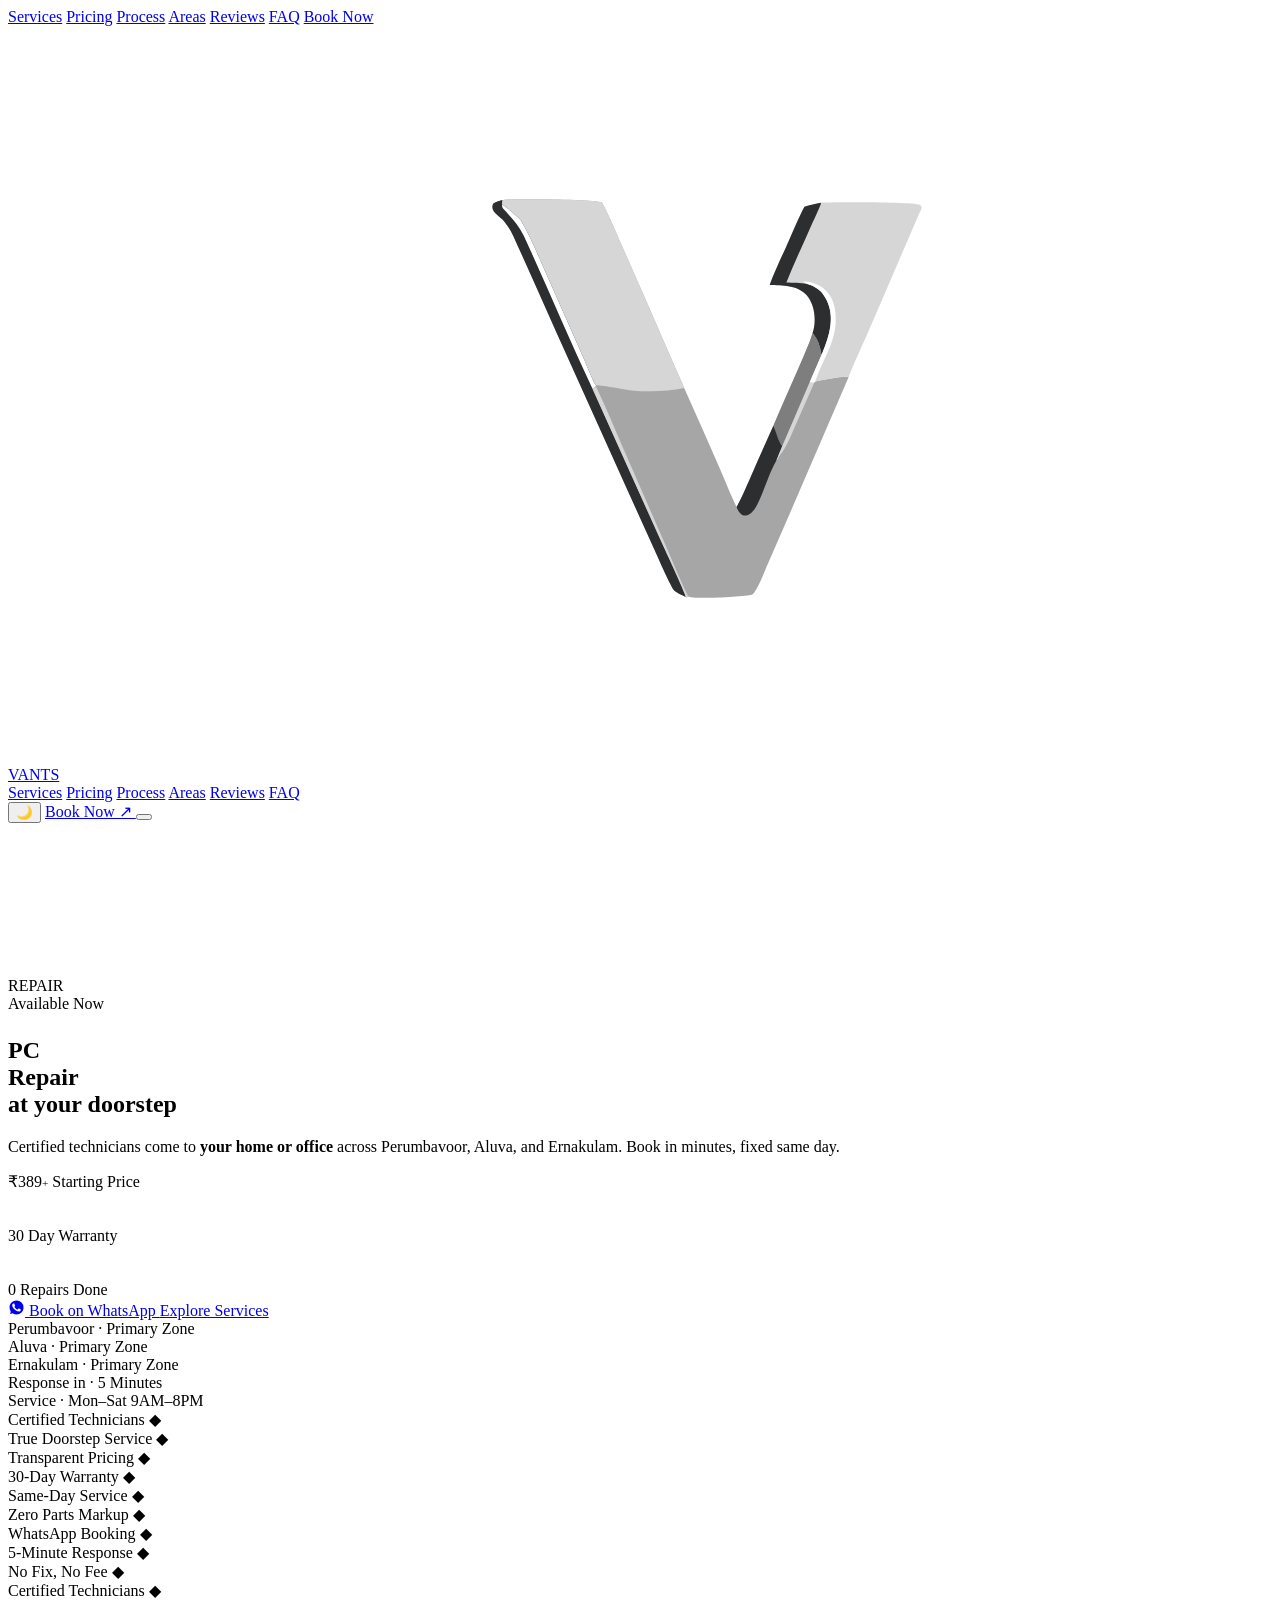
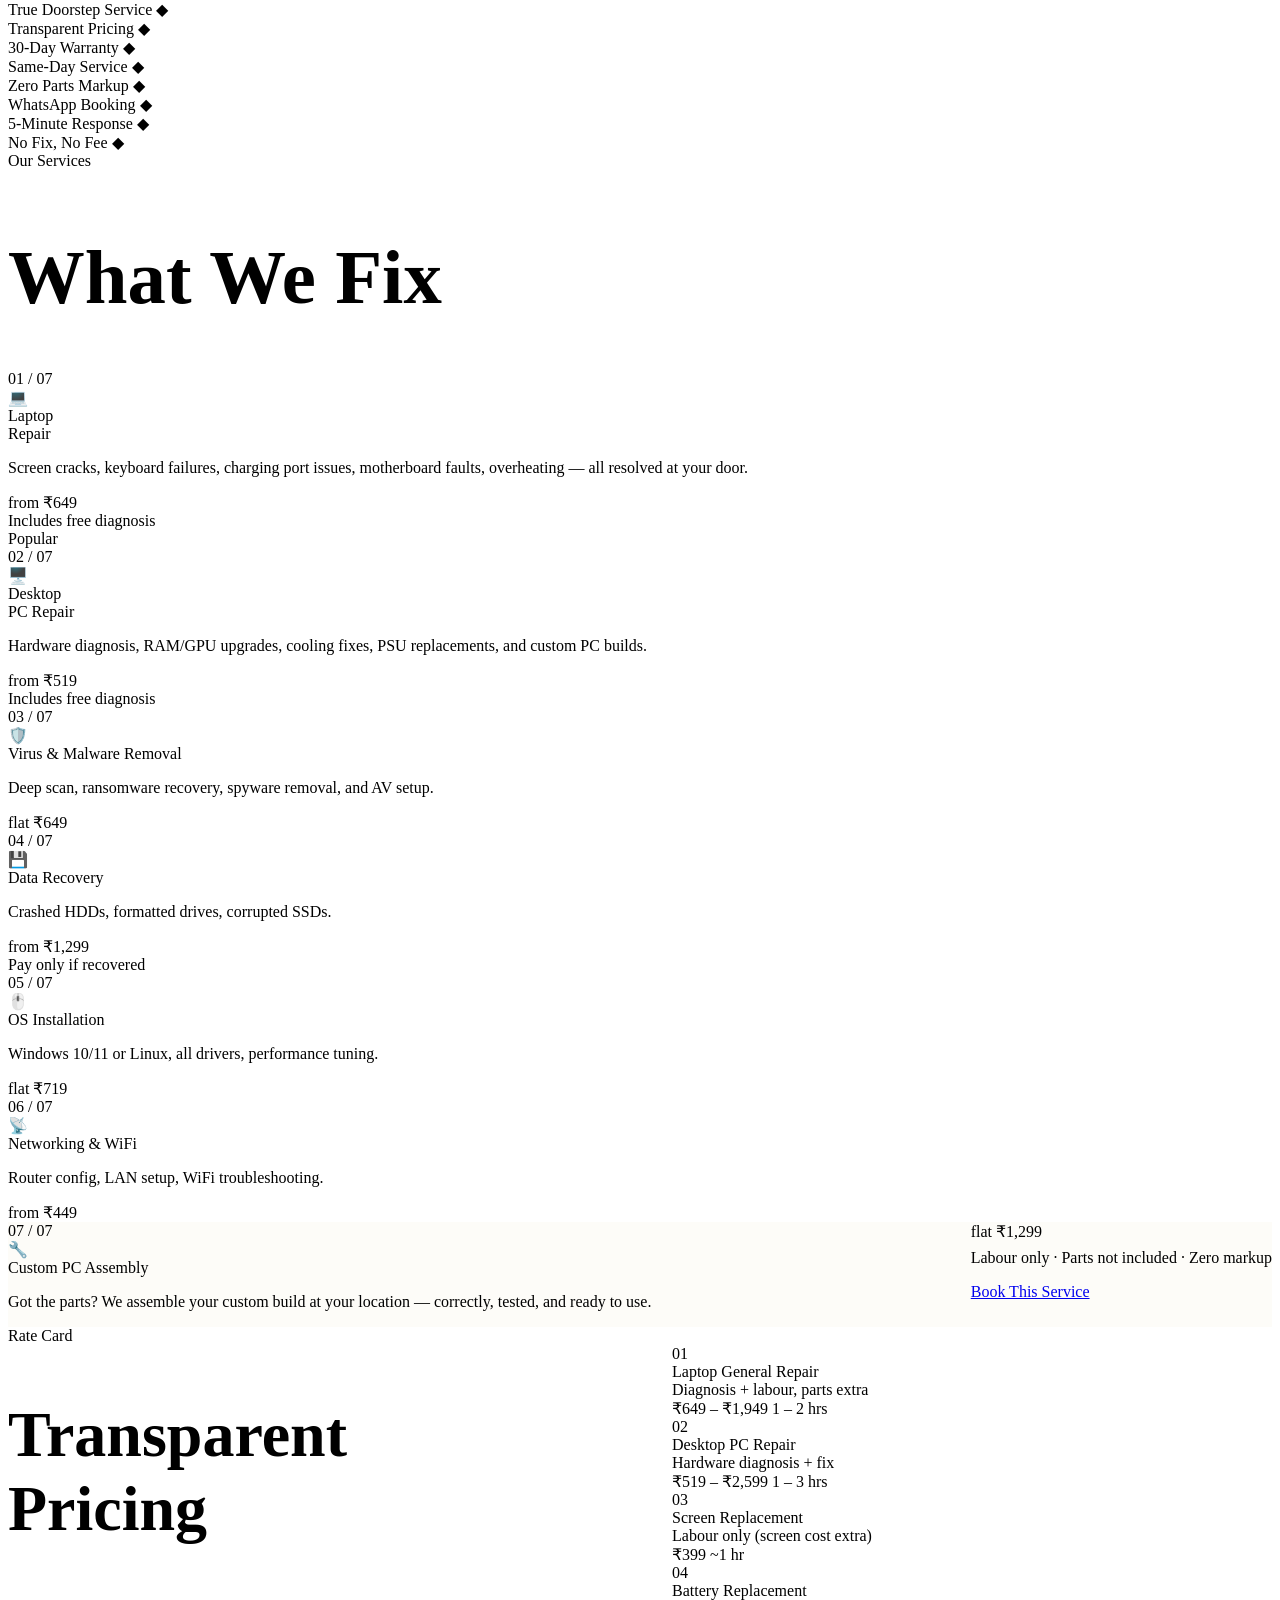
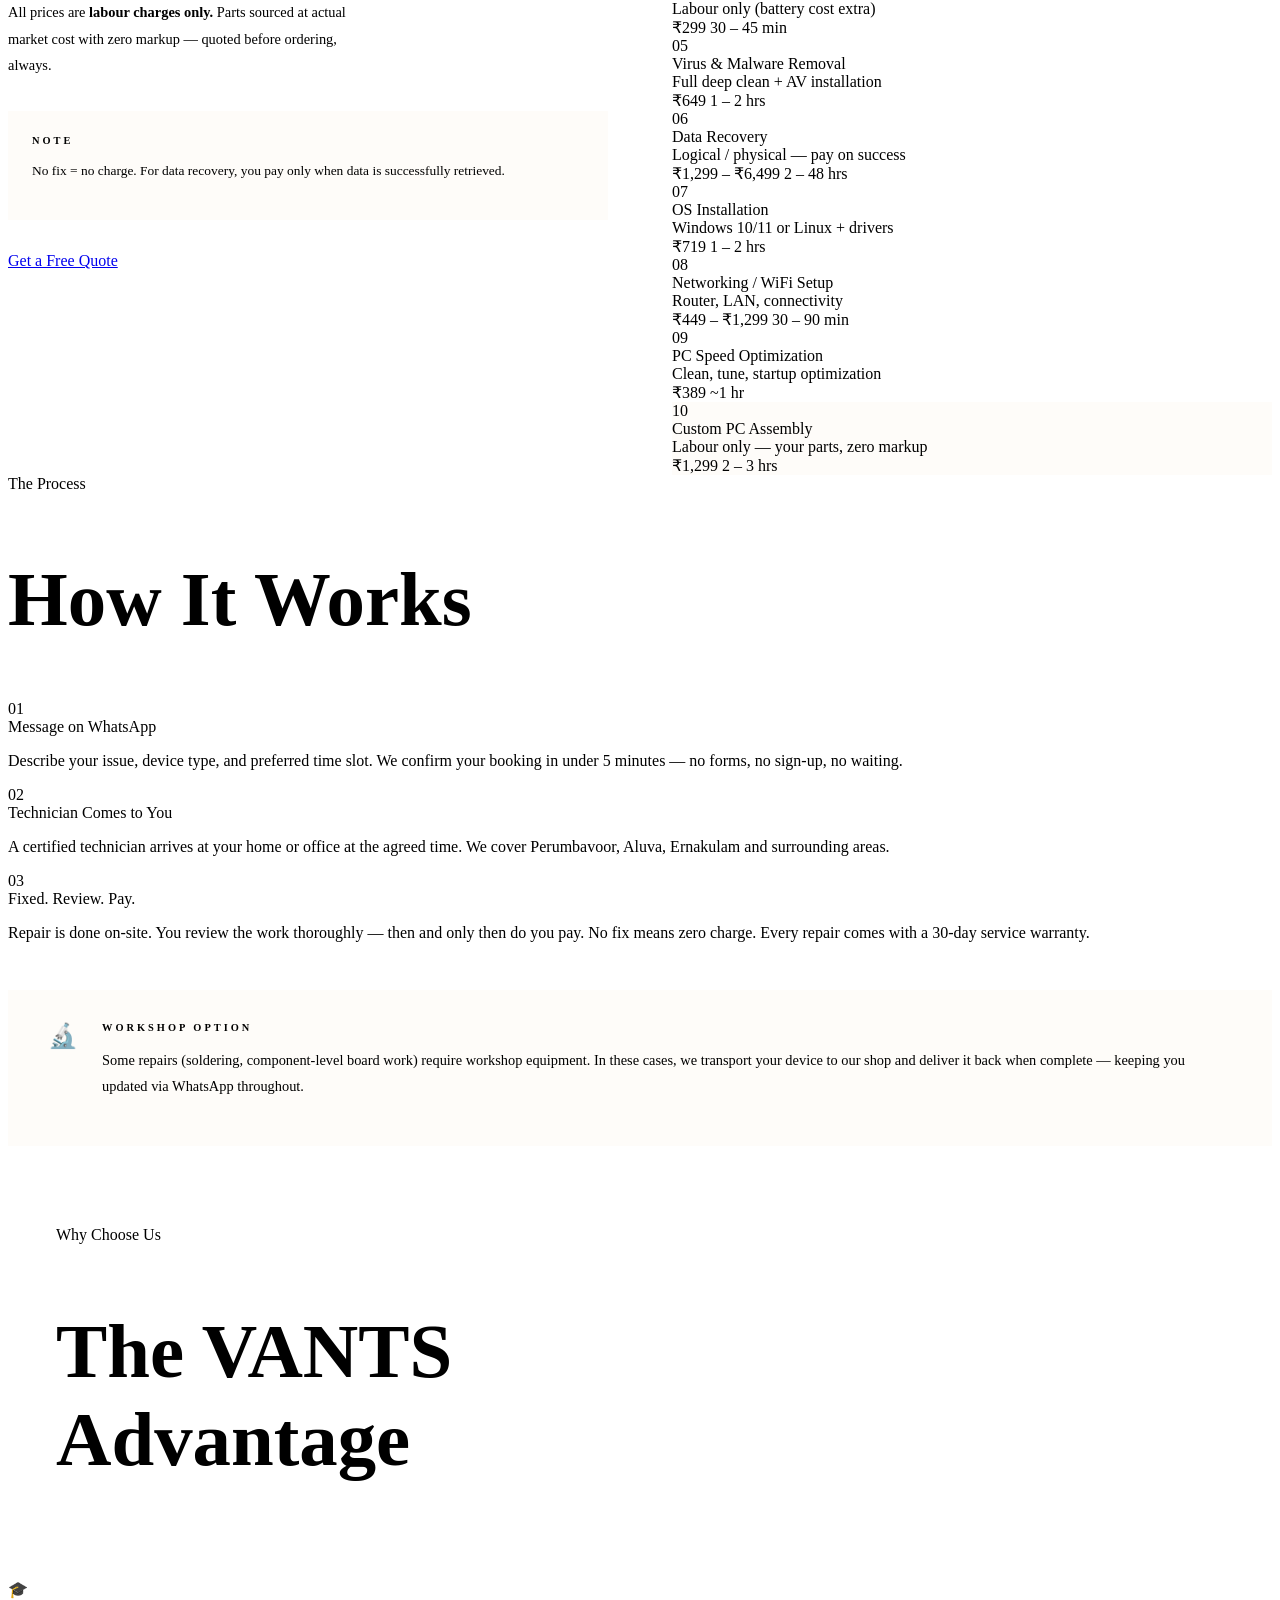
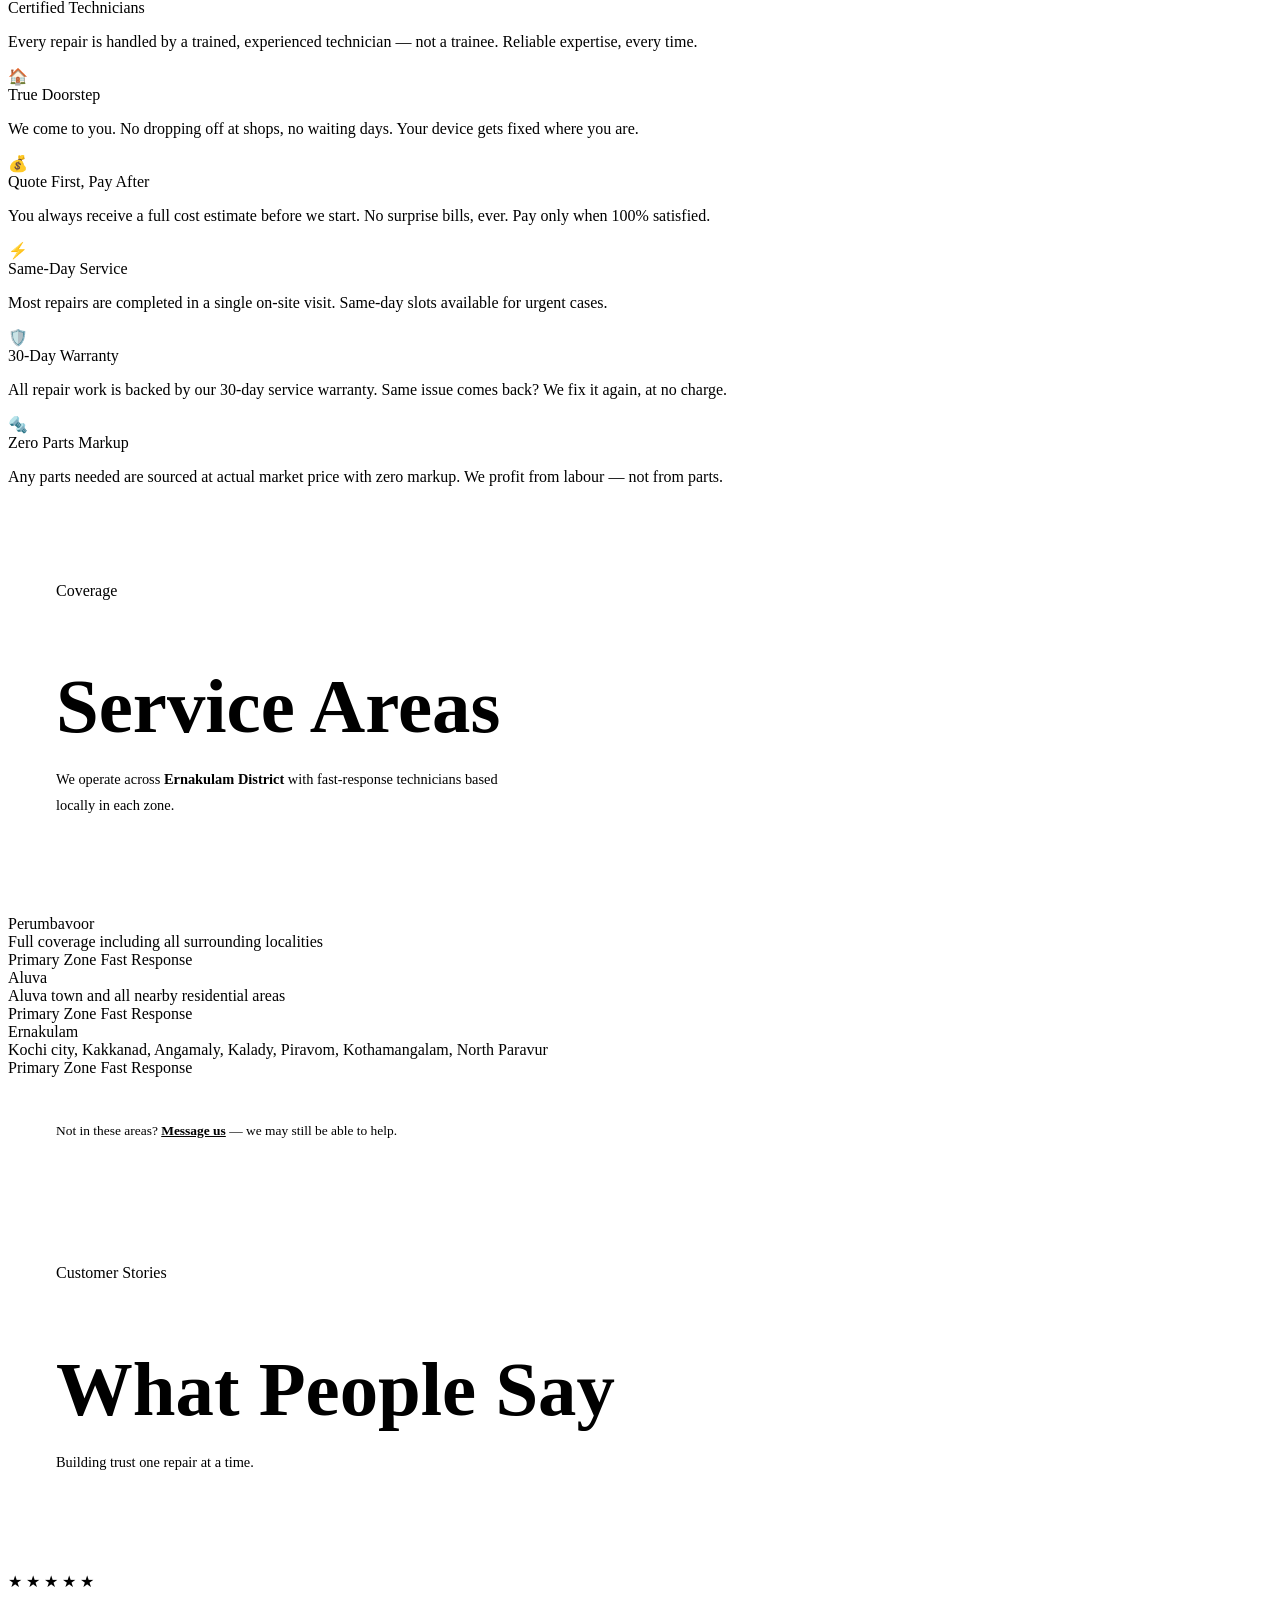
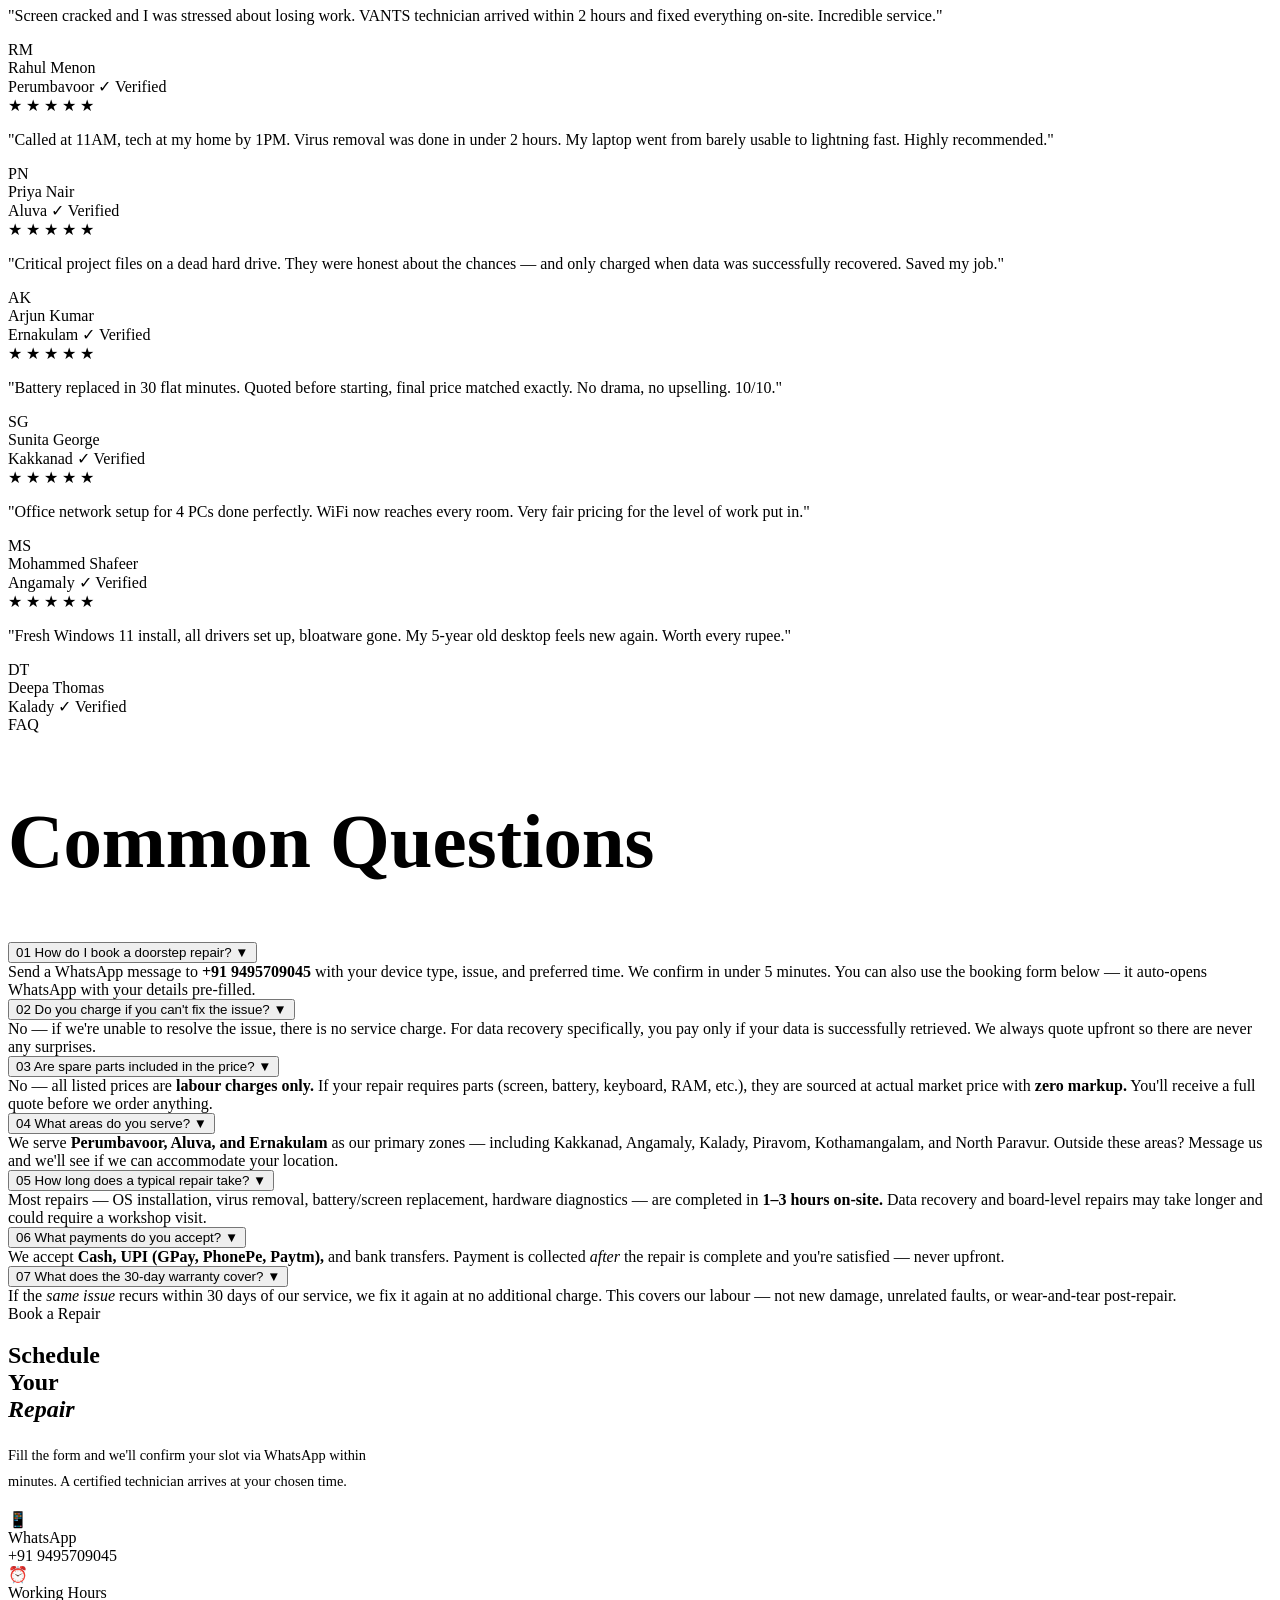
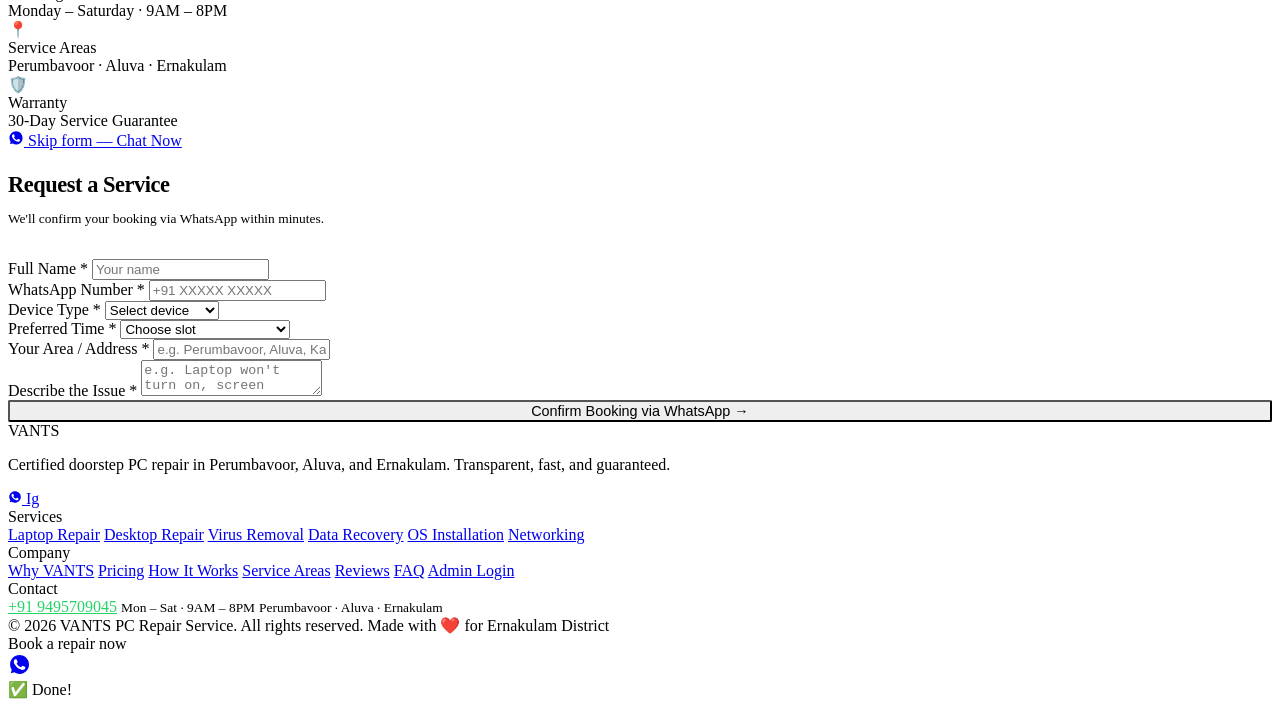
==== index.html @ ebdcd658 "Add files via upload" ====
<!DOCTYPE html>
<html lang="en" data-theme="dark">
<head>
  <meta charset="UTF-8" />
  <meta name="viewport" content="width=device-width, initial-scale=1.0" />
  <title>VANTS PC Repair — Doorstep Service · Perumbavoor · Aluva · Ernakulam</title>
  <meta name="description" content="VANTS PC Repair — certified doorstep laptop and desktop repair in Perumbavoor, Aluva, and Ernakulam. Transparent pricing. 30-day warranty. Book via WhatsApp." />
  <link rel="icon" href="data:image/svg+xml,<svg xmlns='http://www.w3.org/2000/svg' viewBox='0 0 40 40'><rect width='40' height='40' rx='6' fill='%23C9A84C'/><text x='50%25' y='76%25' text-anchor='middle' font-family='Outfit,sans-serif' font-weight='900' font-size='26' fill='black'>V</text></svg>">
  <link rel="stylesheet" href="css/style.css" />
</head>
<body>

<!-- ╔══════════════════════════════════════
     CUSTOM CURSOR
══════════════════════════════════════╗ -->
<div class="cursor-dot" id="cursorDot"></div>
<div class="cursor-ring" id="cursorRing"></div>

<!-- ╔══════════════════════════════════════
     FULLSCREEN MENU
══════════════════════════════════════╗ -->
<div class="fullscreen-menu" id="fullscreenMenu">
  <nav class="menu-links">
    <a href="#services" class="menu-link">Services</a>
    <a href="#pricing" class="menu-link">Pricing</a>
    <a href="#process" class="menu-link">Process</a>
    <a href="#areas" class="menu-link">Areas</a>
    <a href="#reviews" class="menu-link">Reviews</a>
    <a href="#faq" class="menu-link">FAQ</a>
    <a href="#booking" class="menu-link">Book Now</a>
  </nav>
</div>

<!-- ╔══════════════════════════════════════
     NAVIGATION
══════════════════════════════════════╗ -->
<header class="nav" id="mainNav">
  <a href="#" class="nav-brand">
    <div class="brand-logo-box">
      <img src="logo.svg" alt="VANTS" />
    </div>
    <span class="brand-wordmark">VANTS</span>
  </a>

  <nav class="nav-center">
    <a href="#services">Services</a>
    <a href="#pricing">Pricing</a>
    <a href="#process">Process</a>
    <a href="#areas">Areas</a>
    <a href="#reviews">Reviews</a>
    <a href="#faq">FAQ</a>
  </nav>

  <div class="nav-right">
    <button class="theme-btn" id="themeToggle" aria-label="Toggle theme">🌙</button>
    <a href="https://wa.me/919495709045?text=Hi%20VANTS%2C%20I%20need%20a%20PC%20repair." target="_blank" class="btn-book-nav">
      Book Now ↗
    </a>
    <button class="hamburger" id="hamburger" aria-label="Menu">
      <span></span><span></span><span></span>
    </button>
  </div>
</header>

<!-- ╔══════════════════════════════════════
     HERO
══════════════════════════════════════╗ -->
<section class="hero" id="home">
  <canvas class="hero-canvas-bg" id="heroCanvas"></canvas>
  <div class="hero-bg-text" aria-hidden="true">REPAIR</div>

  <div class="hero-body">
    <!-- Left: Display headline -->
    <div>
      <div class="hero-live" style="margin-bottom: 1.5rem;">
        <span class="dot"></span>
        Available Now
      </div>
      <h1 class="hero-hl">
        PC<br />
        Repair<br />
        <span class="accent">at your doorstep</span>
      </h1>
    </div>

    <!-- Right: Info block -->
    <div class="hero-info">
      <div>
        <p class="hero-sub">
          Certified technicians come to <strong>your home or office</strong> across Perumbavoor, Aluva, and Ernakulam. Book in minutes, fixed same day.
        </p>
      </div>

      <div class="hero-meta">
        <div class="hero-meta-item">
          <span class="meta-val">₹389<span style="font-size: 0.7em; font-weight: 400;">+</span></span>
          <span class="meta-label">Starting Price</span>
        </div>
        <div style="width:1px; height: 36px; background: var(--line);"></div>
        <div class="hero-meta-item">
          <span class="meta-val">30</span>
          <span class="meta-label">Day Warranty</span>
        </div>
        <div style="width:1px; height: 36px; background: var(--line);"></div>
        <div class="hero-meta-item">
          <span class="meta-val" id="heroCountUp" data-target="500">0</span>
          <span class="meta-label">Repairs Done</span>
        </div>
      </div>

      <div class="hero-ctas">
        <a href="https://wa.me/919495709045?text=Hi%20VANTS%2C%20I%20want%20to%20book%20a%20doorstep%20repair." target="_blank" class="btn btn-wa btn-lg">
          <svg width="17" height="17" viewBox="0 0 24 24" fill="currentColor"><path d="M17.472 14.382c-.297-.149-1.758-.867-2.03-.967-.273-.099-.471-.148-.67.15-.197.297-.767.966-.94 1.164-.173.199-.347.223-.644.075-.297-.15-1.255-.463-2.39-1.475-.883-.788-1.48-1.761-1.653-2.059-.173-.297-.018-.458.13-.606.134-.133.298-.347.446-.52.149-.174.198-.298.298-.497.099-.198.05-.371-.025-.52-.075-.149-.669-1.612-.916-2.207-.242-.579-.487-.5-.669-.51-.173-.008-.371-.01-.57-.01-.198 0-.52.074-.792.372-.272.297-1.04 1.016-1.04 2.479 0 1.462 1.065 2.875 1.213 3.074.149.198 2.096 3.2 5.077 4.487.709.306 1.262.489 1.694.625.712.227 1.36.195 1.871.118.571-.085 1.758-.719 2.006-1.413.248-.694.248-1.289.173-1.413-.074-.124-.272-.198-.57-.347m-5.421 7.403h-.004a9.87 9.87 0 01-5.031-1.378l-.361-.214-3.741.982.998-3.648-.235-.374a9.86 9.86 0 01-1.51-5.26c.001-5.45 4.436-9.884 9.888-9.884 2.64 0 5.122 1.03 6.988 2.898a9.825 9.825 0 012.893 6.994c-.003 5.45-4.437 9.884-9.885 9.884"/></svg>
          Book on WhatsApp
        </a>
        <a href="#services" class="btn btn-outline btn-lg">Explore Services</a>
      </div>
    </div>
  </div>

  <div class="hero-bottom">
    <div class="hero-bottom-stat">Perumbavoor · <span>Primary Zone</span></div>
    <div class="hero-bottom-stat">Aluva · <span>Primary Zone</span></div>
    <div class="hero-bottom-stat">Ernakulam · <span>Primary Zone</span></div>
    <div class="hero-bottom-stat">Response in · <span>5 Minutes</span></div>
    <div class="hero-bottom-stat">Service · <span>Mon–Sat 9AM–8PM</span></div>
  </div>
</section>

<!-- ╔══════════════════════════════════════
     TRUST TICKER
══════════════════════════════════════╗ -->
<div class="ticker-wrap">
  <div class="ticker">
    <div class="ticker-group">
      <div class="ticker-item">Certified Technicians <span class="ticker-sep">◆</span></div>
      <div class="ticker-item">True Doorstep Service <span class="ticker-sep">◆</span></div>
      <div class="ticker-item">Transparent Pricing <span class="ticker-sep">◆</span></div>
      <div class="ticker-item">30-Day Warranty <span class="ticker-sep">◆</span></div>
      <div class="ticker-item">Same-Day Service <span class="ticker-sep">◆</span></div>
      <div class="ticker-item">Zero Parts Markup <span class="ticker-sep">◆</span></div>
      <div class="ticker-item">WhatsApp Booking <span class="ticker-sep">◆</span></div>
      <div class="ticker-item">5-Minute Response <span class="ticker-sep">◆</span></div>
      <div class="ticker-item">No Fix, No Fee <span class="ticker-sep">◆</span></div>
    </div>
    <div class="ticker-group" aria-hidden="true">
      <div class="ticker-item">Certified Technicians <span class="ticker-sep">◆</span></div>
      <div class="ticker-item">True Doorstep Service <span class="ticker-sep">◆</span></div>
      <div class="ticker-item">Transparent Pricing <span class="ticker-sep">◆</span></div>
      <div class="ticker-item">30-Day Warranty <span class="ticker-sep">◆</span></div>
      <div class="ticker-item">Same-Day Service <span class="ticker-sep">◆</span></div>
      <div class="ticker-item">Zero Parts Markup <span class="ticker-sep">◆</span></div>
      <div class="ticker-item">WhatsApp Booking <span class="ticker-sep">◆</span></div>
      <div class="ticker-item">5-Minute Response <span class="ticker-sep">◆</span></div>
      <div class="ticker-item">No Fix, No Fee <span class="ticker-sep">◆</span></div>
    </div>
  </div>
</div>

<!-- ╔══════════════════════════════════════
     SERVICES — Bento Grid
══════════════════════════════════════╗ -->
<section id="services">
  <div class="section-pad border-section">
    <div class="section-label reveal">Our Services</div>
    <h2 class="display-heading reveal" style="font-size: clamp(2.5rem, 6vw, 5rem); margin-bottom: 3rem; transition-delay: 0.08s;">
      What We Fix
    </h2>
  </div>

  <div class="bento">
    <!-- XL: Laptop Repair -->
    <div class="bento-cell bento-xl">
      <div class="bento-num">01 / 07</div>
      <span class="bento-icon">💻</span>
      <div class="bento-title">Laptop<br />Repair</div>
      <p class="bento-desc">Screen cracks, keyboard failures, charging port issues, motherboard faults, overheating — all resolved at your door.</p>
      <div class="price-tag price-xl" style="margin-top: auto;">
        <span class="price-from">from </span>
        <span class="price-val">₹649</span>
      </div>
      <span class="price-note">Includes free diagnosis</span>
    </div>

    <!-- LG: Desktop Repair -->
    <div class="bento-cell bento-lg" style="position: relative;">
      <div class="bento-badge">Popular</div>
      <div class="bento-num">02 / 07</div>
      <span class="bento-icon">🖥️</span>
      <div class="bento-title">Desktop<br />PC Repair</div>
      <p class="bento-desc">Hardware diagnosis, RAM/GPU upgrades, cooling fixes, PSU replacements, and custom PC builds.</p>
      <div class="price-tag price-xl" style="margin-top: auto;">
        <span class="price-from">from </span>
        <span class="price-val">₹519</span>
      </div>
      <span class="price-note">Includes free diagnosis</span>
    </div>

    <!-- Small cells row: 4+4+4 = 12 -->
    <div class="bento-cell bento-sm">
      <div class="bento-num">03 / 07</div>
      <span class="bento-icon">🛡️</span>
      <div class="bento-title">Virus &amp; Malware Removal</div>
      <p class="bento-desc">Deep scan, ransomware recovery, spyware removal, and AV setup.</p>
      <div class="price-tag" style="margin-top: 1rem;">
        <span class="price-from">flat </span>
        <span class="price-val">₹649</span>
      </div>
    </div>

    <div class="bento-cell bento-sm">
      <div class="bento-num">04 / 07</div>
      <span class="bento-icon">💾</span>
      <div class="bento-title">Data Recovery</div>
      <p class="bento-desc">Crashed HDDs, formatted drives, corrupted SSDs.</p>
      <div class="price-tag" style="margin-top: 1rem;">
        <span class="price-from">from </span>
        <span class="price-val">₹1,299</span>
      </div>
      <span class="price-note">Pay only if recovered</span>
    </div>

    <div class="bento-cell bento-sm">
      <div class="bento-num">05 / 07</div>
      <span class="bento-icon">🖱️</span>
      <div class="bento-title">OS Installation</div>
      <p class="bento-desc">Windows 10/11 or Linux, all drivers, performance tuning.</p>
      <div class="price-tag" style="margin-top: 1rem;">
        <span class="price-from">flat </span>
        <span class="price-val">₹719</span>
      </div>
    </div>

    <div class="bento-cell bento-sm">
      <div class="bento-num">06 / 07</div>
      <span class="bento-icon">📡</span>
      <div class="bento-title">Networking &amp; WiFi</div>
      <p class="bento-desc">Router config, LAN setup, WiFi troubleshooting.</p>
      <div class="price-tag" style="margin-top: 1rem;">
        <span class="price-from">from </span>
        <span class="price-val">₹449</span>
      </div>
    </div>

  <!-- Wide: Custom PC -->
    <div class="bento-cell bento-full" style="background: rgba(201,168,76,0.04); border-top: 1px solid var(--line-gold);">
      <div style="display: flex; align-items: flex-start; gap: 2.5rem; flex-wrap: wrap;">
        <div style="flex: 1; min-width: 260px;">
          <div class="bento-num">07 / 07</div>
          <span class="bento-icon">🔧</span>
          <div class="bento-title">Custom PC Assembly</div>
          <p class="bento-desc">Got the parts? We assemble your custom build at your location — correctly, tested, and ready to use.</p>
        </div>
        <div style="display: flex; flex-direction: column; justify-content: flex-end; gap: 0.5rem; flex-shrink: 0;">
          <div class="price-tag price-xl">
            <span class="price-from">flat </span>
            <span class="price-val">₹1,299</span>
          </div>
          <span class="price-note">Labour only · Parts not included · Zero markup</span>
          <a href="https://wa.me/919495709045?text=Hi%20VANTS%2C%20I%20need%20custom%20PC%20assembly%20service." target="_blank" class="btn btn-gold" style="margin-top: 0.5rem;">Book This Service</a>
        </div>
      </div>
    </div>
  </div>
</section>

<!-- ╔══════════════════════════════════════
     PRICING — Typographic list
══════════════════════════════════════╗ -->
<section id="pricing">
  <div class="section-pad border-section">
    <div class="section-label reveal">Rate Card</div>
    <div style="display: grid; grid-template-columns: 1fr 1fr; gap: 4rem; align-items: start;">
      <div>
        <h2 class="display-heading reveal" style="font-size: clamp(2.5rem, 5vw, 4.5rem);" data-delay="0.08">Transparent<br /><span class="text-gold">Pricing</span></h2>
        <div class="bold-rule reveal"></div>
        <p class="reveal" style="font-size: 0.9rem; color: var(--white-3); line-height: 1.85; max-width: 360px; transition-delay: 0.15s;">
          All prices are <strong style="color: var(--white);">labour charges only.</strong> Parts sourced at actual market cost with zero markup — quoted before ordering, always.
        </p>
        <div style="margin-top: 2rem; padding: 1.5rem; border: 1px solid var(--line-gold); background: rgba(201,168,76,0.03);" class="reveal">
          <div style="font-size: 0.65rem; font-weight: 700; text-transform: uppercase; letter-spacing: 3px; color: var(--gold); margin-bottom: 0.5rem;">Note</div>
          <p style="font-size: 0.84rem; color: var(--white-3); line-height: 1.75;">No fix = no charge. For data recovery, you pay only when data is successfully retrieved.</p>
        </div>
        <div style="margin-top: 2rem;" class="reveal">
          <a href="https://wa.me/919495709045?text=Hi%20VANTS%2C%20give%20me%20a%20quote." target="_blank" class="btn btn-gold">Get a Free Quote</a>
        </div>
      </div>

      <div class="reveal">
        <div class="price-list">
          <div class="price-list-item">
            <div class="pli-num">01</div>
            <div class="pli-info">
              <div class="pli-name">Laptop General Repair</div>
              <div class="pli-desc">Diagnosis + labour, parts extra</div>
            </div>
            <div class="pli-price">
              <span class="pli-amount">₹649 – ₹1,949</span>
              <span class="pli-time">1 – 2 hrs</span>
            </div>
          </div>
          <div class="price-list-item">
            <div class="pli-num">02</div>
            <div class="pli-info">
              <div class="pli-name">Desktop PC Repair</div>
              <div class="pli-desc">Hardware diagnosis + fix</div>
            </div>
            <div class="pli-price">
              <span class="pli-amount">₹519 – ₹2,599</span>
              <span class="pli-time">1 – 3 hrs</span>
            </div>
          </div>
          <div class="price-list-item">
            <div class="pli-num">03</div>
            <div class="pli-info">
              <div class="pli-name">Screen Replacement</div>
              <div class="pli-desc">Labour only (screen cost extra)</div>
            </div>
            <div class="pli-price">
              <span class="pli-amount">₹399</span>
              <span class="pli-time">~1 hr</span>
            </div>
          </div>
          <div class="price-list-item">
            <div class="pli-num">04</div>
            <div class="pli-info">
              <div class="pli-name">Battery Replacement</div>
              <div class="pli-desc">Labour only (battery cost extra)</div>
            </div>
            <div class="pli-price">
              <span class="pli-amount">₹299</span>
              <span class="pli-time">30 – 45 min</span>
            </div>
          </div>
          <div class="price-list-item">
            <div class="pli-num">05</div>
            <div class="pli-info">
              <div class="pli-name">Virus &amp; Malware Removal</div>
              <div class="pli-desc">Full deep clean + AV installation</div>
            </div>
            <div class="pli-price">
              <span class="pli-amount">₹649</span>
              <span class="pli-time">1 – 2 hrs</span>
            </div>
          </div>
          <div class="price-list-item">
            <div class="pli-num">06</div>
            <div class="pli-info">
              <div class="pli-name">Data Recovery</div>
              <div class="pli-desc">Logical / physical — pay on success</div>
            </div>
            <div class="pli-price">
              <span class="pli-amount">₹1,299 – ₹6,499</span>
              <span class="pli-time">2 – 48 hrs</span>
            </div>
          </div>
          <div class="price-list-item">
            <div class="pli-num">07</div>
            <div class="pli-info">
              <div class="pli-name">OS Installation</div>
              <div class="pli-desc">Windows 10/11 or Linux + drivers</div>
            </div>
            <div class="pli-price">
              <span class="pli-amount">₹719</span>
              <span class="pli-time">1 – 2 hrs</span>
            </div>
          </div>
          <div class="price-list-item">
            <div class="pli-num">08</div>
            <div class="pli-info">
              <div class="pli-name">Networking / WiFi Setup</div>
              <div class="pli-desc">Router, LAN, connectivity</div>
            </div>
            <div class="pli-price">
              <span class="pli-amount">₹449 – ₹1,299</span>
              <span class="pli-time">30 – 90 min</span>
            </div>
          </div>
          <div class="price-list-item">
            <div class="pli-num">09</div>
            <div class="pli-info">
              <div class="pli-name">PC Speed Optimization</div>
              <div class="pli-desc">Clean, tune, startup optimization</div>
            </div>
            <div class="pli-price">
              <span class="pli-amount">₹389</span>
              <span class="pli-time">~1 hr</span>
            </div>
          </div>
          <div class="price-list-item" style="background: rgba(201,168,76,0.03);">
            <div class="pli-num" style="color: var(--gold);">10</div>
            <div class="pli-info">
              <div class="pli-name" style="color: var(--gold);">Custom PC Assembly</div>
              <div class="pli-desc">Labour only — your parts, zero markup</div>
            </div>
            <div class="pli-price">
              <span class="pli-amount">₹1,299</span>
              <span class="pli-time">2 – 3 hrs</span>
            </div>
          </div>
        </div>
      </div>
    </div>
  </div>
</section>

<!-- ╔══════════════════════════════════════
     HOW IT WORKS
══════════════════════════════════════╗ -->
<section id="process" class="border-section">
  <div class="section-pad">
    <div class="section-label reveal">The Process</div>
    <h2 class="display-heading reveal" style="font-size: clamp(2.5rem, 6vw, 5rem); margin-bottom: 3.5rem; transition-delay: 0.08s;">How It Works</h2>

    <div class="process-list">
      <div class="process-step reveal">
        <div class="step-num-big">01</div>
        <div class="step-content">
          <div class="step-title">Message on WhatsApp</div>
          <p class="step-body">Describe your issue, device type, and preferred time slot. We confirm your booking in under 5 minutes — no forms, no sign-up, no waiting.</p>
        </div>
      </div>
      <div class="process-step reveal">
        <div class="step-num-big">02</div>
        <div class="step-content">
          <div class="step-title">Technician Comes to You</div>
          <p class="step-body">A certified technician arrives at your home or office at the agreed time. We cover Perumbavoor, Aluva, Ernakulam and surrounding areas.</p>
        </div>
      </div>
      <div class="process-step reveal">
        <div class="step-num-big">03</div>
        <div class="step-content">
          <div class="step-title">Fixed. Review. Pay.</div>
          <p class="step-body">Repair is done on-site. You review the work thoroughly — then and only then do you pay. No fix means zero charge. Every repair comes with a 30-day service warranty.</p>
        </div>
      </div>
    </div>

    <!-- Workshop note -->
    <div style="margin-top: 3rem; padding: 2rem 2.5rem; border: 1px solid var(--line-gold); background: rgba(201,168,76,0.03); display: flex; gap: 1.5rem; align-items: flex-start;" class="reveal">
      <div style="font-size: 1.5rem; flex-shrink: 0;">🔬</div>
      <div>
        <div style="font-size: 0.65rem; font-weight: 700; text-transform: uppercase; letter-spacing: 3px; color: var(--gold); margin-bottom: 0.5rem;">Workshop Option</div>
        <p style="font-size: 0.9rem; color: var(--white-3); line-height: 1.8;">Some repairs (soldering, component-level board work) require workshop equipment. In these cases, we transport your device to our shop and deliver it back when complete — keeping you updated via WhatsApp throughout.</p>
      </div>
    </div>
  </div>
</section>

<!-- ╔══════════════════════════════════════
     WHY VANTS — 6 Pillars
══════════════════════════════════════╗ -->
<section id="why" class="border-section">
  <div style="padding: 5rem 3rem 3rem;">
    <div class="section-label reveal">Why Choose Us</div>
    <h2 class="display-heading reveal" style="font-size: clamp(2.5rem, 6vw, 5rem); margin-bottom: 3rem; transition-delay: 0.08s;">The VANTS<br />Advantage</h2>
  </div>
  <div class="pillars-grid">
    <div class="pillar reveal">
      <span class="pillar-icon">🎓</span>
      <div class="pillar-title">Certified Technicians</div>
      <p class="pillar-body">Every repair is handled by a trained, experienced technician — not a trainee. Reliable expertise, every time.</p>
    </div>
    <div class="pillar reveal" style="transition-delay: 0.07s;">
      <span class="pillar-icon">🏠</span>
      <div class="pillar-title">True Doorstep</div>
      <p class="pillar-body">We come to you. No dropping off at shops, no waiting days. Your device gets fixed where you are.</p>
    </div>
    <div class="pillar reveal" style="transition-delay: 0.14s;">
      <span class="pillar-icon">💰</span>
      <div class="pillar-title">Quote First, Pay After</div>
      <p class="pillar-body">You always receive a full cost estimate before we start. No surprise bills, ever. Pay only when 100% satisfied.</p>
    </div>
    <div class="pillar reveal" style="transition-delay: 0.21s;">
      <span class="pillar-icon">⚡</span>
      <div class="pillar-title">Same-Day Service</div>
      <p class="pillar-body">Most repairs are completed in a single on-site visit. Same-day slots available for urgent cases.</p>
    </div>
    <div class="pillar reveal" style="transition-delay: 0.28s;">
      <span class="pillar-icon">🛡️</span>
      <div class="pillar-title">30-Day Warranty</div>
      <p class="pillar-body">All repair work is backed by our 30-day service warranty. Same issue comes back? We fix it again, at no charge.</p>
    </div>
    <div class="pillar reveal" style="transition-delay: 0.35s;">
      <span class="pillar-icon">🔩</span>
      <div class="pillar-title">Zero Parts Markup</div>
      <p class="pillar-body">Any parts needed are sourced at actual market price with zero markup. We profit from labour — not from parts.</p>
    </div>
  </div>
</section>

<!-- ╔══════════════════════════════════════
     SERVICE AREAS
══════════════════════════════════════╗ -->
<section id="areas" class="border-section">
  <div style="padding: 5rem 3rem 3rem;">
    <div class="section-label reveal">Coverage</div>
    <h2 class="display-heading reveal" style="font-size: clamp(2.5rem, 6vw, 5rem); margin-bottom: 1rem; transition-delay: 0.08s;">Service Areas</h2>
    <p class="reveal" style="font-size: 0.9rem; color: var(--white-3); max-width: 480px; line-height: 1.8; margin-bottom: 3rem; transition-delay: 0.16s;">We operate across <strong style="color: var(--white);">Ernakulam District</strong> with fast-response technicians based locally in each zone.</p>
  </div>
  <div class="areas-grid">
    <div class="area-tile reveal">
      <div class="area-tile-name">Perumbavoor</div>
      <div class="area-tile-desc">Full coverage including all surrounding localities</div>
      <div class="area-chips">
        <span class="chip">Primary Zone</span>
        <span class="chip">Fast Response</span>
      </div>
    </div>
    <div class="area-tile reveal" style="transition-delay: 0.08s;">
      <div class="area-tile-name">Aluva</div>
      <div class="area-tile-desc">Aluva town and all nearby residential areas</div>
      <div class="area-chips">
        <span class="chip">Primary Zone</span>
        <span class="chip">Fast Response</span>
      </div>
    </div>
    <div class="area-tile reveal" style="transition-delay: 0.16s;">
      <div class="area-tile-name">Ernakulam</div>
      <div class="area-tile-desc">Kochi city, Kakkanad, Angamaly, Kalady, Piravom, Kothamangalam, North Paravur</div>
      <div class="area-chips">
        <span class="chip">Primary Zone</span>
        <span class="chip">Fast Response</span>
      </div>
    </div>
  </div>
  <div style="padding: 2rem 3rem; border-top: 1px solid var(--line);">
    <p style="font-size: 0.84rem; color: var(--white-4);">Not in these areas? <a href="https://wa.me/919495709045?text=Hi%2C%20I'm%20outside%20your%20service%20area." target="_blank" style="color: var(--gold); font-weight: 600;">Message us</a> — we may still be able to help.</p>
  </div>
</section>

<!-- ╔══════════════════════════════════════
     REVIEWS
══════════════════════════════════════╗ -->
<section id="reviews" class="border-section">
  <div style="padding: 5rem 3rem 3rem;">
    <div class="section-label reveal">Customer Stories</div>
    <h2 class="display-heading reveal" style="font-size: clamp(2.5rem, 6vw, 5rem); margin-bottom: 1rem; transition-delay: 0.08s;">What People Say</h2>
    <p class="reveal" style="font-size: 0.9rem; color: var(--white-3); max-width: 440px; line-height: 1.8; margin-bottom: 3rem; transition-delay: 0.16s;">Building trust one repair at a time.</p>
  </div>

  <div class="reviews-editorial reveal">
    <div class="review-ed">
      <span class="review-stars-ed">★ ★ ★ ★ ★</span>
      <p class="review-quote">"Screen cracked and I was stressed about losing work. VANTS technician arrived within 2 hours and fixed everything on-site. Incredible service."</p>
      <div class="review-author-ed">
        <div class="review-initials">RM</div>
        <div>
          <div class="review-name-ed">Rahul Menon</div>
          <div class="review-loc">Perumbavoor <span class="verified-mark">✓ Verified</span></div>
        </div>
      </div>
    </div>
    <div class="review-divider"></div>
    <div class="review-ed">
      <span class="review-stars-ed">★ ★ ★ ★ ★</span>
      <p class="review-quote">"Called at 11AM, tech at my home by 1PM. Virus removal was done in under 2 hours. My laptop went from barely usable to lightning fast. Highly recommended."</p>
      <div class="review-author-ed">
        <div class="review-initials">PN</div>
        <div>
          <div class="review-name-ed">Priya Nair</div>
          <div class="review-loc">Aluva <span class="verified-mark">✓ Verified</span></div>
        </div>
      </div>
    </div>
    <div class="review-divider"></div>
    <div class="review-ed">
      <span class="review-stars-ed">★ ★ ★ ★ ★</span>
      <p class="review-quote">"Critical project files on a dead hard drive. They were honest about the chances — and only charged when data was successfully recovered. Saved my job."</p>
      <div class="review-author-ed">
        <div class="review-initials">AK</div>
        <div>
          <div class="review-name-ed">Arjun Kumar</div>
          <div class="review-loc">Ernakulam <span class="verified-mark">✓ Verified</span></div>
        </div>
      </div>
    </div>
  </div>

  <div class="reviews-editorial review-row-2 reveal" style="border-top: 1px solid var(--line);">
    <div class="review-ed">
      <span class="review-stars-ed">★ ★ ★ ★ ★</span>
      <p class="review-quote">"Battery replaced in 30 flat minutes. Quoted before starting, final price matched exactly. No drama, no upselling. 10/10."</p>
      <div class="review-author-ed">
        <div class="review-initials">SG</div>
        <div>
          <div class="review-name-ed">Sunita George</div>
          <div class="review-loc">Kakkanad <span class="verified-mark">✓ Verified</span></div>
        </div>
      </div>
    </div>
    <div class="review-divider"></div>
    <div class="review-ed">
      <span class="review-stars-ed">★ ★ ★ ★ ★</span>
      <p class="review-quote">"Office network setup for 4 PCs done perfectly. WiFi now reaches every room. Very fair pricing for the level of work put in."</p>
      <div class="review-author-ed">
        <div class="review-initials">MS</div>
        <div>
          <div class="review-name-ed">Mohammed Shafeer</div>
          <div class="review-loc">Angamaly <span class="verified-mark">✓ Verified</span></div>
        </div>
      </div>
    </div>
    <div class="review-divider"></div>
    <div class="review-ed">
      <span class="review-stars-ed">★ ★ ★ ★ ★</span>
      <p class="review-quote">"Fresh Windows 11 install, all drivers set up, bloatware gone. My 5-year old desktop feels new again. Worth every rupee."</p>
      <div class="review-author-ed">
        <div class="review-initials">DT</div>
        <div>
          <div class="review-name-ed">Deepa Thomas</div>
          <div class="review-loc">Kalady <span class="verified-mark">✓ Verified</span></div>
        </div>
      </div>
    </div>
  </div>
</section>

<!-- ╔══════════════════════════════════════
     FAQ
══════════════════════════════════════╗ -->
<section id="faq" class="border-section">
  <div class="section-pad">
    <div class="section-label reveal">FAQ</div>
    <h2 class="display-heading reveal" style="font-size: clamp(2.5rem, 6vw, 5rem); margin-bottom: 3.5rem; transition-delay: 0.08s;">Common Questions</h2>

    <div class="faq-list reveal">
      <div class="faq-item" id="faq1">
        <button class="faq-q" onclick="toggleFaq('faq1')">
          <span class="faq-q-num">01</span>
          <span class="faq-q-text">How do I book a doorstep repair?</span>
          <span class="faq-q-icon">▼</span>
        </button>
        <div class="faq-answer">
          <div class="faq-answer-inner">Send a WhatsApp message to <strong>+91 9495709045</strong> with your device type, issue, and preferred time. We confirm in under 5 minutes. You can also use the booking form below — it auto-opens WhatsApp with your details pre-filled.</div>
        </div>
      </div>

      <div class="faq-item" id="faq2">
        <button class="faq-q" onclick="toggleFaq('faq2')">
          <span class="faq-q-num">02</span>
          <span class="faq-q-text">Do you charge if you can't fix the issue?</span>
          <span class="faq-q-icon">▼</span>
        </button>
        <div class="faq-answer">
          <div class="faq-answer-inner">No — if we're unable to resolve the issue, there is no service charge. For data recovery specifically, you pay only if your data is successfully retrieved. We always quote upfront so there are never any surprises.</div>
        </div>
      </div>

      <div class="faq-item" id="faq3">
        <button class="faq-q" onclick="toggleFaq('faq3')">
          <span class="faq-q-num">03</span>
          <span class="faq-q-text">Are spare parts included in the price?</span>
          <span class="faq-q-icon">▼</span>
        </button>
        <div class="faq-answer">
          <div class="faq-answer-inner">No — all listed prices are <strong>labour charges only.</strong> If your repair requires parts (screen, battery, keyboard, RAM, etc.), they are sourced at actual market price with <strong>zero markup.</strong> You'll receive a full quote before we order anything.</div>
        </div>
      </div>

      <div class="faq-item" id="faq4">
        <button class="faq-q" onclick="toggleFaq('faq4')">
          <span class="faq-q-num">04</span>
          <span class="faq-q-text">What areas do you serve?</span>
          <span class="faq-q-icon">▼</span>
        </button>
        <div class="faq-answer">
          <div class="faq-answer-inner">We serve <strong>Perumbavoor, Aluva, and Ernakulam</strong> as our primary zones — including Kakkanad, Angamaly, Kalady, Piravom, Kothamangalam, and North Paravur. Outside these areas? Message us and we'll see if we can accommodate your location.</div>
        </div>
      </div>

      <div class="faq-item" id="faq5">
        <button class="faq-q" onclick="toggleFaq('faq5')">
          <span class="faq-q-num">05</span>
          <span class="faq-q-text">How long does a typical repair take?</span>
          <span class="faq-q-icon">▼</span>
        </button>
        <div class="faq-answer">
          <div class="faq-answer-inner">Most repairs — OS installation, virus removal, battery/screen replacement, hardware diagnostics — are completed in <strong>1–3 hours on-site.</strong> Data recovery and board-level repairs may take longer and could require a workshop visit.</div>
        </div>
      </div>

      <div class="faq-item" id="faq6">
        <button class="faq-q" onclick="toggleFaq('faq6')">
          <span class="faq-q-num">06</span>
          <span class="faq-q-text">What payments do you accept?</span>
          <span class="faq-q-icon">▼</span>
        </button>
        <div class="faq-answer">
          <div class="faq-answer-inner">We accept <strong>Cash, UPI (GPay, PhonePe, Paytm),</strong> and bank transfers. Payment is collected <em>after</em> the repair is complete and you're satisfied — never upfront.</div>
        </div>
      </div>

      <div class="faq-item" id="faq7">
        <button class="faq-q" onclick="toggleFaq('faq7')">
          <span class="faq-q-num">07</span>
          <span class="faq-q-text">What does the 30-day warranty cover?</span>
          <span class="faq-q-icon">▼</span>
        </button>
        <div class="faq-answer">
          <div class="faq-answer-inner">If the <em>same issue</em> recurs within 30 days of our service, we fix it again at no additional charge. This covers our labour — not new damage, unrelated faults, or wear-and-tear post-repair.</div>
        </div>
      </div>
    </div>
  </div>
</section>

<!-- ╔══════════════════════════════════════
     BOOKING — Split Screen
══════════════════════════════════════╗ -->
<section id="booking" class="border-section">
  <div class="booking-split">

    <!-- Left info -->
    <div class="booking-left">
      <div>
        <div class="section-label" style="margin-bottom: 1rem;">Book a Repair</div>
        <h2 class="booking-h">
          Schedule<br />Your<br /><em>Repair</em>
        </h2>
        <p style="font-size: 0.9rem; color: var(--white-3); line-height: 1.8; max-width: 360px;">Fill the form and we'll confirm your slot via WhatsApp within minutes. A certified technician arrives at your chosen time.</p>
      </div>

      <div class="contact-items">
        <div class="contact-item">
          <div class="ci-icon">📱</div>
          <div>
            <div class="ci-label">WhatsApp</div>
            <div class="ci-val">+91 9495709045</div>
          </div>
        </div>
        <div class="contact-item">
          <div class="ci-icon">⏰</div>
          <div>
            <div class="ci-label">Working Hours</div>
            <div class="ci-val">Monday – Saturday · 9AM – 8PM</div>
          </div>
        </div>
        <div class="contact-item">
          <div class="ci-icon">📍</div>
          <div>
            <div class="ci-label">Service Areas</div>
            <div class="ci-val">Perumbavoor · Aluva · Ernakulam</div>
          </div>
        </div>
        <div class="contact-item">
          <div class="ci-icon">🛡️</div>
          <div>
            <div class="ci-label">Warranty</div>
            <div class="ci-val">30-Day Service Guarantee</div>
          </div>
        </div>
      </div>

      <a href="https://wa.me/919495709045?text=Hi%20VANTS%2C%20I%20need%20a%20repair." target="_blank" class="btn btn-wa btn-lg" style="align-self: flex-start;">
        <svg width="16" height="16" viewBox="0 0 24 24" fill="currentColor"><path d="M17.472 14.382c-.297-.149-1.758-.867-2.03-.967-.273-.099-.471-.148-.67.15-.197.297-.767.966-.94 1.164-.173.199-.347.223-.644.075-.297-.15-1.255-.463-2.39-1.475-.883-.788-1.48-1.761-1.653-2.059-.173-.297-.018-.458.13-.606.134-.133.298-.347.446-.52.149-.174.198-.298.298-.497.099-.198.05-.371-.025-.52-.075-.149-.669-1.612-.916-2.207-.242-.579-.487-.5-.669-.51-.173-.008-.371-.01-.57-.01-.198 0-.52.074-.792.372-.272.297-1.04 1.016-1.04 2.479 0 1.462 1.065 2.875 1.213 3.074.149.198 2.096 3.2 5.077 4.487.709.306 1.262.489 1.694.625.712.227 1.36.195 1.871.118.571-.085 1.758-.719 2.006-1.413.248-.694.248-1.289.173-1.413-.074-.124-.272-.198-.57-.347m-5.421 7.403h-.004a9.87 9.87 0 01-5.031-1.378l-.361-.214-3.741.982.998-3.648-.235-.374a9.86 9.86 0 01-1.51-5.26c.001-5.45 4.436-9.884 9.888-9.884 2.64 0 5.122 1.03 6.988 2.898a9.825 9.825 0 012.893 6.994c-.003 5.45-4.437 9.884-9.885 9.884"/></svg>
        Skip form — Chat Now
      </a>
    </div>

    <!-- Right form -->
    <div class="booking-right">
      <h3 style="font-family: var(--font-display); font-size: 1.4rem; font-weight: 700; margin-bottom: 0.35rem; letter-spacing: -0.02em;">Request a Service</h3>
      <p style="font-size: 0.84rem; color: var(--white-3); margin-bottom: 2rem;">We'll confirm your booking via WhatsApp within minutes.</p>

      <form id="bookingForm" novalidate>
        <div class="form-row">
          <div class="fg">
            <label for="clientName">Full Name *</label>
            <input type="text" id="clientName" placeholder="Your name" required />
          </div>
          <div class="fg">
            <label for="clientPhone">WhatsApp Number *</label>
            <input type="tel" id="clientPhone" placeholder="+91 XXXXX XXXXX" required />
          </div>
        </div>
        <div class="form-row">
          <div class="fg">
            <label for="deviceType">Device Type *</label>
            <select id="deviceType" required>
              <option value="" disabled selected>Select device</option>
              <option>Laptop</option>
              <option>Desktop PC</option>
              <option>All-in-One PC</option>
              <option>MacBook / Mac</option>
              <option>Other</option>
            </select>
          </div>
          <div class="fg">
            <label for="preferredTime">Preferred Time *</label>
            <select id="preferredTime" required>
              <option value="" disabled selected>Choose slot</option>
              <option>Morning (9AM – 12PM)</option>
              <option>Afternoon (12PM – 4PM)</option>
              <option>Evening (4PM – 8PM)</option>
              <option>Flexible / Any time</option>
            </select>
          </div>
        </div>
        <div class="form-row single">
          <div class="fg">
            <label for="location">Your Area / Address *</label>
            <input type="text" id="location" placeholder="e.g. Perumbavoor, Aluva, Kakkanad..." required />
          </div>
        </div>
        <div class="form-row single">
          <div class="fg">
            <label for="issueDesc">Describe the Issue *</label>
            <textarea id="issueDesc" placeholder="e.g. Laptop won't turn on, screen cracked, extremely slow..." required></textarea>
          </div>
        </div>
        <button type="submit" class="btn btn-gold btn-lg" id="submitBtn" style="width: 100%; justify-content: center; border-radius: 2px; font-size: 0.9rem;">
          Confirm Booking via WhatsApp →
        </button>
      </form>
    </div>
  </div>
</section>

<!-- ╔══════════════════════════════════════
     FOOTER
══════════════════════════════════════╗ -->
<footer class="footer">
  <div class="footer-top">
    <div>
      <div class="footer-brand-big">VANTS</div>
      <p class="footer-tagline">Certified doorstep PC repair in Perumbavoor, Aluva, and Ernakulam. Transparent, fast, and guaranteed.</p>
      <div class="footer-social-row">
        <a href="https://wa.me/919495709045" target="_blank" class="social-btn" title="WhatsApp">
          <svg width="14" height="14" viewBox="0 0 24 24" fill="currentColor"><path d="M17.472 14.382c-.297-.149-1.758-.867-2.03-.967-.273-.099-.471-.148-.67.15-.197.297-.767.966-.94 1.164-.173.199-.347.223-.644.075-.297-.15-1.255-.463-2.39-1.475-.883-.788-1.48-1.761-1.653-2.059-.173-.297-.018-.458.13-.606.134-.133.298-.347.446-.52.149-.174.198-.298.298-.497.099-.198.05-.371-.025-.52-.075-.149-.669-1.612-.916-2.207-.242-.579-.487-.5-.669-.51-.173-.008-.371-.01-.57-.01-.198 0-.52.074-.792.372-.272.297-1.04 1.016-1.04 2.479 0 1.462 1.065 2.875 1.213 3.074.149.198 2.096 3.2 5.077 4.487.709.306 1.262.489 1.694.625.712.227 1.36.195 1.871.118.571-.085 1.758-.719 2.006-1.413.248-.694.248-1.289.173-1.413-.074-.124-.272-.198-.57-.347m-5.421 7.403h-.004a9.87 9.87 0 01-5.031-1.378l-.361-.214-3.741.982.998-3.648-.235-.374a9.86 9.86 0 01-1.51-5.26c.001-5.45 4.436-9.884 9.888-9.884 2.64 0 5.122 1.03 6.988 2.898a9.825 9.825 0 012.893 6.994c-.003 5.45-4.437 9.884-9.885 9.884"/></svg>
        </a>
        <a href="#" class="social-btn" title="Instagram">Ig</a>
      </div>
    </div>
    <div>
      <div class="footer-col-title">Services</div>
      <div class="footer-links">
        <a href="#services">Laptop Repair</a>
        <a href="#services">Desktop Repair</a>
        <a href="#services">Virus Removal</a>
        <a href="#services">Data Recovery</a>
        <a href="#services">OS Installation</a>
        <a href="#services">Networking</a>
      </div>
    </div>
    <div>
      <div class="footer-col-title">Company</div>
      <div class="footer-links">
        <a href="#why">Why VANTS</a>
        <a href="#pricing">Pricing</a>
        <a href="#process">How It Works</a>
        <a href="#areas">Service Areas</a>
        <a href="#reviews">Reviews</a>
        <a href="#faq">FAQ</a>
        <a href="admin.html">Admin Login</a>
      </div>
    </div>
    <div>
      <div class="footer-col-title">Contact</div>
      <div class="footer-links">
        <a href="https://wa.me/919495709045" target="_blank" style="color: #25D366;">+91 9495709045</a>
        <span style="color: var(--white-4); font-size: 0.84rem;">Mon – Sat · 9AM – 8PM</span>
        <span style="color: var(--white-4); font-size: 0.84rem;">Perumbavoor · Aluva · Ernakulam</span>
      </div>
    </div>
  </div>
  <div class="footer-bottom">
    <span>© 2026 VANTS PC Repair Service. All rights reserved.</span>
    <span>Made with ❤️ for Ernakulam District</span>
  </div>
</footer>

<!-- WhatsApp FAB -->
<div class="wa-fab">
  <div class="wa-fab-tip">Book a repair now</div>
  <a href="https://wa.me/919495709045?text=Hi%20VANTS%2C%20I%20need%20a%20PC%20repair." target="_blank" class="wa-fab-btn" aria-label="WhatsApp VANTS">
    <svg width="23" height="23" viewBox="0 0 24 24" fill="currentColor"><path d="M17.472 14.382c-.297-.149-1.758-.867-2.03-.967-.273-.099-.471-.148-.67.15-.197.297-.767.966-.94 1.164-.173.199-.347.223-.644.075-.297-.15-1.255-.463-2.39-1.475-.883-.788-1.48-1.761-1.653-2.059-.173-.297-.018-.458.13-.606.134-.133.298-.347.446-.52.149-.174.198-.298.298-.497.099-.198.05-.371-.025-.52-.075-.149-.669-1.612-.916-2.207-.242-.579-.487-.5-.669-.51-.173-.008-.371-.01-.57-.01-.198 0-.52.074-.792.372-.272.297-1.04 1.016-1.04 2.479 0 1.462 1.065 2.875 1.213 3.074.149.198 2.096 3.2 5.077 4.487.709.306 1.262.489 1.694.625.712.227 1.36.195 1.871.118.571-.085 1.758-.719 2.006-1.413.248-.694.248-1.289.173-1.413-.074-.124-.272-.198-.57-.347m-5.421 7.403h-.004a9.87 9.87 0 01-5.031-1.378l-.361-.214-3.741.982.998-3.648-.235-.374a9.86 9.86 0 01-1.51-5.26c.001-5.45 4.436-9.884 9.888-9.884 2.64 0 5.122 1.03 6.988 2.898a9.825 9.825 0 012.893 6.994c-.003 5.45-4.437 9.884-9.885 9.884"/></svg>
  </a>
</div>

<!-- Toast -->
<div class="toast" id="toast">
  <span id="toastIcon">✅</span>
  <span id="toastMsg">Done!</span>
</div>

<script src="js/main.js"></script>
</body>
</html>
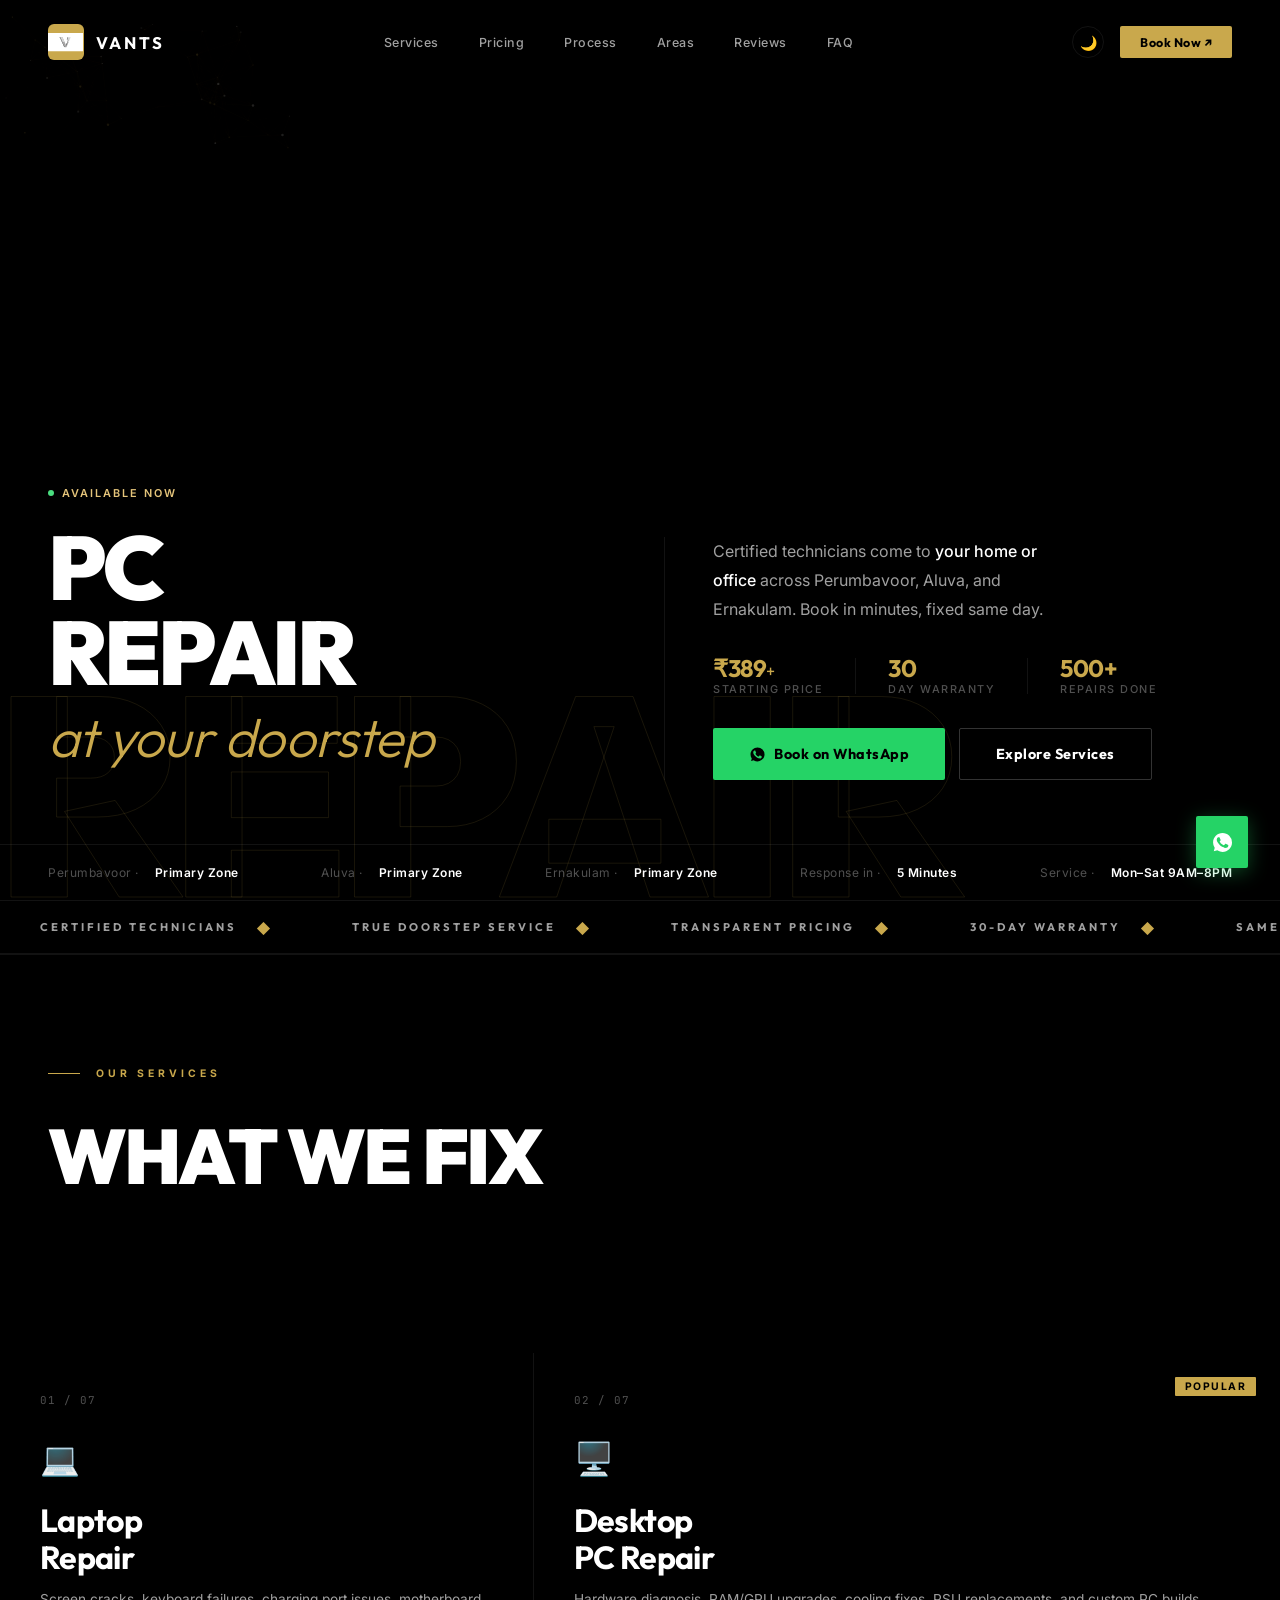
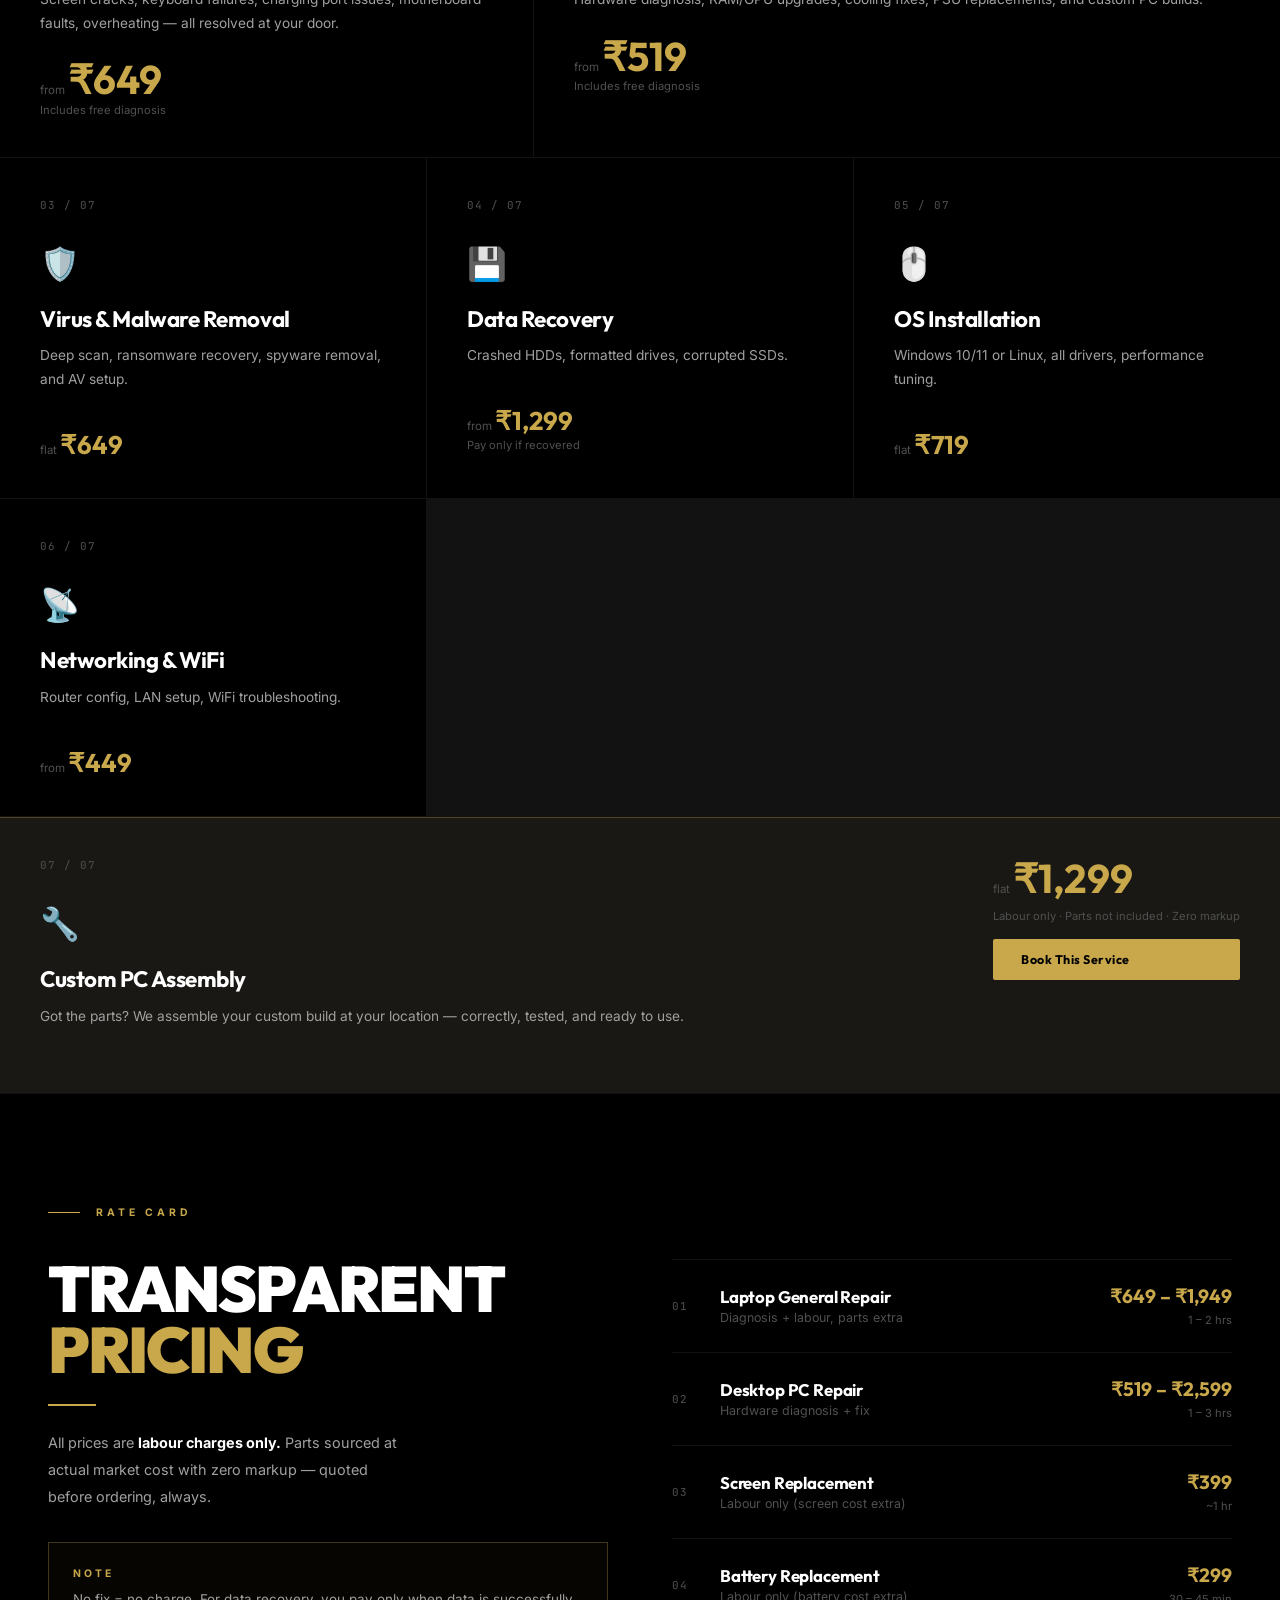
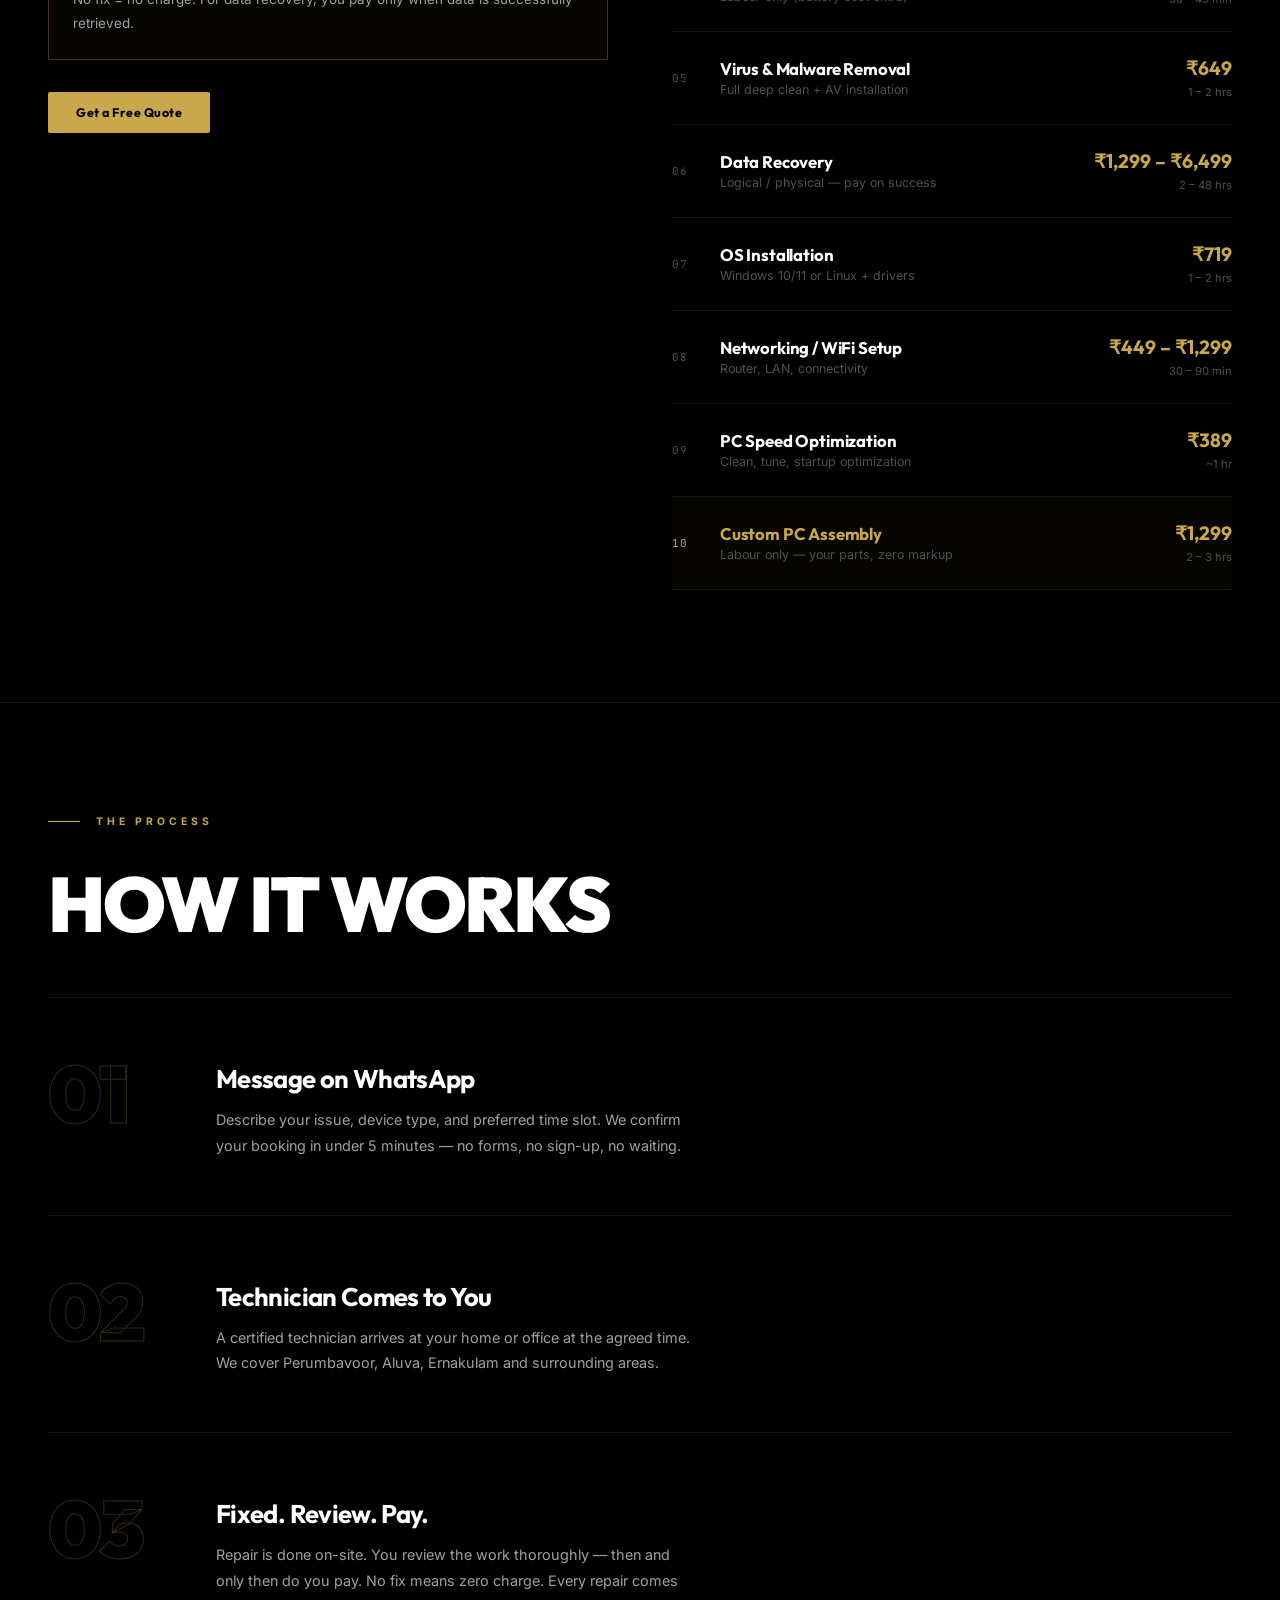
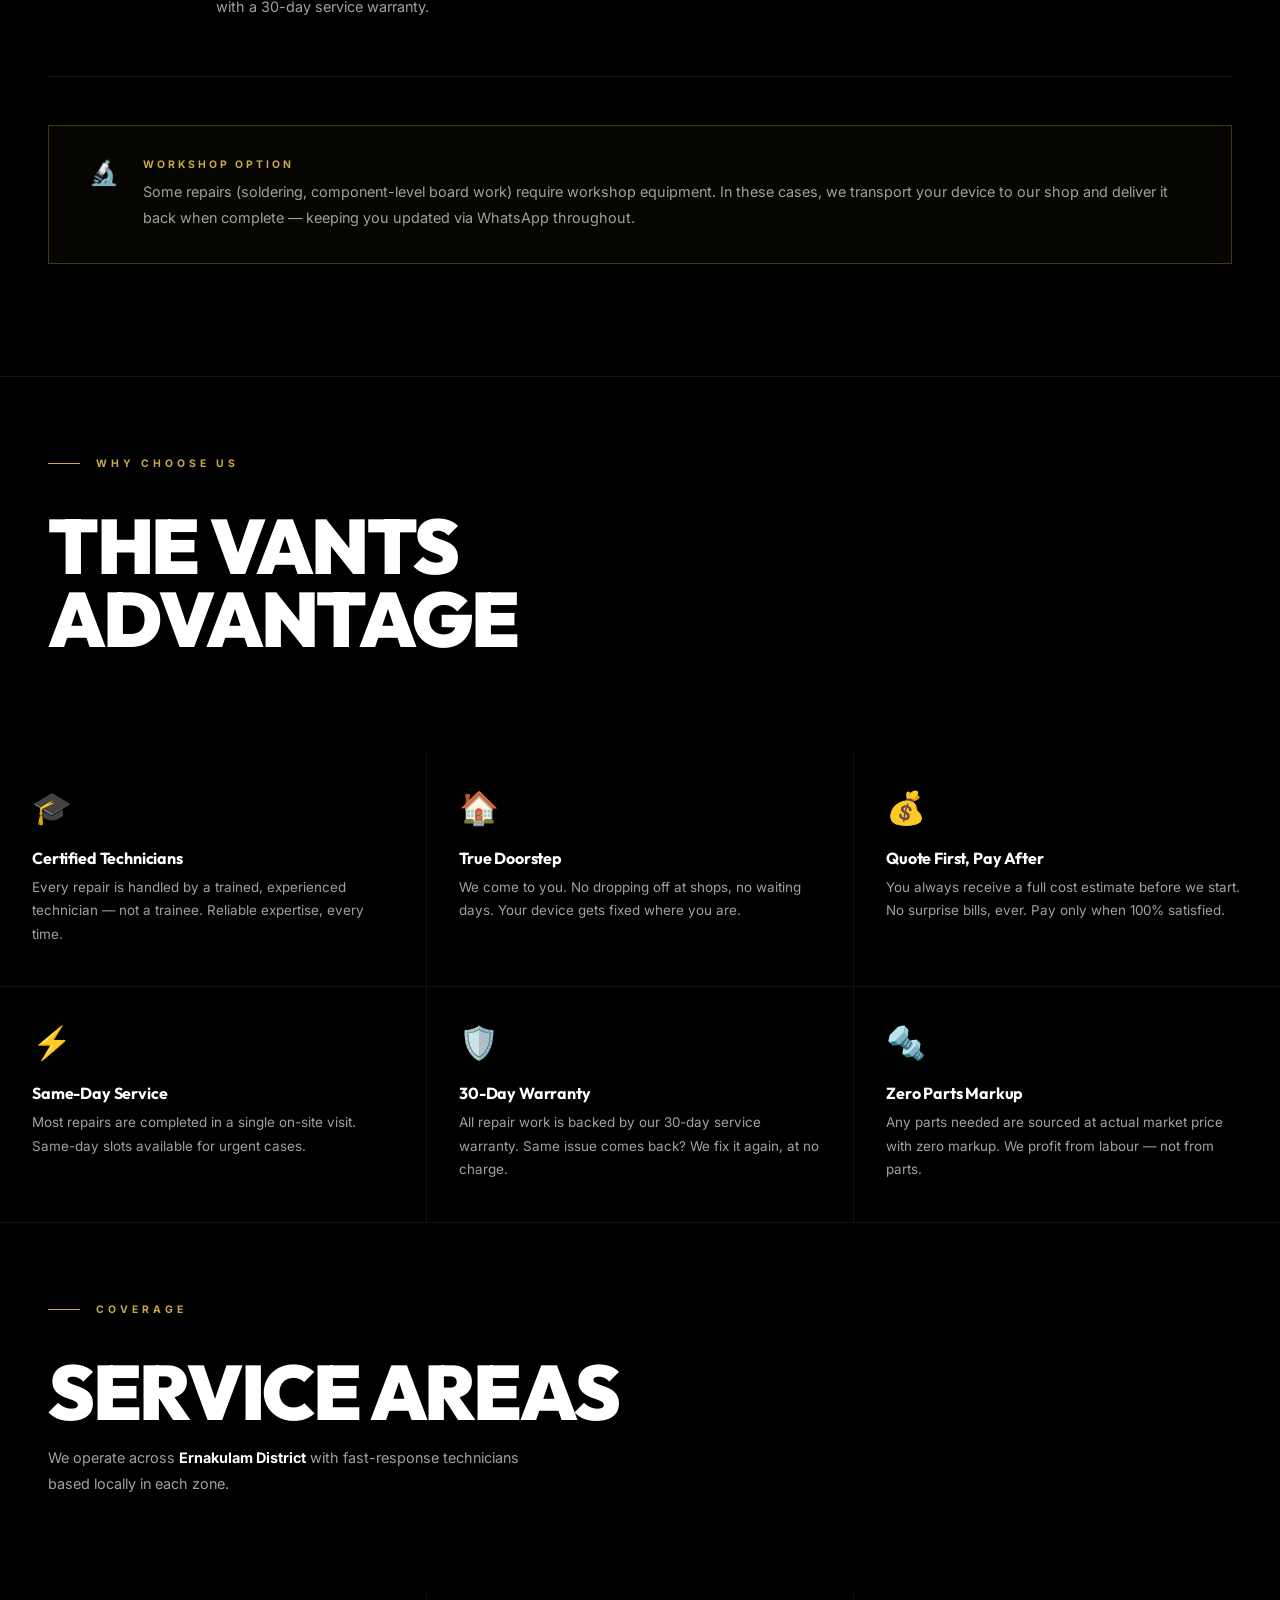
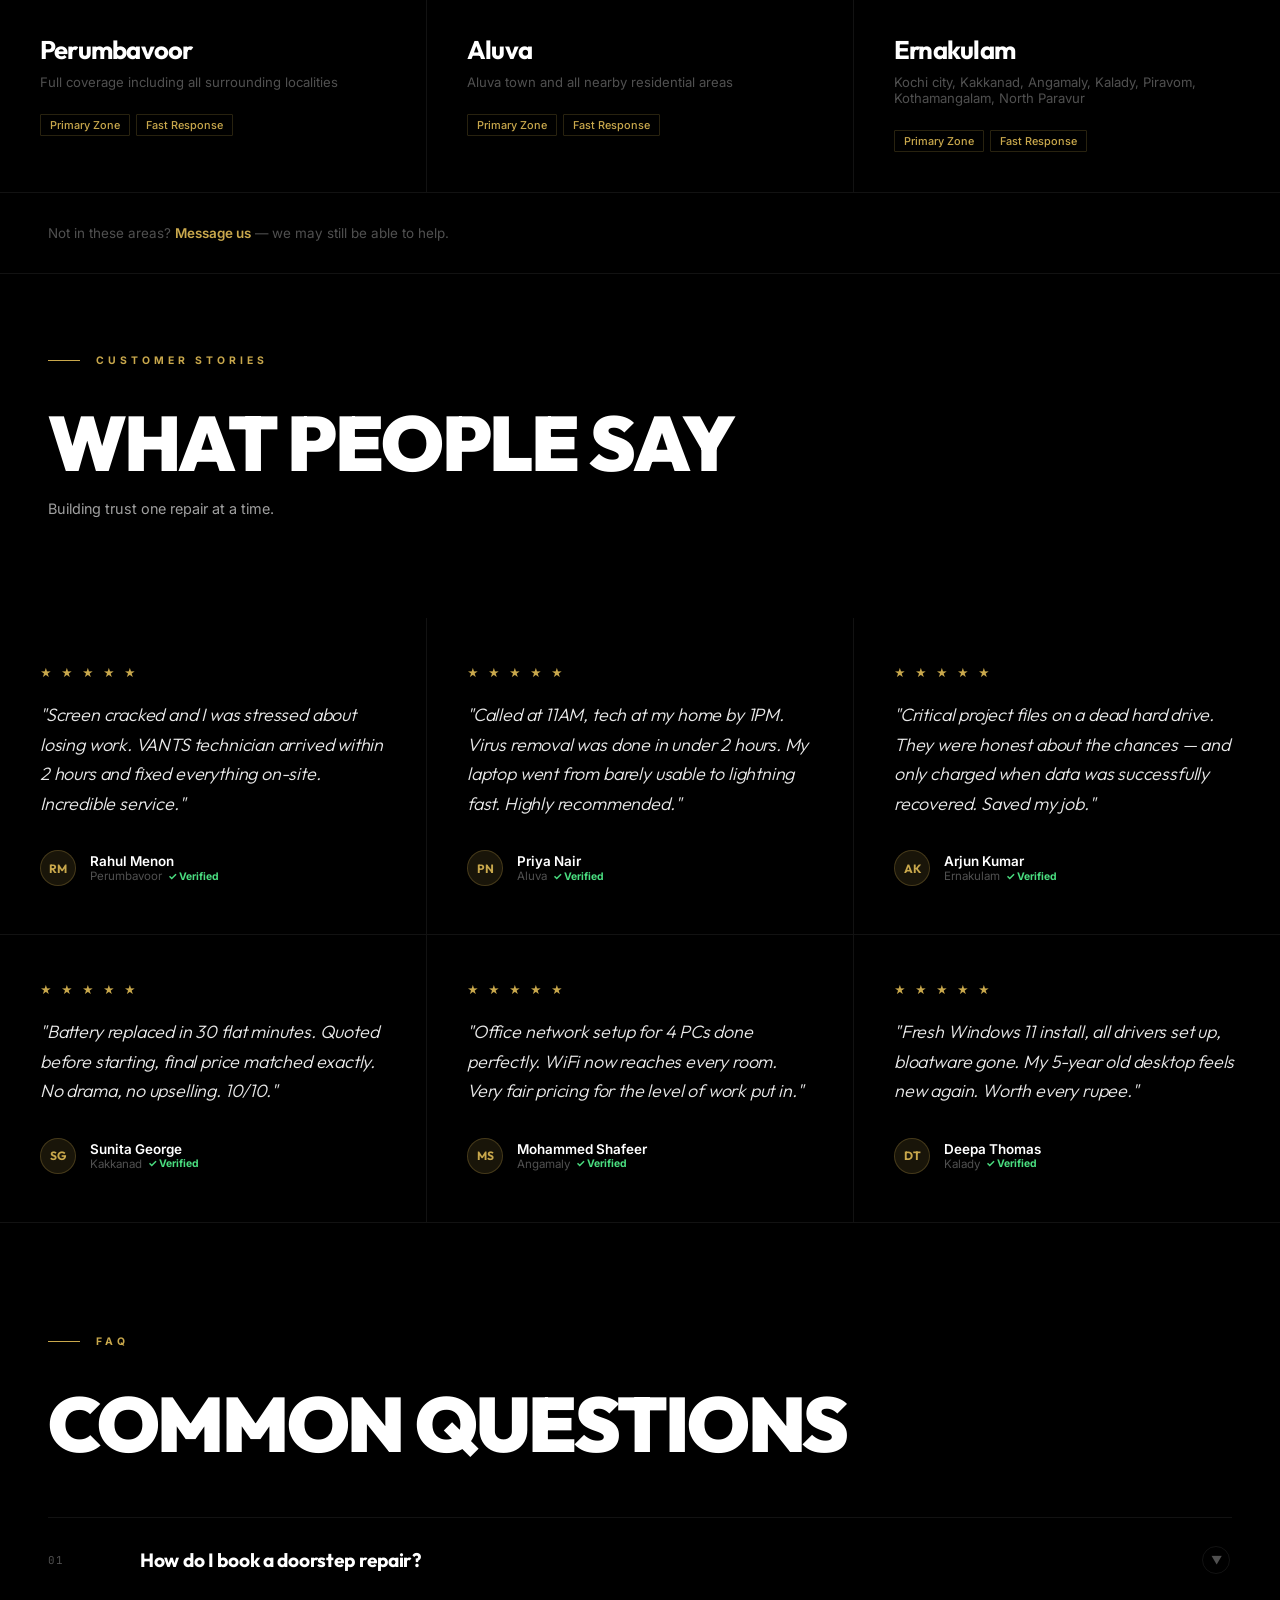
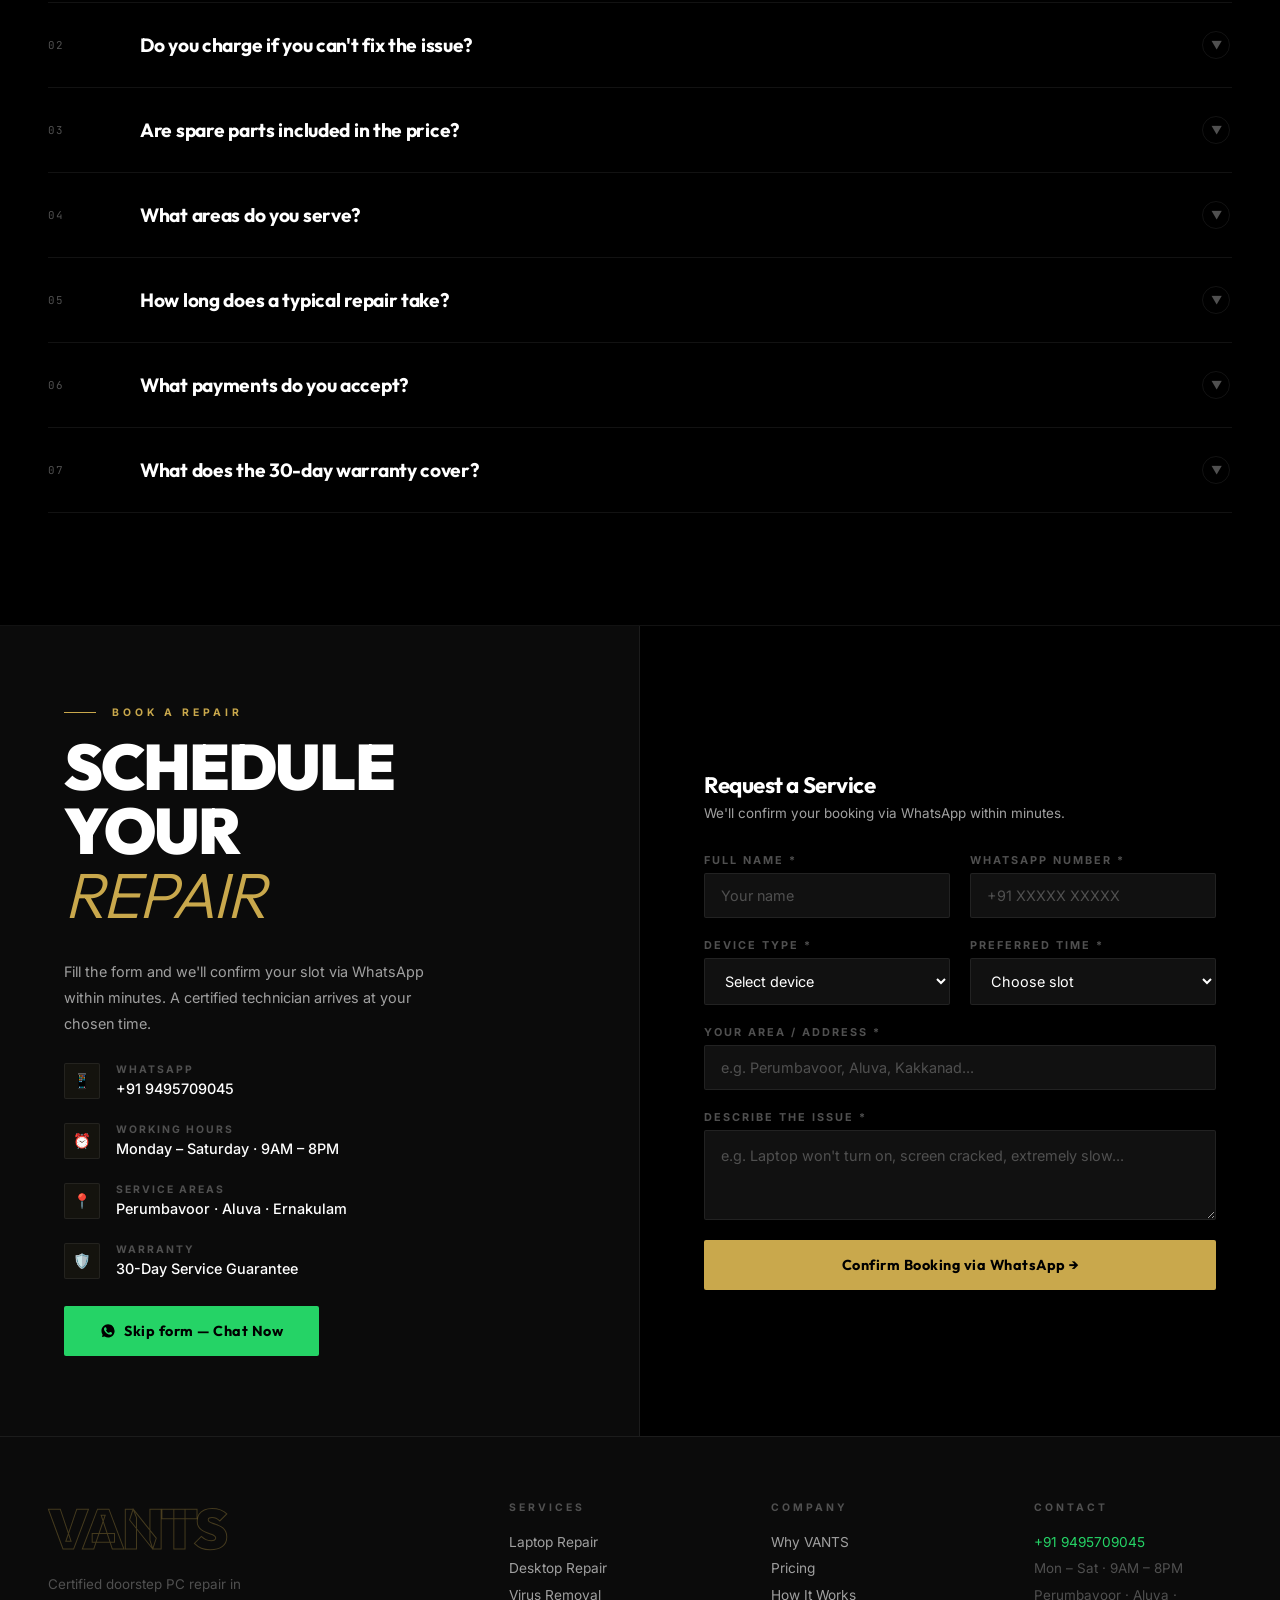
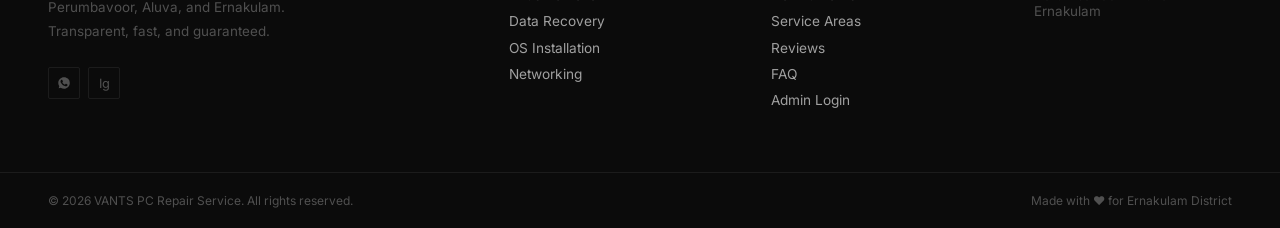
==== commit eea3b175: "Optimize meta tags for VANTS PC Repair website using Netlify snippet injection (69da50f6f2669fc61040" ====
--- a/index.html
+++ b/index.html
@@ -3,8 +3,14 @@
 <head>
   <meta charset="UTF-8" />
   <meta name="viewport" content="width=device-width, initial-scale=1.0" />
-  <title>VANTS PC Repair — Doorstep Service · Perumbavoor · Aluva · Ernakulam</title>
-  <meta name="description" content="VANTS PC Repair — certified doorstep laptop and desktop repair in Perumbavoor, Aluva, and Ernakulam. Transparent pricing. 30-day warranty. Book via WhatsApp." />
+  <title>VANTS PC Repair | Expert Computer & Laptop Service in Perumbavoor</title>
+  <meta name="description" content="Professional PC repair, custom builds, and tech troubleshooting at VANTS PC'S. Serving Perumbavoor and Kochi with premium hardware solutions.">
+  <meta name="keywords" content="PC repair Perumbavoor, Laptop service Kochi, Custom PC build Kerala, VANTS PC, computer technician Perumbavoor">
+
+  <meta property="og:type" content="website">
+  <meta property="og:url" content="https://vants.netlify.app/">
+  <meta property="og:title" content="VANTS PC Repair | Premium Tech Services">
+  <meta property="og:description" content="Expert computer repair and custom PC builds in Perumbavoor. Quality hardware meets professional service.">
   <link rel="icon" href="data:image/svg+xml,<svg xmlns='http://www.w3.org/2000/svg' viewBox='0 0 40 40'><rect width='40' height='40' rx='6' fill='%23C9A84C'/><text x='50%25' y='76%25' text-anchor='middle' font-family='Outfit,sans-serif' font-weight='900' font-size='26' fill='black'>V</text></svg>">
   <link rel="stylesheet" href="css/style.css" />
 </head>
--- a/css/style.css
+++ b/css/style.css
@@ -0,0 +1,1553 @@
+/* ============================================================
+   VANTS PC REPAIR V2 — Unique Editorial Design System
+   Obsidian Black · Warm Gold · Pure White
+   Design: Architectural · Editorial · One-of-a-Kind
+   ============================================================ */
+
+@import url('https://fonts.googleapis.com/css2?family=Outfit:ital,wght@0,300;0,400;0,500;0,700;0,900;1,300;1,700&family=Inter:wght@300;400;500;600&family=JetBrains+Mono:wght@400;500&display=swap');
+
+/* ══════════════════════════════════════
+   DESIGN TOKENS
+══════════════════════════════════════ */
+:root {
+  --black:   #000000;
+  --black-1: #0B0B0B;
+  --black-2: #111111;
+  --black-3: #181818;
+  --black-4: #222222;
+
+  --white:   #FFFFFF;
+  --white-2: #E8E8E8;
+  --white-3: #A0A0A0;
+  --white-4: #505050;
+
+  --gold:    #C9A84C;     /* aged, refined gold — not garish */
+  --gold-lt: #E4C47A;
+  --gold-dk: #8C6E2A;
+  --gold-xlt:#F5E4B8;
+
+  --line: rgba(255,255,255,0.07);
+  --line-gold: rgba(201,168,76,0.3);
+
+  --font-display: 'Outfit', sans-serif;
+  --font-body: 'Inter', sans-serif;
+  --font-mono: 'JetBrains Mono', monospace;
+
+  --ease: cubic-bezier(0.4, 0, 0.2, 1);
+  --ease-out: cubic-bezier(0.0, 0, 0.2, 1);
+  --ease-bounce: cubic-bezier(0.34, 1.56, 0.64, 1);
+  --duration: 0.5s;
+  --duration-fast: 0.2s;
+}
+
+/* Light mode */
+[data-theme="light"] {
+  --black:   #FAFAFA;
+  --black-1: #F5F5F5;
+  --black-2: #EEEEEE;
+  --black-3: #E0E0E0;
+  --black-4: #CCCCCC;
+  --white:   #0A0A0A;
+  --white-2: #222222;
+  --white-3: #555555;
+  --white-4: #888888;
+  --line: rgba(0,0,0,0.07);
+  --line-gold: rgba(140,110,42,0.25);
+}
+
+/* ══════════════════════════════════════
+   RESET & BASE
+══════════════════════════════════════ */
+*, *::before, *::after { box-sizing: border-box; margin: 0; padding: 0; }
+
+html {
+  scroll-behavior: smooth;
+  font-size: 16px;
+  overflow-x: hidden;
+}
+
+body {
+  font-family: var(--font-body);
+  background: var(--black);
+  color: var(--white);
+  overflow-x: hidden;
+  cursor: none; /* Custom cursor */
+  -webkit-font-smoothing: antialiased;
+  -moz-osx-font-smoothing: grayscale;
+  font-feature-settings: "kern" 1, "liga" 1;
+}
+
+a { text-decoration: none; color: inherit; }
+ul, ol { list-style: none; }
+img { max-width: 100%; display: block; }
+button { font-family: var(--font-body); cursor: none; }
+
+::selection {
+  background: rgba(201,168,76,0.35);
+  color: var(--white);
+}
+
+::-webkit-scrollbar { width: 3px; }
+::-webkit-scrollbar-track { background: var(--black); }
+::-webkit-scrollbar-thumb { background: var(--gold); }
+
+/* ══════════════════════════════════════
+   CUSTOM CURSOR
+══════════════════════════════════════ */
+.cursor {
+  position: fixed;
+  pointer-events: none;
+  z-index: 9999;
+  mix-blend-mode: difference;
+}
+
+.cursor-dot {
+  width: 7px; height: 7px;
+  background: var(--white);
+  border-radius: 50%;
+  position: fixed;
+  top: -4px; left: -4px;
+  transition: opacity 0.3s;
+  transform: translate(var(--cx, 0), var(--cy, 0));
+}
+
+.cursor-ring {
+  width: 36px; height: 36px;
+  border: 1px solid var(--white);
+  border-radius: 50%;
+  position: fixed;
+  top: -18px; left: -18px;
+  transition: width 0.3s var(--ease), height 0.3s var(--ease), background 0.3s, opacity 0.3s;
+  transform: translate(var(--cx, 0), var(--cy, 0));
+}
+
+.cursor-ring.hover {
+  width: 60px; height: 60px;
+  top: -30px; left: -30px;
+  background: rgba(201,168,76,0.15);
+  border-color: var(--gold);
+}
+
+.cursor-ring.click {
+  width: 24px; height: 24px;
+  top: -12px; left: -12px;
+}
+
+/* ══════════════════════════════════════
+   TICKER / MARQUEE
+══════════════════════════════════════ */
+.ticker-wrap {
+  overflow: hidden;
+  border-top: 1px solid var(--line);
+  border-bottom: 1px solid var(--line);
+  position: relative;
+  background: var(--black);
+}
+
+.ticker {
+  display: flex;
+  gap: 0;
+  animation: ticker-scroll 28s linear infinite;
+  width: max-content;
+}
+
+.ticker:hover { animation-play-state: paused; }
+
+.ticker-group {
+  display: flex;
+  align-items: center;
+  flex-shrink: 0;
+}
+
+.ticker-item {
+  display: flex;
+  align-items: center;
+  gap: 1.25rem;
+  padding: 1rem 2.5rem;
+  font-family: var(--font-display);
+  font-size: 0.7rem;
+  font-weight: 700;
+  text-transform: uppercase;
+  letter-spacing: 3px;
+  color: var(--white-3);
+  white-space: nowrap;
+}
+
+.ticker-sep {
+  color: var(--gold);
+  font-size: 1rem;
+  flex-shrink: 0;
+}
+
+@keyframes ticker-scroll {
+  from { transform: translateX(0); }
+  to { transform: translateX(-50%); }
+}
+
+/* ══════════════════════════════════════
+   NAVIGATION — Minimal floating
+══════════════════════════════════════ */
+.nav {
+  position: fixed;
+  top: 0;
+  left: 0; right: 0;
+  z-index: 200;
+  display: flex;
+  align-items: center;
+  justify-content: space-between;
+  padding: 1.5rem 3rem;
+  transition: padding var(--duration) var(--ease), background var(--duration) var(--ease);
+}
+
+.nav.compact {
+  padding: 0.85rem 3rem;
+  background: rgba(0,0,0,0.85);
+  backdrop-filter: blur(24px);
+  border-bottom: 1px solid var(--line);
+}
+
+[data-theme="light"] .nav.compact {
+  background: rgba(250,250,250,0.9);
+}
+
+.nav-brand {
+  display: flex;
+  align-items: center;
+  gap: 0.75rem;
+  flex-shrink: 0;
+}
+
+.brand-logo-box {
+  width: 36px; height: 36px;
+  background: var(--gold);
+  border-radius: 6px;
+  display: grid;
+  place-items: center;
+  overflow: hidden;
+  flex-shrink: 0;
+  position: relative;
+}
+
+.brand-logo-box img {
+  width: 130px;
+  height: auto;
+  position: absolute;
+  top: 50%;
+  left: 50%;
+  transform: translate(-52%,-50%);
+}
+
+.brand-wordmark {
+  font-family: var(--font-display);
+  font-size: 1.05rem;
+  font-weight: 700;
+  letter-spacing: 3px;
+  text-transform: uppercase;
+  color: var(--white);
+}
+
+.nav-center {
+  display: flex;
+  align-items: center;
+  gap: 2.5rem;
+}
+
+.nav-center a {
+  font-size: 0.78rem;
+  font-weight: 500;
+  letter-spacing: 0.5px;
+  color: var(--white-3);
+  transition: color var(--duration-fast);
+}
+
+.nav-center a:hover { color: var(--white); }
+.nav-center a.gold { color: var(--gold); }
+
+.nav-right {
+  display: flex;
+  align-items: center;
+  gap: 1rem;
+}
+
+.btn-book-nav {
+  display: inline-flex;
+  align-items: center;
+  gap: 0.5rem;
+  padding: 0.55rem 1.25rem;
+  background: var(--gold);
+  color: #000;
+  font-family: var(--font-display);
+  font-size: 0.78rem;
+  font-weight: 700;
+  letter-spacing: 0.5px;
+  border-radius: 2px;
+  border: none;
+  transition: background var(--duration-fast), transform 0.15s;
+}
+
+.btn-book-nav:hover {
+  background: var(--gold-lt);
+  transform: translateY(-1px);
+}
+
+.theme-btn {
+  width: 32px; height: 32px;
+  border-radius: 50%;
+  border: 1px solid var(--line);
+  background: transparent;
+  color: var(--white-3);
+  cursor: none;
+  display: grid;
+  place-items: center;
+  font-size: 0.875rem;
+  transition: border-color var(--duration-fast), color var(--duration-fast);
+}
+
+.theme-btn:hover { border-color: var(--gold); color: var(--gold); }
+
+.hamburger {
+  display: none;
+  flex-direction: column;
+  gap: 5px;
+  background: transparent;
+  border: none;
+  padding: 4px;
+  cursor: none;
+}
+
+.hamburger span {
+  width: 22px; height: 1px;
+  background: var(--white);
+  display: block;
+  transition: all 0.3s;
+}
+
+.hamburger.open span:nth-child(1) { transform: translateY(6px) rotate(45deg); }
+.hamburger.open span:nth-child(2) { opacity: 0; }
+.hamburger.open span:nth-child(3) { transform: translateY(-6px) rotate(-45deg); }
+
+/* Fullscreen menu */
+.fullscreen-menu {
+  position: fixed;
+  inset: 0;
+  background: var(--black);
+  z-index: 150;
+  display: flex;
+  align-items: center;
+  justify-content: center;
+  opacity: 0;
+  pointer-events: none;
+  transition: opacity 0.4s var(--ease);
+}
+
+.fullscreen-menu.open {
+  opacity: 1;
+  pointer-events: all;
+}
+
+.menu-links {
+  display: flex;
+  flex-direction: column;
+  align-items: center;
+  gap: 0.5rem;
+  text-align: center;
+}
+
+.menu-link {
+  font-family: var(--font-display);
+  font-size: clamp(2.5rem, 7vw, 5rem);
+  font-weight: 700;
+  color: var(--white-4);
+  transition: color 0.2s, transform 0.2s;
+  display: block;
+  letter-spacing: -0.02em;
+  line-height: 1.1;
+}
+
+.menu-link:hover { color: var(--gold); transform: translateX(8px); }
+
+/* ══════════════════════════════════════
+   HERO — Architectural / Full Screen
+══════════════════════════════════════ */
+.hero {
+  min-height: 100svh;
+  display: grid;
+  grid-template-rows: 1fr auto;
+  position: relative;
+  overflow: hidden;
+  background: var(--black);
+  padding-top: 80px;
+}
+
+/* Oversized background text */
+.hero-bg-text {
+  position: absolute;
+  bottom: -0.12em;
+  left: -0.02em;
+  font-family: var(--font-display);
+  font-size: clamp(120px, 22vw, 300px);
+  font-weight: 900;
+  letter-spacing: -0.04em;
+  color: transparent;
+  -webkit-text-stroke: 1px rgba(201,168,76,0.12);
+  text-stroke: 1px rgba(201,168,76,0.12);
+  user-select: none;
+  pointer-events: none;
+  white-space: nowrap;
+  line-height: 1;
+  z-index: 0;
+}
+
+.hero-canvas-bg {
+  position: absolute;
+  inset: 0;
+  z-index: 0;
+  opacity: 0.4;
+}
+
+[data-theme="light"] .hero-canvas-bg { opacity: 0.15; }
+
+.hero-body {
+  position: relative;
+  z-index: 1;
+  display: grid;
+  grid-template-columns: 1fr 1fr;
+  align-items: end;
+  padding: 0 3rem 4rem;
+  gap: 3rem;
+}
+
+/* Left: big headline */
+.hero-hl {
+  font-family: var(--font-display);
+  font-size: clamp(3rem, 7vw, 7rem);
+  font-weight: 900;
+  line-height: 0.95;
+  letter-spacing: -0.035em;
+  text-transform: uppercase;
+  color: var(--white);
+}
+
+.hero-hl .accent {
+  display: block;
+  color: var(--gold);
+  font-style: italic;
+  font-weight: 300;
+  font-size: 0.6em;
+  letter-spacing: -0.01em;
+  text-transform: none;
+  line-height: 1.6;
+}
+
+/* Right: info block */
+.hero-info {
+  display: flex;
+  flex-direction: column;
+  gap: 2rem;
+  align-items: flex-start;
+  padding-left: 3rem;
+  border-left: 1px solid var(--line);
+}
+
+.hero-sub {
+  font-size: 1rem;
+  color: var(--white-3);
+  line-height: 1.8;
+  font-weight: 400;
+  max-width: 360px;
+}
+
+.hero-sub strong { color: var(--white); font-weight: 500; }
+
+.hero-ctas {
+  display: flex;
+  gap: 0.85rem;
+  flex-wrap: wrap;
+}
+
+.hero-meta {
+  display: flex;
+  align-items: center;
+  gap: 2rem;
+}
+
+.hero-meta-item {
+  display: flex;
+  flex-direction: column;
+  gap: 0.15rem;
+}
+
+.meta-val {
+  font-family: var(--font-display);
+  font-size: 1.5rem;
+  font-weight: 700;
+  color: var(--gold);
+  line-height: 1;
+  letter-spacing: -0.02em;
+}
+
+.meta-label {
+  font-size: 0.68rem;
+  color: var(--white-4);
+  text-transform: uppercase;
+  letter-spacing: 1.5px;
+  font-weight: 500;
+}
+
+/* Live indicator */
+.hero-live {
+  display: inline-flex;
+  align-items: center;
+  gap: 0.5rem;
+  font-size: 0.68rem;
+  font-weight: 600;
+  text-transform: uppercase;
+  letter-spacing: 2px;
+  color: var(--gold-lt);
+}
+
+.hero-live .dot {
+  width: 6px; height: 6px;
+  background: #4ADE80;
+  border-radius: 50%;
+  animation: blink 2s ease infinite;
+}
+
+@keyframes blink {
+  0%, 100% { opacity: 1; box-shadow: 0 0 0 0 rgba(74,222,128,0.5); }
+  50% { opacity: 0.7; box-shadow: 0 0 0 5px rgba(74,222,128,0); }
+}
+
+/* Hero bottom row */
+.hero-bottom {
+  position: relative;
+  z-index: 1;
+  display: flex;
+  align-items: center;
+  justify-content: space-between;
+  padding: 1.25rem 3rem;
+  border-top: 1px solid var(--line);
+  flex-wrap: wrap;
+  gap: 1rem;
+}
+
+.hero-bottom-stat {
+  display: flex;
+  align-items: center;
+  gap: 1rem;
+  font-size: 0.75rem;
+  color: var(--white-4);
+  letter-spacing: 0.5px;
+}
+
+.hero-bottom-stat span {
+  color: var(--white);
+  font-weight: 600;
+}
+
+/* ══════════════════════════════════════
+   SECTION TITLES — Editorial style
+══════════════════════════════════════ */
+.section-label {
+  font-size: 0.65rem;
+  font-weight: 700;
+  text-transform: uppercase;
+  letter-spacing: 4px;
+  color: var(--gold);
+  display: flex;
+  align-items: center;
+  gap: 1rem;
+  margin-bottom: 2.5rem;
+}
+
+.section-label::before {
+  content: '';
+  width: 32px; height: 1px;
+  background: var(--gold);
+}
+
+.display-heading {
+  font-family: var(--font-display);
+  font-weight: 900;
+  text-transform: uppercase;
+  letter-spacing: -0.03em;
+  line-height: 0.95;
+  color: var(--white);
+}
+
+/* ══════════════════════════════════════
+   BUTTONS
+══════════════════════════════════════ */
+.btn {
+  display: inline-flex;
+  align-items: center;
+  gap: 0.5rem;
+  font-family: var(--font-display);
+  font-weight: 700;
+  font-size: 0.78rem;
+  letter-spacing: 0.5px;
+  padding: 0.8rem 1.75rem;
+  border: none;
+  cursor: none;
+  transition: all 0.2s;
+  position: relative;
+  overflow: hidden;
+  border-radius: 2px;
+}
+
+.btn-gold {
+  background: var(--gold);
+  color: #000;
+}
+
+.btn-gold:hover {
+  background: var(--gold-lt);
+  transform: translateY(-2px);
+  box-shadow: 0 8px 24px rgba(201,168,76,0.25);
+}
+
+.btn-outline {
+  background: transparent;
+  color: var(--white);
+  border: 1px solid rgba(255,255,255,0.2);
+}
+
+.btn-outline:hover {
+  border-color: var(--gold);
+  color: var(--gold);
+}
+
+.btn-wa {
+  background: #25D366;
+  color: #000;
+  font-weight: 700;
+}
+
+.btn-wa:hover {
+  background: #20B358;
+  transform: translateY(-2px);
+  box-shadow: 0 8px 24px rgba(37,211,102,0.2);
+}
+
+.btn-lg { padding: 1rem 2.25rem; font-size: 0.9rem; }
+
+/* ══════════════════════════════════════
+   SERVICES — Bento Grid
+══════════════════════════════════════ */
+.bento {
+  display: grid;
+  grid-template-columns: repeat(12, 1fr);
+  grid-template-rows: auto;
+  gap: 1px;
+  background: var(--line);
+}
+
+.bento-cell {
+  background: var(--black);
+  padding: 2.5rem;
+  position: relative;
+  overflow: hidden;
+  transition: background var(--duration-fast);
+}
+
+.bento-cell::after {
+  content: '';
+  position: absolute;
+  inset: 0;
+  background: rgba(201,168,76,0.04);
+  opacity: 0;
+  transition: opacity var(--duration-fast);
+  pointer-events: none;
+}
+
+.bento-cell:hover { background: var(--black-2); }
+.bento-cell:hover::after { opacity: 1; }
+
+/* Top left accent on hover */
+.bento-cell::before {
+  content: '';
+  position: absolute;
+  top: 0; left: 0; right: 0; height: 1px;
+  background: var(--gold);
+  transform: scaleX(0);
+  transform-origin: left;
+  transition: transform 0.35s var(--ease);
+}
+
+.bento-cell:hover::before { transform: scaleX(1); }
+
+/* Bento size presets */
+.bento-xl { grid-column: span 5; grid-row: span 2; }
+.bento-lg { grid-column: span 7; grid-row: span 2; }
+.bento-md { grid-column: span 4; }
+.bento-sm { grid-column: span 4; }
+.bento-wide { grid-column: span 7; }
+.bento-full { grid-column: 1 / -1; }
+
+.bento-no { grid-column: span 4; background: transparent; border: none; pointer-events: none; }
+.bento-no::before, .bento-no::after { display: none; }
+
+.bento-num {
+  font-family: var(--font-mono);
+  font-size: 0.68rem;
+  color: var(--white-4);
+  margin-bottom: 2rem;
+  letter-spacing: 1px;
+}
+
+.bento-icon {
+  font-size: 2rem;
+  margin-bottom: 1.5rem;
+  display: block;
+}
+
+.bento-title {
+  font-family: var(--font-display);
+  font-size: 1.4rem;
+  font-weight: 700;
+  line-height: 1.15;
+  letter-spacing: -0.02em;
+  margin-bottom: 0.75rem;
+  color: var(--white);
+}
+
+.bento-xl .bento-title, .bento-lg .bento-title {
+  font-size: clamp(1.7rem, 2.5vw, 2.2rem);
+}
+
+.bento-desc {
+  font-size: 0.855rem;
+  color: var(--white-3);
+  line-height: 1.75;
+  margin-bottom: 1.5rem;
+}
+
+.price-tag {
+  display: inline-flex;
+  align-items: baseline;
+  gap: 0.2rem;
+  margin-top: auto;
+}
+
+.price-val {
+  font-family: var(--font-display);
+  font-size: 1.6rem;
+  font-weight: 700;
+  color: var(--gold);
+  line-height: 1;
+}
+
+.price-xl .price-val { font-size: 2.5rem; }
+
+.price-from {
+  font-size: 0.72rem;
+  color: var(--white-4);
+}
+
+.price-note {
+  font-size: 0.7rem;
+  color: var(--white-4);
+  display: block;
+  margin-top: 0.2rem;
+}
+
+.bento-badge {
+  position: absolute;
+  top: 1.5rem; right: 1.5rem;
+  font-size: 0.65rem;
+  font-weight: 700;
+  text-transform: uppercase;
+  letter-spacing: 1.5px;
+  color: #000;
+  background: var(--gold);
+  padding: 0.2rem 0.6rem;
+  border-radius: 1px;
+}
+
+/* XL cell layout */
+.bento-xl {
+  display: flex;
+  flex-direction: column;
+}
+
+/* ══════════════════════════════════════
+   PRICING — Typographic list
+══════════════════════════════════════ */
+.price-list {
+  width: 100%;
+}
+
+.price-list-item {
+  display: grid;
+  grid-template-columns: auto 1fr auto;
+  gap: 2rem;
+  align-items: center;
+  padding: 1.5rem 0;
+  border-bottom: 1px solid var(--line);
+  transition: all var(--duration-fast);
+  position: relative;
+}
+
+.price-list-item:first-child { border-top: 1px solid var(--line); }
+
+.price-list-item::after {
+  content: '';
+  position: absolute;
+  left: 0; right: 0; bottom: -1px; top: -1px;
+  background: rgba(201,168,76,0.03);
+  opacity: 0;
+  transition: opacity var(--duration-fast);
+  z-index: 0;
+}
+
+.price-list-item:hover { padding-left: 1rem; }
+.price-list-item:hover::after { opacity: 1; }
+.price-list-item:hover .pli-name { color: var(--gold-lt); }
+
+.pli-num {
+  font-family: var(--font-mono);
+  font-size: 0.68rem;
+  color: var(--white-4);
+  letter-spacing: 1px;
+  flex-shrink: 0;
+  position: relative;
+  z-index: 1;
+}
+
+.pli-info { position: relative; z-index: 1; }
+
+.pli-name {
+  font-family: var(--font-display);
+  font-size: 1.05rem;
+  font-weight: 700;
+  color: var(--white);
+  transition: color var(--duration-fast);
+  letter-spacing: -0.01em;
+}
+
+.pli-desc {
+  font-size: 0.78rem;
+  color: var(--white-4);
+  margin-top: 0.2rem;
+}
+
+.pli-price {
+  text-align: right;
+  position: relative;
+  z-index: 1;
+  flex-shrink: 0;
+}
+
+.pli-amount {
+  font-family: var(--font-display);
+  font-size: 1.2rem;
+  font-weight: 700;
+  color: var(--gold);
+  display: block;
+}
+
+.pli-time {
+  font-size: 0.7rem;
+  color: var(--white-4);
+}
+
+/* ══════════════════════════════════════
+   HOW IT WORKS — Large number layout
+══════════════════════════════════════ */
+.process-list {
+  display: flex;
+  flex-direction: column;
+  gap: 0;
+}
+
+.process-step {
+  display: grid;
+  grid-template-columns: 120px 1fr;
+  gap: 3rem;
+  align-items: start;
+  padding: 3.5rem 0;
+  border-bottom: 1px solid var(--line);
+  position: relative;
+}
+
+.process-step:first-child { border-top: 1px solid var(--line); }
+
+.step-num-big {
+  font-family: var(--font-display);
+  font-size: 5rem;
+  font-weight: 900;
+  color: transparent;
+  -webkit-text-stroke: 1px rgba(201,168,76,0.25);
+  line-height: 1;
+  letter-spacing: -0.04em;
+  transition: -webkit-text-stroke var(--duration);
+}
+
+.process-step:hover .step-num-big {
+  -webkit-text-stroke-color: var(--gold);
+}
+
+.step-content { padding-top: 0.5rem; }
+
+.step-title {
+  font-family: var(--font-display);
+  font-size: 1.6rem;
+  font-weight: 700;
+  letter-spacing: -0.025em;
+  margin-bottom: 0.75rem;
+  color: var(--white);
+}
+
+.step-body {
+  font-size: 0.9rem;
+  color: var(--white-3);
+  line-height: 1.8;
+  max-width: 480px;
+}
+
+/* ══════════════════════════════════════
+   WHY VANTS — Horizontal scroll on mobile, grid on desktop
+══════════════════════════════════════ */
+.pillars-grid {
+  display: grid;
+  grid-template-columns: repeat(3, 1fr);
+  gap: 1px;
+  background: var(--line);
+}
+
+.pillar {
+  background: var(--black);
+  padding: 2.5rem 2rem;
+  position: relative;
+  overflow: hidden;
+  transition: background var(--duration-fast);
+}
+
+.pillar:hover { background: var(--black-2); }
+
+.pillar-icon {
+  font-size: 2rem;
+  margin-bottom: 1.5rem;
+  display: block;
+  line-height: 1;
+}
+
+.pillar-title {
+  font-family: var(--font-display);
+  font-size: 1rem;
+  font-weight: 700;
+  letter-spacing: -0.01em;
+  margin-bottom: 0.5rem;
+  color: var(--white);
+}
+
+.pillar-body {
+  font-size: 0.84rem;
+  color: var(--white-3);
+  line-height: 1.75;
+}
+
+/* ══════════════════════════════════════
+   REVIEWS — Editorial magazine style
+══════════════════════════════════════ */
+.reviews-editorial {
+  display: grid;
+  grid-template-columns: 1fr 1px 1fr 1px 1fr;
+  gap: 0;
+}
+
+.review-divider {
+  background: var(--line);
+  align-self: stretch;
+}
+
+.review-ed {
+  padding: 3rem 2.5rem;
+  position: relative;
+  transition: background var(--duration-fast);
+}
+
+.review-ed:hover { background: var(--black-2); }
+
+.review-stars-ed {
+  font-size: 0.7rem;
+  color: var(--gold);
+  letter-spacing: 3px;
+  margin-bottom: 1.25rem;
+  display: block;
+}
+
+.review-quote {
+  font-family: var(--font-display);
+  font-size: clamp(1rem, 1.4vw, 1.25rem);
+  font-weight: 300;
+  font-style: italic;
+  line-height: 1.65;
+  color: var(--white-2);
+  margin-bottom: 2rem;
+  letter-spacing: -0.01em;
+}
+
+.review-author-ed {
+  display: flex;
+  align-items: center;
+  gap: 0.85rem;
+}
+
+.review-initials {
+  width: 36px; height: 36px;
+  background: rgba(201,168,76,0.12);
+  border: 1px solid rgba(201,168,76,0.25);
+  border-radius: 50%;
+  display: grid;
+  place-items: center;
+  font-family: var(--font-display);
+  font-size: 0.75rem;
+  font-weight: 700;
+  color: var(--gold);
+  flex-shrink: 0;
+}
+
+.review-name-ed {
+  font-size: 0.84rem;
+  font-weight: 600;
+  color: var(--white);
+}
+
+.review-loc {
+  font-size: 0.72rem;
+  color: var(--white-4);
+  display: flex;
+  align-items: center;
+  gap: 0.4rem;
+}
+
+.verified-mark {
+  color: #4ADE80;
+  font-size: 0.65rem;
+  font-weight: 700;
+}
+
+/* ══════════════════════════════════════
+   FAQ — Large typographic accordion
+══════════════════════════════════════ */
+.faq-item {
+  border-bottom: 1px solid var(--line);
+  overflow: hidden;
+}
+
+.faq-item:first-child { border-top: 1px solid var(--line); }
+
+.faq-q {
+  width: 100%;
+  display: grid;
+  grid-template-columns: 60px 1fr 30px;
+  gap: 2rem;
+  align-items: center;
+  padding: 1.75rem 0;
+  background: transparent;
+  border: none;
+  cursor: none;
+  text-align: left;
+  transition: background var(--duration-fast);
+}
+
+.faq-q:hover { background: rgba(201,168,76,0.02); }
+.faq-item.open .faq-q { background: rgba(201,168,76,0.02); }
+
+.faq-q-num {
+  font-family: var(--font-mono);
+  font-size: 0.68rem;
+  color: var(--white-4);
+  letter-spacing: 1px;
+}
+
+.faq-q-text {
+  font-family: var(--font-display);
+  font-size: clamp(1rem, 1.5vw, 1.2rem);
+  font-weight: 700;
+  color: var(--white);
+  letter-spacing: -0.015em;
+  transition: color var(--duration-fast);
+}
+
+.faq-item.open .faq-q-text { color: var(--gold); }
+
+.faq-q-icon {
+  width: 28px; height: 28px;
+  border: 1px solid var(--line);
+  border-radius: 50%;
+  display: grid;
+  place-items: center;
+  font-size: 0.7rem;
+  color: var(--white-4);
+  flex-shrink: 0;
+  transition: transform var(--duration), border-color var(--duration), color var(--duration);
+}
+
+.faq-item.open .faq-q-icon {
+  transform: rotate(180deg);
+  border-color: var(--gold);
+  color: var(--gold);
+}
+
+.faq-answer {
+  max-height: 0;
+  overflow: hidden;
+  transition: max-height 0.45s var(--ease);
+}
+
+.faq-item.open .faq-answer { max-height: 300px; }
+
+.faq-answer-inner {
+  padding: 0 0 2rem 5.5rem;
+  font-size: 0.9rem;
+  color: var(--white-3);
+  line-height: 1.85;
+}
+
+/* ══════════════════════════════════════
+   AREAS — Minimal grid
+══════════════════════════════════════ */
+.areas-grid {
+  display: grid;
+  grid-template-columns: repeat(3, 1fr);
+  gap: 1px;
+  background: var(--line);
+}
+
+.area-tile {
+  background: var(--black);
+  padding: 2.5rem;
+  transition: background var(--duration-fast);
+  position: relative;
+  overflow: hidden;
+}
+
+.area-tile:hover { background: var(--black-2); }
+
+.area-tile::before {
+  content: '';
+  position: absolute;
+  top: 0; left: 0; bottom: 0; width: 2px;
+  background: var(--gold);
+  transform: scaleY(0);
+  transform-origin: top;
+  transition: transform 0.35s var(--ease);
+}
+
+.area-tile:hover::before { transform: scaleY(1); }
+
+.area-tile-name {
+  font-family: var(--font-display);
+  font-size: 1.6rem;
+  font-weight: 700;
+  letter-spacing: -0.03em;
+  color: var(--white);
+  margin-bottom: 0.5rem;
+}
+
+.area-tile-desc {
+  font-size: 0.82rem;
+  color: var(--white-4);
+  margin-bottom: 1.5rem;
+}
+
+.area-chips {
+  display: flex;
+  flex-wrap: wrap;
+  gap: 0.4rem;
+}
+
+.chip {
+  font-size: 0.68rem;
+  color: var(--gold);
+  border: 1px solid rgba(201,168,76,0.2);
+  padding: 0.2rem 0.55rem;
+  font-weight: 500;
+  border-radius: 1px;
+}
+
+/* ══════════════════════════════════════
+   BOOKING — Split screen
+══════════════════════════════════════ */
+.booking-split {
+  display: grid;
+  grid-template-columns: 1fr 1fr;
+  min-height: 90vh;
+}
+
+.booking-left {
+  background: var(--black-1);
+  padding: 5rem 4rem;
+  display: flex;
+  flex-direction: column;
+  justify-content: space-between;
+  border-right: 1px solid var(--line);
+}
+
+.booking-h {
+  font-family: var(--font-display);
+  font-size: clamp(2.5rem, 5vw, 4.5rem);
+  font-weight: 900;
+  line-height: 1;
+  letter-spacing: -0.03em;
+  text-transform: uppercase;
+  color: var(--white);
+  margin-top: 1rem;
+  margin-bottom: 2rem;
+}
+
+.booking-h em {
+  color: var(--gold);
+  font-style: italic;
+  font-weight: 300;
+}
+
+.contact-items {
+  display: flex;
+  flex-direction: column;
+  gap: 1.5rem;
+}
+
+.contact-item {
+  display: flex;
+  gap: 1rem;
+  align-items: flex-start;
+}
+
+.ci-icon {
+  width: 36px; height: 36px;
+  border: 1px solid var(--line);
+  border-radius: 2px;
+  display: grid;
+  place-items: center;
+  font-size: 0.9rem;
+  flex-shrink: 0;
+  color: var(--gold);
+  background: rgba(201,168,76,0.05);
+}
+
+.ci-label {
+  font-size: 0.65rem;
+  font-weight: 700;
+  text-transform: uppercase;
+  letter-spacing: 2px;
+  color: var(--white-4);
+  margin-bottom: 0.2rem;
+}
+
+.ci-val {
+  font-size: 0.9rem;
+  font-weight: 500;
+  color: var(--white);
+}
+
+.booking-right {
+  background: var(--black);
+  padding: 5rem 4rem;
+  display: flex;
+  flex-direction: column;
+  justify-content: center;
+}
+
+/* Form */
+.form-row {
+  display: grid;
+  grid-template-columns: 1fr 1fr;
+  gap: 1.25rem;
+  margin-bottom: 1.25rem;
+}
+
+.form-row.single { grid-template-columns: 1fr; }
+
+.fg {
+  display: flex;
+  flex-direction: column;
+  gap: 0.4rem;
+}
+
+.fg label {
+  font-size: 0.68rem;
+  font-weight: 700;
+  text-transform: uppercase;
+  letter-spacing: 2px;
+  color: var(--white-4);
+}
+
+.fg input, .fg select, .fg textarea {
+  background: var(--black-2);
+  border: 1px solid var(--line);
+  border-radius: 2px;
+  padding: 0.8rem 1rem;
+  font-size: 0.9rem;
+  font-family: var(--font-body);
+  color: var(--white);
+  outline: none;
+  transition: border-color 0.2s;
+  width: 100%;
+}
+
+.fg input::placeholder, .fg textarea::placeholder { color: var(--white-4); }
+.fg select option { background: var(--black-2); color: var(--white); }
+
+.fg input:focus, .fg select:focus, .fg textarea:focus {
+  border-color: var(--gold);
+  box-shadow: 0 0 0 1px rgba(201,168,76,0.15);
+}
+
+.fg textarea {
+  resize: vertical;
+  min-height: 90px;
+  line-height: 1.6;
+}
+
+/* ══════════════════════════════════════
+   FOOTER — Editorial minimal
+══════════════════════════════════════ */
+.footer {
+  background: var(--black-1);
+  border-top: 1px solid var(--line);
+}
+
+.footer-top {
+  display: grid;
+  grid-template-columns: 2fr 1fr 1fr 1fr;
+  gap: 4rem;
+  padding: 4rem 3rem;
+  border-bottom: 1px solid var(--line);
+}
+
+.footer-brand-big {
+  font-family: var(--font-display);
+  font-size: 3.5rem;
+  font-weight: 900;
+  letter-spacing: -0.04em;
+  color: transparent;
+  -webkit-text-stroke: 1px rgba(201,168,76,0.3);
+  line-height: 1;
+  margin-bottom: 1rem;
+}
+
+.footer-tagline {
+  font-size: 0.84rem;
+  color: var(--white-4);
+  line-height: 1.75;
+  margin-bottom: 1.5rem;
+  max-width: 280px;
+}
+
+.footer-col-title {
+  font-size: 0.65rem;
+  font-weight: 700;
+  text-transform: uppercase;
+  letter-spacing: 3px;
+  color: var(--white-4);
+  margin-bottom: 1.25rem;
+}
+
+.footer-links {
+  display: flex;
+  flex-direction: column;
+  gap: 0.65rem;
+}
+
+.footer-links a {
+  font-size: 0.855rem;
+  color: var(--white-3);
+  transition: color var(--duration-fast);
+}
+
+.footer-links a:hover { color: var(--gold); }
+
+.footer-social-row {
+  display: flex;
+  gap: 0.5rem;
+  margin-top: 1rem;
+}
+
+.social-btn {
+  width: 32px; height: 32px;
+  border: 1px solid var(--line);
+  border-radius: 2px;
+  display: grid;
+  place-items: center;
+  color: var(--white-4);
+  font-size: 0.8rem;
+  transition: all var(--duration-fast);
+}
+
+.social-btn:hover {
+  border-color: var(--gold);
+  color: var(--gold);
+}
+
+.footer-bottom {
+  display: flex;
+  align-items: center;
+  justify-content: space-between;
+  padding: 1.25rem 3rem;
+  font-size: 0.75rem;
+  color: var(--white-4);
+  flex-wrap: wrap;
+  gap: 0.5rem;
+}
+
+/* ══════════════════════════════════════
+   WHATSAPP FAB
+══════════════════════════════════════ */
+.wa-fab {
+  position: fixed;
+  bottom: 2rem;
+  right: 2rem;
+  z-index: 80;
+  display: flex;
+  align-items: center;
+  gap: 0.75rem;
+}
+
+.wa-fab-tip {
+  background: var(--black-2);
+  border: 1px solid var(--line);
+  padding: 0.5rem 0.85rem;
+  border-radius: 2px;
+  font-size: 0.75rem;
+  font-weight: 600;
+  color: var(--white-3);
+  white-space: nowrap;
+  opacity: 0;
+  transform: translateX(6px);
+  transition: all 0.25s;
+  pointer-events: none;
+}
+
+.wa-fab:hover .wa-fab-tip {
+  opacity: 1;
+  transform: translateX(0);
+}
+
+.wa-fab-btn {
+  width: 52px; height: 52px;
+  background: #25D366;
+  border-radius: 2px;
+  display: grid;
+  place-items: center;
+  color: white;
+  box-shadow: 0 4px 20px rgba(37,211,102,0.35);
+  transition: all 0.2s;
+  position: relative;
+}
+
+.wa-fab-btn:hover {
+  background: #20B358;
+  transform: translateY(-3px);
+  box-shadow: 0 8px 28px rgba(37,211,102,0.4);
+}
+
+/* ══════════════════════════════════════
+   TOAST
+══════════════════════════════════════ */
+.toast {
+  position: fixed;
+  bottom: 2rem;
+  left: 50%;
+  transform: translateX(-50%) translateY(100px);
+  background: var(--black-2);
+  border: 1px solid var(--line);
+  padding: 0.8rem 1.5rem;
+  display: flex;
+  align-items: center;
+  gap: 0.6rem;
+  font-size: 0.875rem;
+  font-weight: 500;
+  box-shadow: 0 20px 60px rgba(0,0,0,0.8);
+  z-index: 2000;
+  opacity: 0;
+  border-radius: 2px;
+  transition: transform 0.4s var(--ease-bounce), opacity 0.3s;
+  pointer-events: none;
+  white-space: nowrap;
+}
+
+.toast.show {
+  transform: translateX(-50%) translateY(0);
+  opacity: 1;
+}
+
+/* ══════════════════════════════════════
+   SCROLL REVEAL
+══════════════════════════════════════ */
+.reveal {
+  opacity: 0;
+  transform: translateY(24px);
+  transition: opacity 0.7s var(--ease), transform 0.7s var(--ease);
+}
+
+.reveal.in { opacity: 1; transform: translateY(0); }
+
+/* ══════════════════════════════════════
+   UTILITY
+══════════════════════════════════════ */
+.container { max-width: 1200px; margin: 0 auto; padding: 0 3rem; }
+.section-pad { padding: 7rem 3rem; }
+.text-gold { color: var(--gold); }
+.border-section { border-top: 1px solid var(--line); }
+.bold-rule { width: 48px; height: 2px; background: var(--gold); margin: 1.5rem 0; }
+
+/* ══════════════════════════════════════
+   RESPONSIVE
+══════════════════════════════════════ */
+@media (max-width: 1100px) {
+  .bento-xl { grid-column: span 6; }
+  .bento-lg { grid-column: span 6; }
+  .bento-md { grid-column: span 6; }
+  .bento-sm { grid-column: span 6; }
+  .bento-wide { grid-column: span 12; }
+  .bento-no { display: none; }
+
+  .reviews-editorial { grid-template-columns: 1fr; }
+  .review-divider { height: 1px; }
+}
+
+@media (max-width: 900px) {
+  .nav-center { display: none; }
+  .hamburger { display: flex; }
+
+  .hero-body { grid-template-columns: 1fr; padding: 0 1.5rem 4rem; }
+  .hero-info { border-left: none; border-top: 1px solid var(--line); padding-left: 0; padding-top: 2rem; }
+  .hero-bottom { padding: 1rem 1.5rem; }
+
+  .nav { padding: 1.25rem 1.5rem; }
+  .nav.compact { padding: 0.7rem 1.5rem; }
+
+  .booking-split { grid-template-columns: 1fr; }
+  .booking-left { padding: 3rem 1.5rem; }
+  .booking-right { padding: 3rem 1.5rem; }
+
+  .footer-top { grid-template-columns: 1fr 1fr; gap: 2.5rem; padding: 3rem 1.5rem; }
+  .footer-bottom { padding: 1rem 1.5rem; }
+
+  .process-step { grid-template-columns: 60px 1fr; gap: 1.5rem; }
+  .step-num-big { font-size: 3rem; }
+
+  .section-pad { padding: 5rem 1.5rem; }
+  .areas-grid { grid-template-columns: 1fr; }
+  .pillars-grid { grid-template-columns: 1fr 1fr; }
+}
+
+@media (max-width: 600px) {
+  .hero-hl { font-size: clamp(2.5rem, 12vw, 4rem); }
+  .hero-bg-text { font-size: clamp(80px, 28vw, 150px); }
+
+  .bento-xl, .bento-lg, .bento-md, .bento-sm, .bento-wide { grid-column: 1 / -1; }
+
+  .form-row { grid-template-columns: 1fr; }
+  .footer-top { grid-template-columns: 1fr; }
+  .pillars-grid { grid-template-columns: 1fr; }
+
+  .faq-q { grid-template-columns: 40px 1fr 24px; gap: 1rem; }
+  .faq-answer-inner { padding-left: 3rem; }
+
+  .price-list-item { grid-template-columns: 30px 1fr; gap: 1rem; }
+  .pli-price { display: none; }
+}
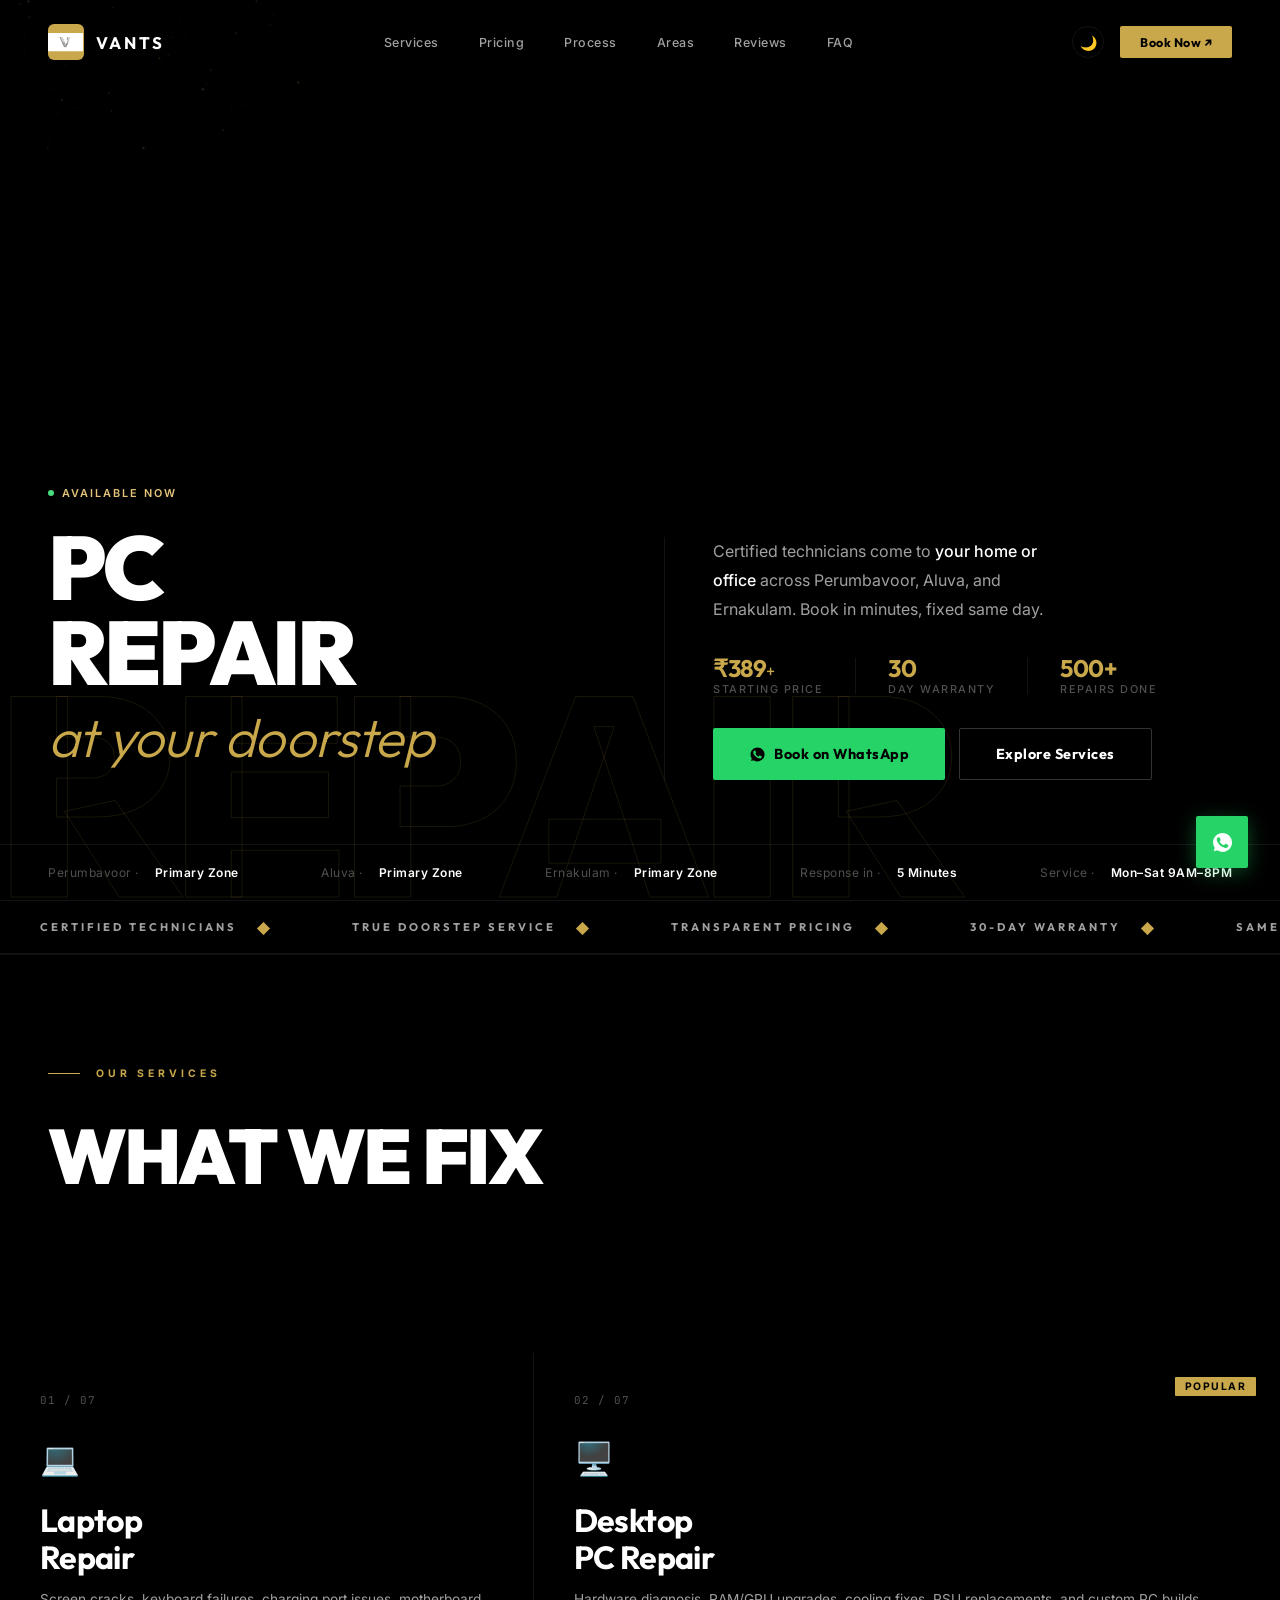
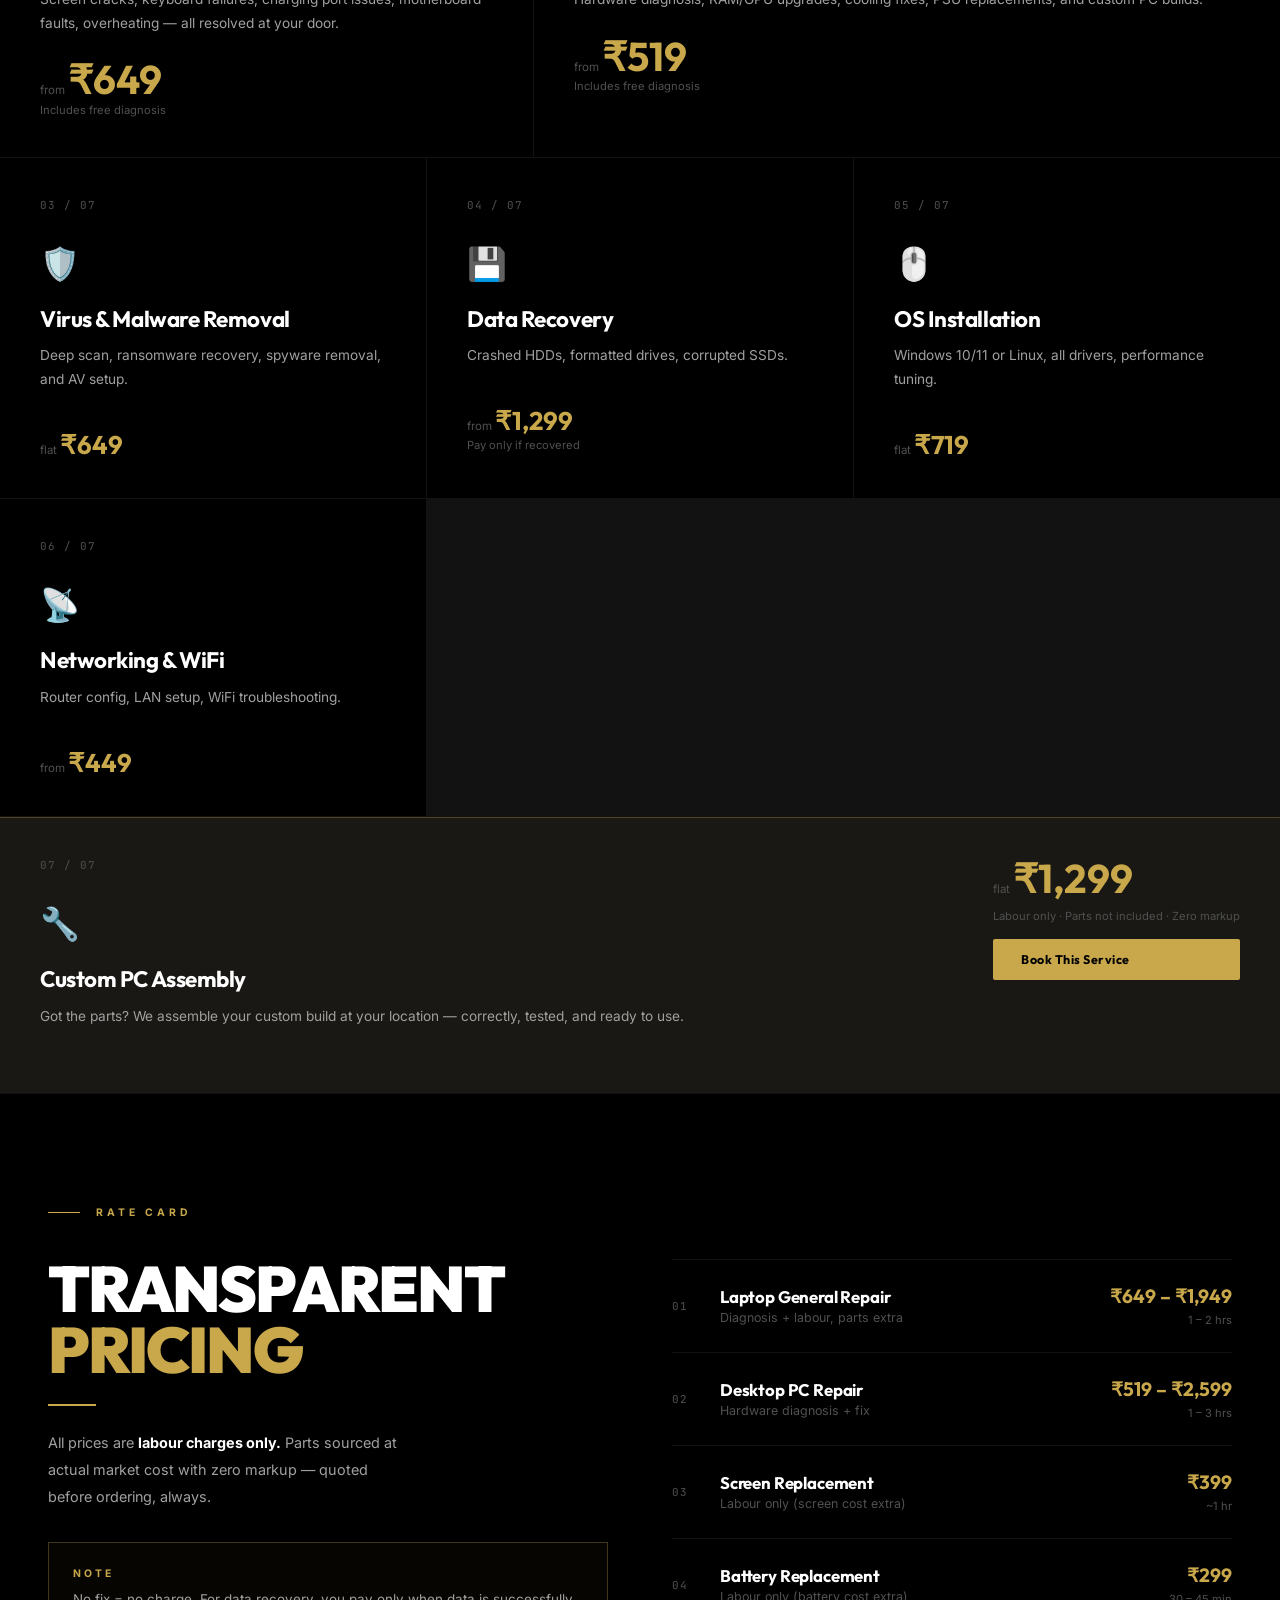
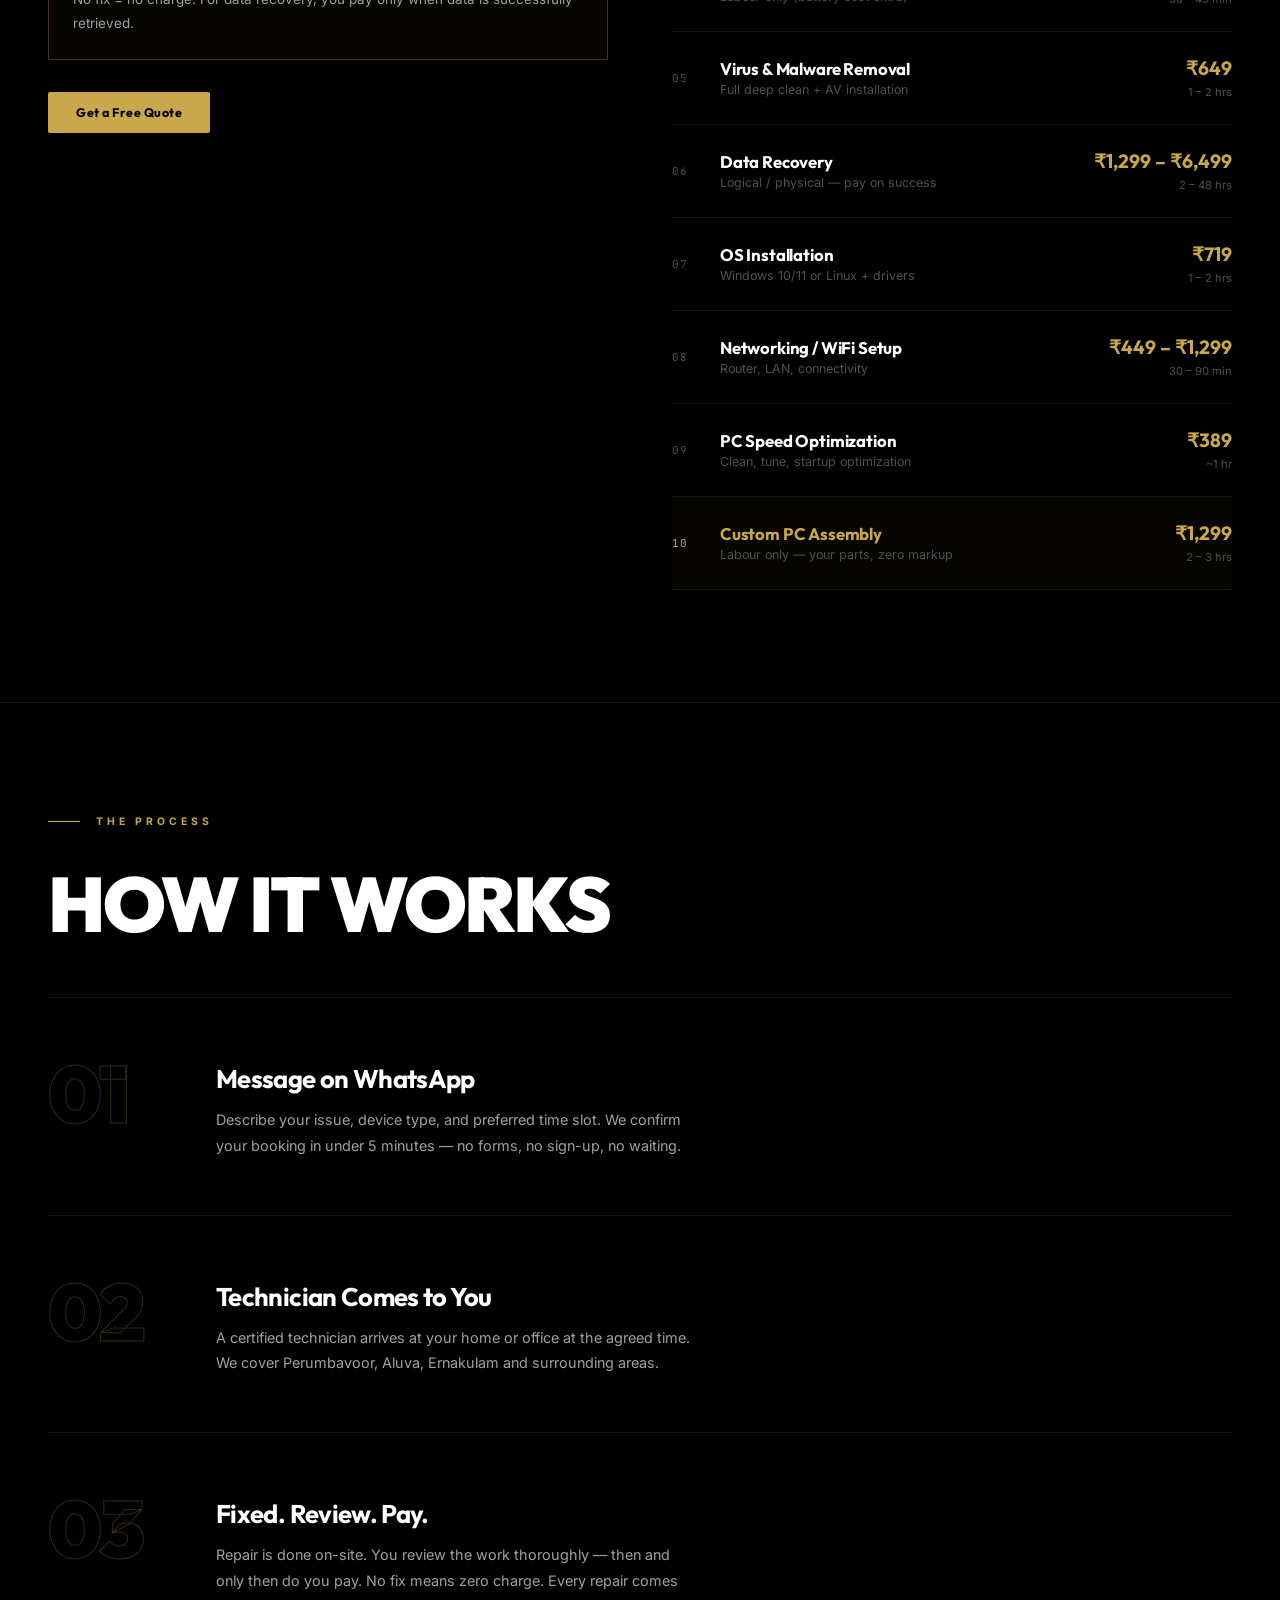
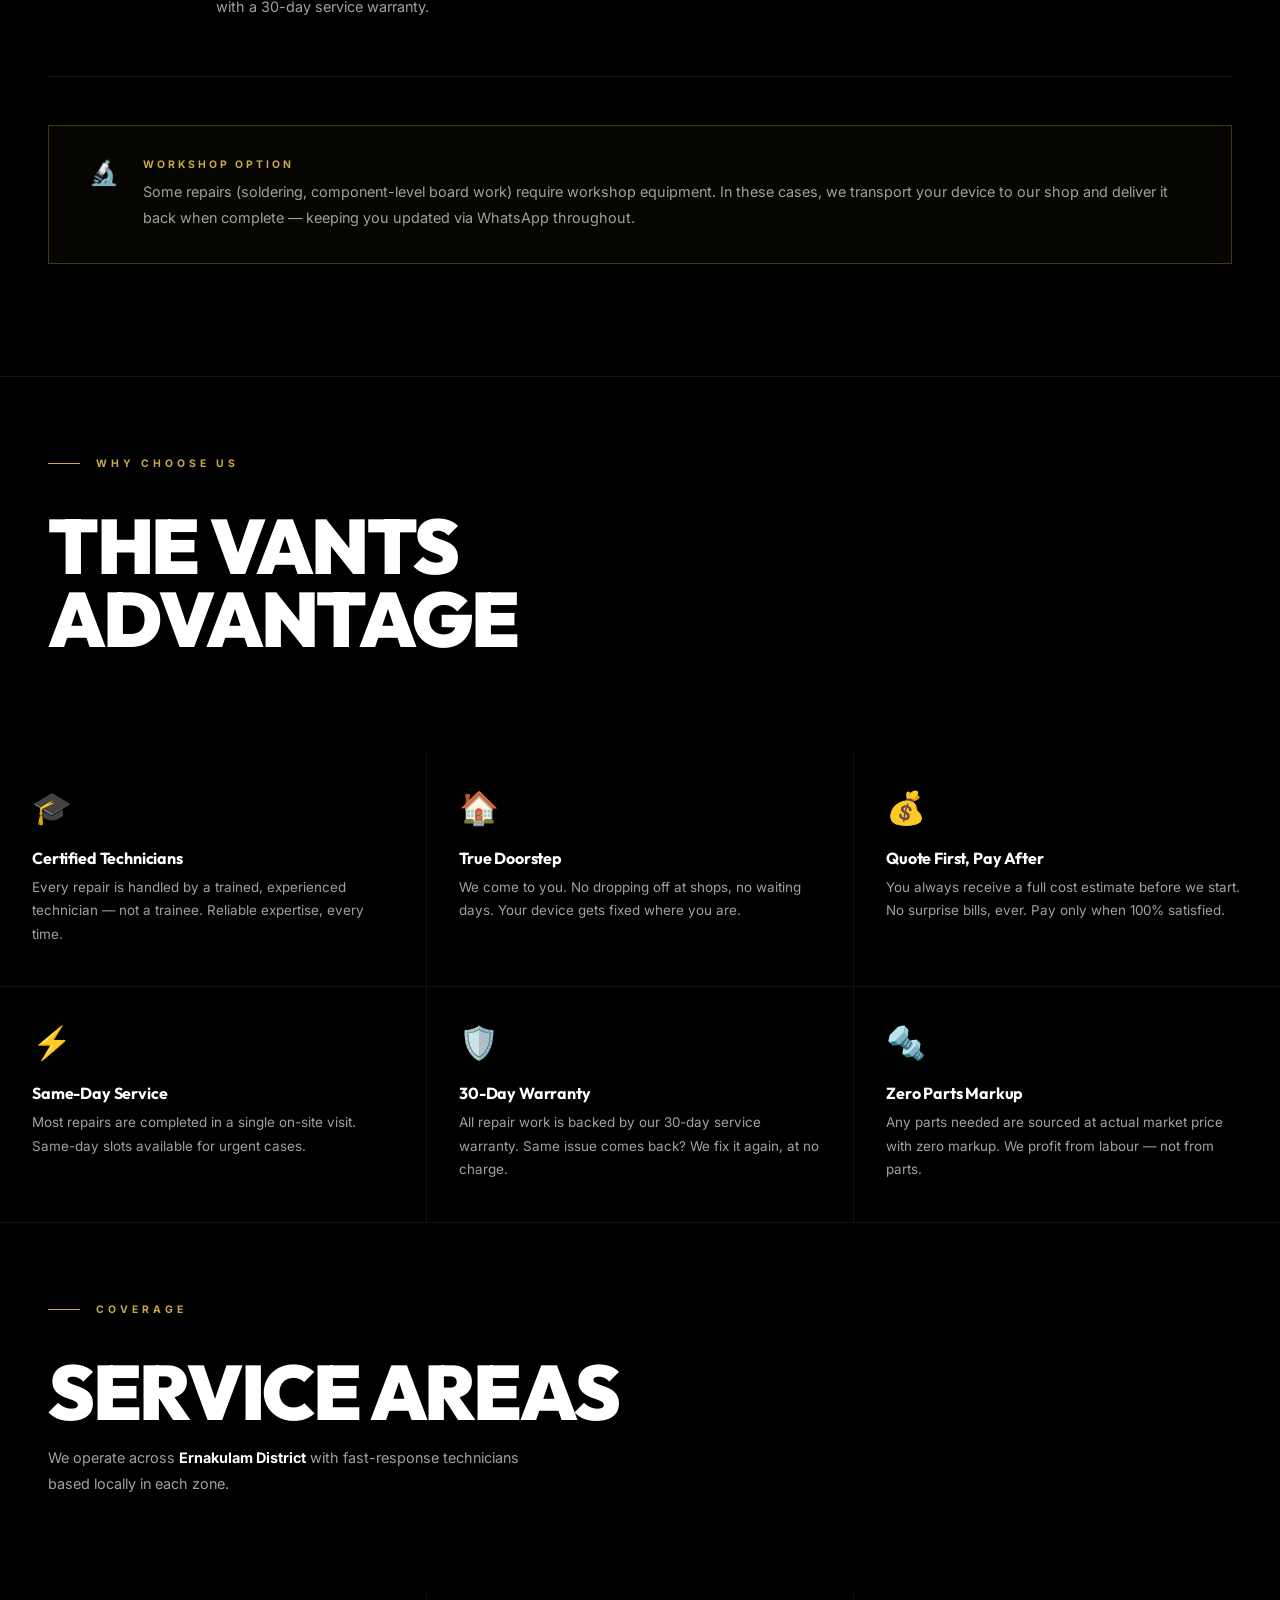
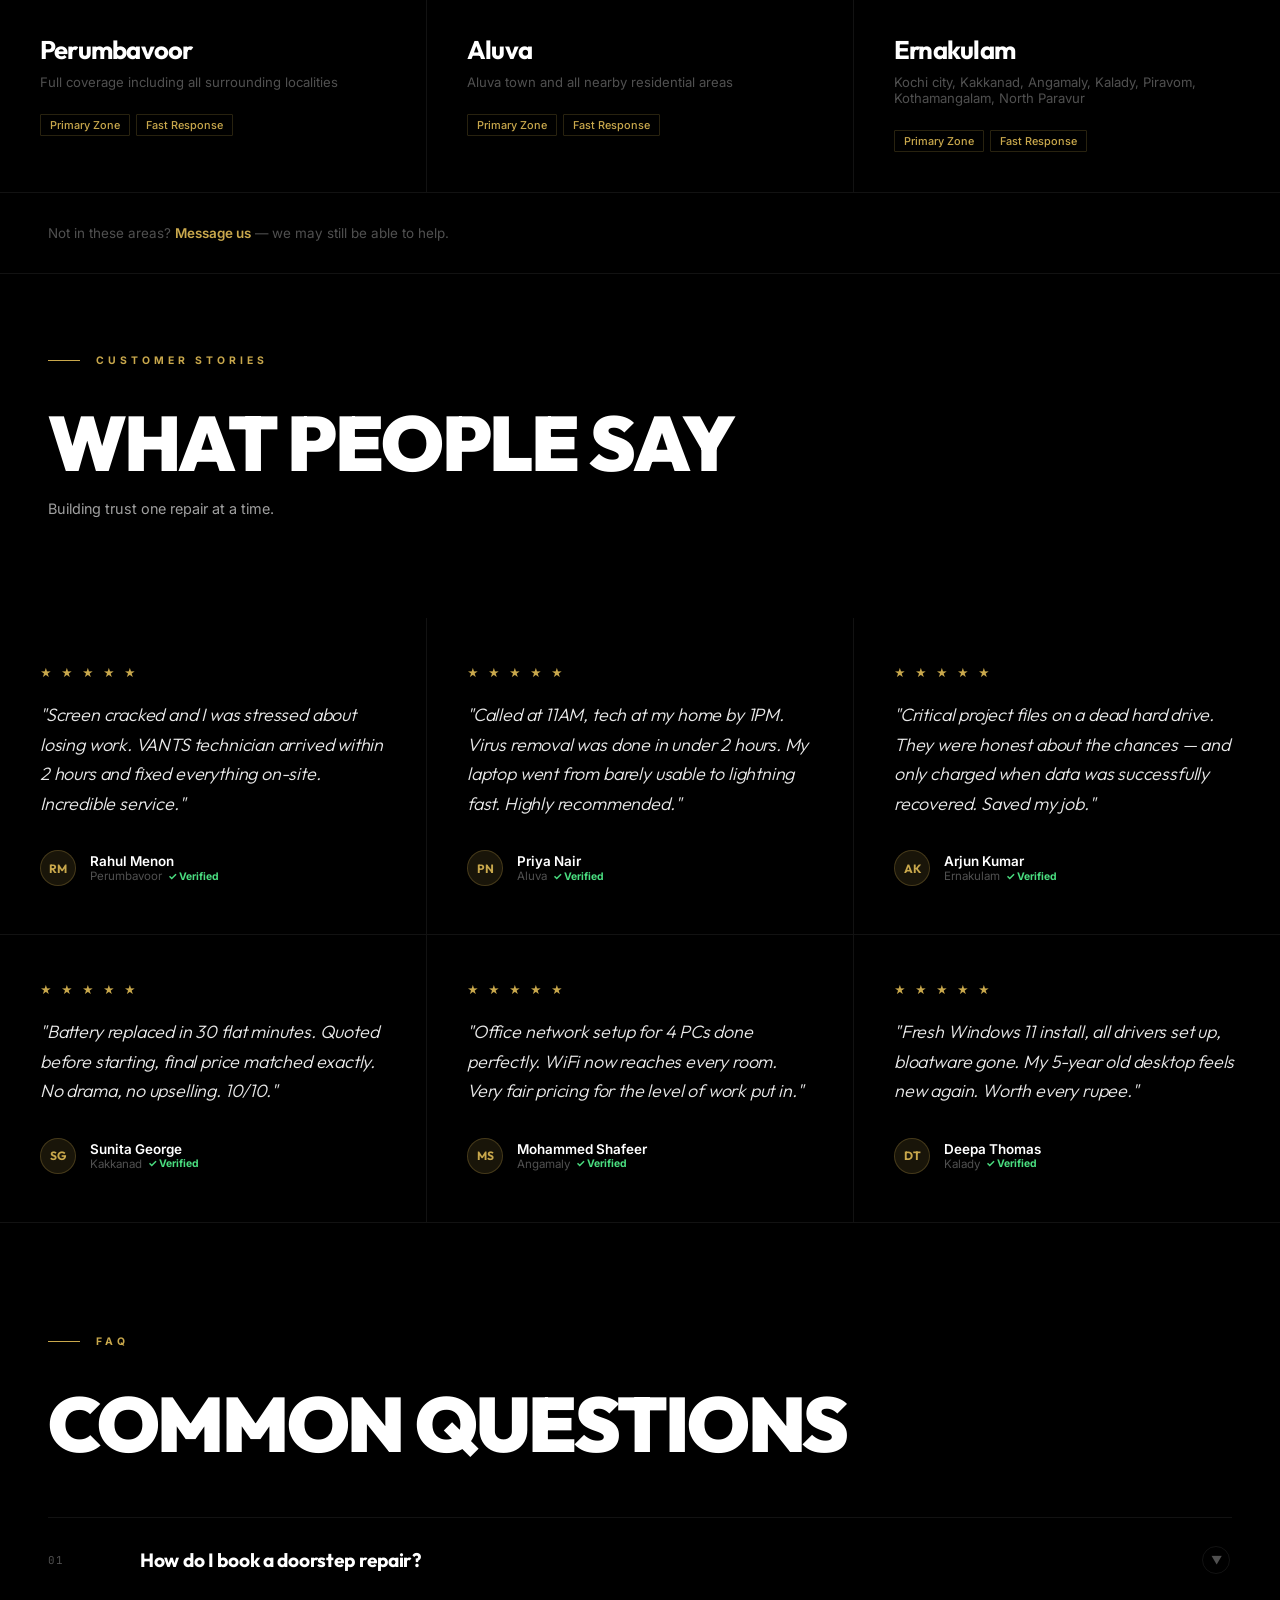
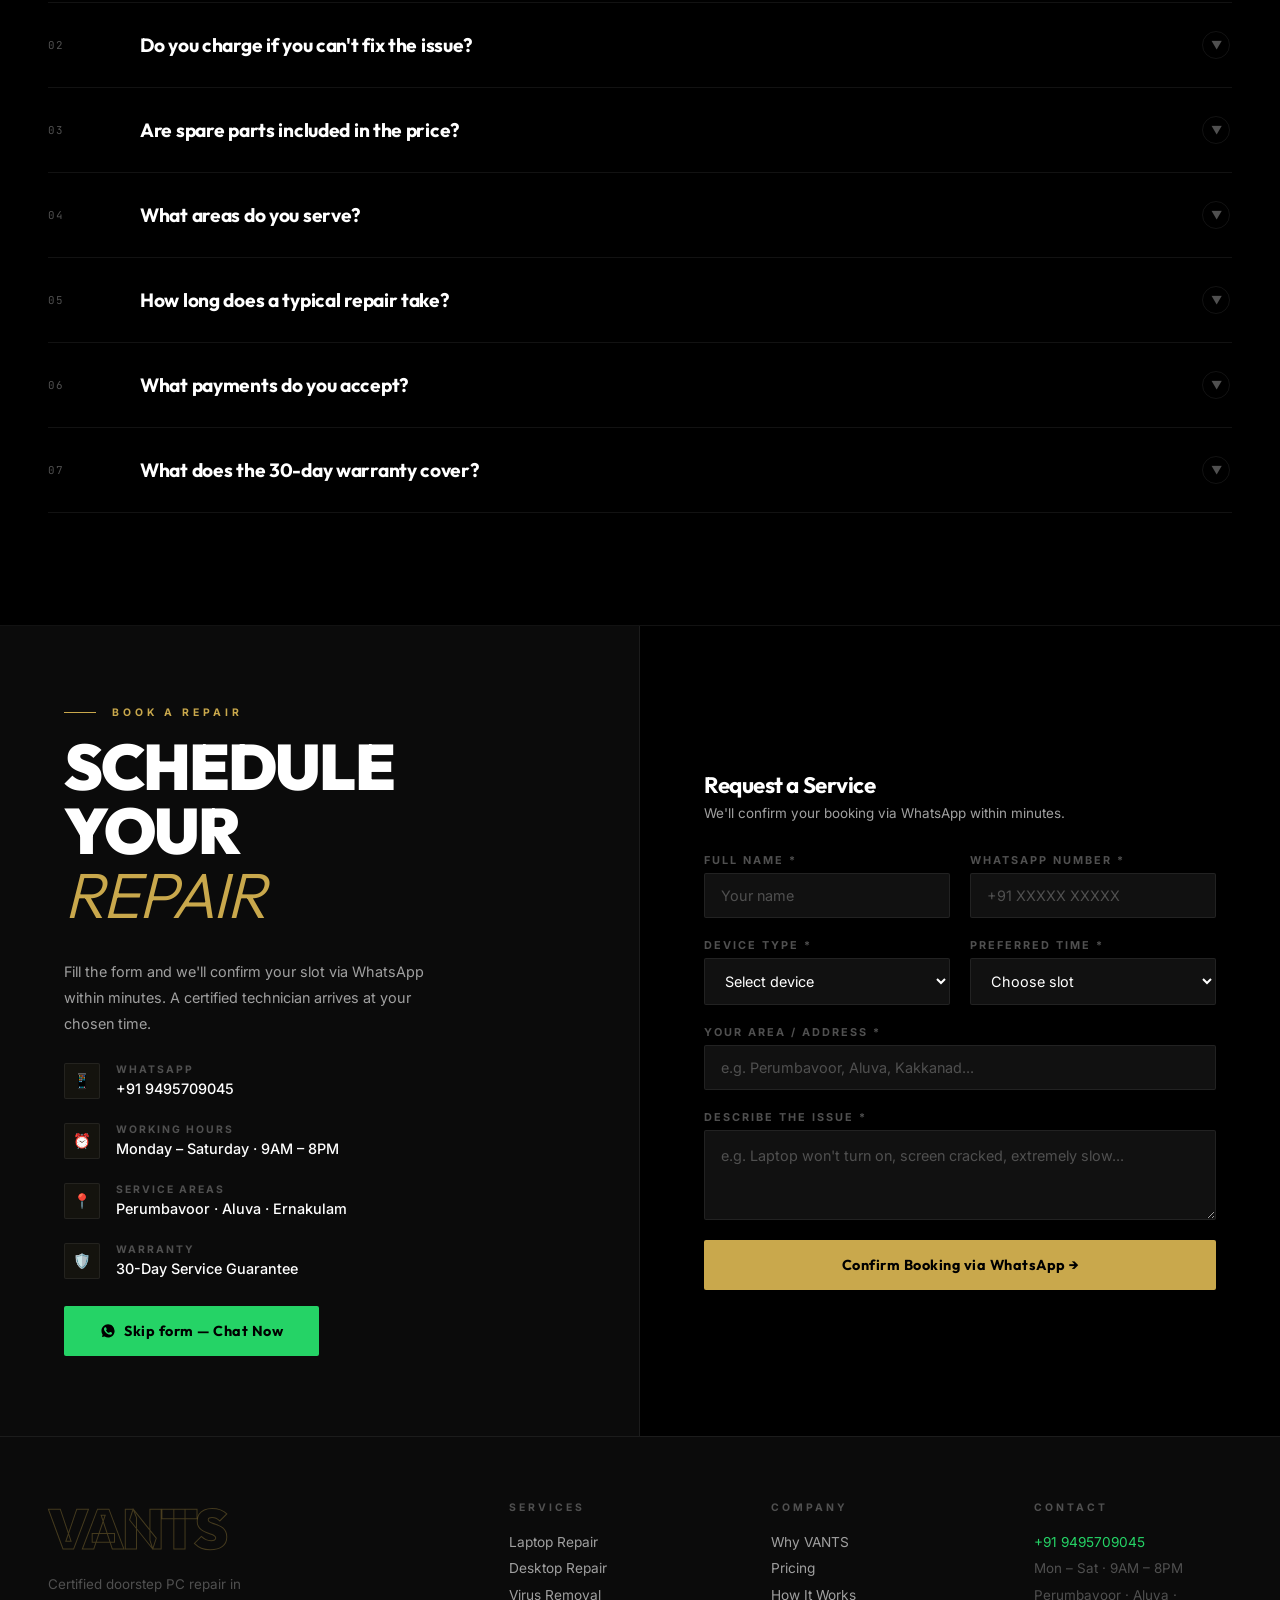
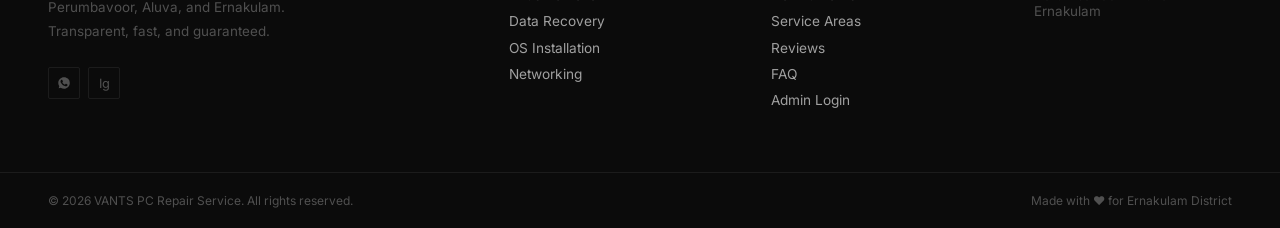
==== commit 38d93e42: "Add and optimize site for SEO and AEO (6a01cd7850403f0744b072c6)" ====
--- a/index.html
+++ b/index.html
@@ -3,16 +3,220 @@
 <head>
   <meta charset="UTF-8" />
   <meta name="viewport" content="width=device-width, initial-scale=1.0" />
-  <title>VANTS PC Repair | Expert Computer & Laptop Service in Perumbavoor</title>
-  <meta name="description" content="Professional PC repair, custom builds, and tech troubleshooting at VANTS PC'S. Serving Perumbavoor and Kochi with premium hardware solutions.">
-  <meta name="keywords" content="PC repair Perumbavoor, Laptop service Kochi, Custom PC build Kerala, VANTS PC, computer technician Perumbavoor">
-
-  <meta property="og:type" content="website">
-  <meta property="og:url" content="https://vants.netlify.app/">
-  <meta property="og:title" content="VANTS PC Repair | Premium Tech Services">
-  <meta property="og:description" content="Expert computer repair and custom PC builds in Perumbavoor. Quality hardware meets professional service.">
+  <title>VANTS PC Repair | Doorstep Laptop &amp; Desktop Repair in Ernakulam</title>
+  <meta name="description" content="Book certified doorstep laptop and desktop repair in Perumbavoor, Aluva, and Ernakulam. Same-day PC service, transparent labour pricing, WhatsApp booking, and a 30-day warranty." />
+  <meta name="robots" content="index, follow, max-image-preview:large, max-snippet:-1, max-video-preview:-1" />
+  <meta name="theme-color" content="#000000" />
+  <meta name="author" content="VANTS PC Repair Service" />
+  <meta name="format-detection" content="telephone=yes" />
+  <link rel="canonical" href="https://vants.netlify.app/" />
+  <link rel="alternate" href="https://vants.netlify.app/" hreflang="en-IN" />
+  <link rel="manifest" href="/site.webmanifest" />
+  <meta property="og:type" content="website" />
+  <meta property="og:site_name" content="VANTS PC Repair" />
+  <meta property="og:title" content="VANTS PC Repair | Doorstep Laptop &amp; Desktop Repair in Ernakulam" />
+  <meta property="og:description" content="Certified doorstep laptop and desktop repair across Perumbavoor, Aluva, and Ernakulam with same-day slots, upfront pricing, and a 30-day warranty." />
+  <meta property="og:url" content="https://vants.netlify.app/" />
+  <meta property="og:locale" content="en_IN" />
+  <meta property="og:image" content="https://vants.netlify.app/logo.svg" />
+  <meta name="twitter:card" content="summary" />
+  <meta name="twitter:title" content="VANTS PC Repair | Doorstep Laptop &amp; Desktop Repair in Ernakulam" />
+  <meta name="twitter:description" content="Book same-day doorstep PC repair in Perumbavoor, Aluva, and Ernakulam via WhatsApp." />
+  <meta name="keywords" content="PC repair Ernakulam, laptop repair Perumbavoor, desktop repair Aluva, doorstep computer repair, virus removal Ernakulam, data recovery Ernakulam, OS installation Kerala" />
   <link rel="icon" href="data:image/svg+xml,<svg xmlns='http://www.w3.org/2000/svg' viewBox='0 0 40 40'><rect width='40' height='40' rx='6' fill='%23C9A84C'/><text x='50%25' y='76%25' text-anchor='middle' font-family='Outfit,sans-serif' font-weight='900' font-size='26' fill='black'>V</text></svg>">
   <link rel="stylesheet" href="css/style.css" />
+  <script type="application/ld+json">
+  {
+    "@context": "https://schema.org",
+    "@graph": [
+      {
+        "@type": "LocalBusiness",
+        "@id": "https://vants.netlify.app/#business",
+        "name": "VANTS PC Repair Service",
+        "alternateName": "VANTS",
+        "url": "https://vants.netlify.app/",
+        "logo": "https://vants.netlify.app/logo.svg",
+        "image": "https://vants.netlify.app/logo.svg",
+        "description": "Certified doorstep laptop and desktop repair service for Perumbavoor, Aluva, Ernakulam, and nearby areas.",
+        "telephone": "+919495709045",
+        "contactPoint": {
+          "@type": "ContactPoint",
+          "telephone": "+919495709045",
+          "contactType": "customer service",
+          "areaServed": "IN",
+          "availableLanguage": ["en", "ml"]
+        },
+        "priceRange": "INR 299-6499",
+        "areaServed": [
+          { "@type": "City", "name": "Perumbavoor" },
+          { "@type": "City", "name": "Aluva" },
+          { "@type": "City", "name": "Ernakulam" },
+          { "@type": "AdministrativeArea", "name": "Ernakulam District" }
+        ],
+        "address": {
+          "@type": "PostalAddress",
+          "addressLocality": "Ernakulam",
+          "addressRegion": "Kerala",
+          "addressCountry": "IN"
+        },
+        "openingHoursSpecification": [
+          {
+            "@type": "OpeningHoursSpecification",
+            "dayOfWeek": ["Monday", "Tuesday", "Wednesday", "Thursday", "Friday", "Saturday"],
+            "opens": "09:00",
+            "closes": "20:00"
+          }
+        ],
+        "sameAs": [
+          "https://wa.me/919495709045"
+        ],
+        "hasOfferCatalog": {
+          "@type": "OfferCatalog",
+          "name": "Doorstep PC Repair Services",
+          "itemListElement": [
+            { "@type": "Offer", "itemOffered": { "@type": "Service", "name": "Laptop Repair", "areaServed": "Perumbavoor, Aluva, Ernakulam" }, "priceCurrency": "INR", "price": "649" },
+            { "@type": "Offer", "itemOffered": { "@type": "Service", "name": "Desktop PC Repair", "areaServed": "Perumbavoor, Aluva, Ernakulam" }, "priceCurrency": "INR", "price": "519" },
+            { "@type": "Offer", "itemOffered": { "@type": "Service", "name": "Virus and Malware Removal", "areaServed": "Perumbavoor, Aluva, Ernakulam" }, "priceCurrency": "INR", "price": "649" },
+            { "@type": "Offer", "itemOffered": { "@type": "Service", "name": "Data Recovery", "areaServed": "Perumbavoor, Aluva, Ernakulam" }, "priceCurrency": "INR", "price": "1299" },
+            { "@type": "Offer", "itemOffered": { "@type": "Service", "name": "OS Installation", "areaServed": "Perumbavoor, Aluva, Ernakulam" }, "priceCurrency": "INR", "price": "719" },
+            { "@type": "Offer", "itemOffered": { "@type": "Service", "name": "Networking and WiFi Setup", "areaServed": "Perumbavoor, Aluva, Ernakulam" }, "priceCurrency": "INR", "price": "449" },
+            { "@type": "Offer", "itemOffered": { "@type": "Service", "name": "Custom PC Assembly", "areaServed": "Perumbavoor, Aluva, Ernakulam" }, "priceCurrency": "INR", "price": "1299" }
+          ]
+        }
+      },
+      {
+        "@type": "WebSite",
+        "@id": "https://vants.netlify.app/#website",
+        "url": "https://vants.netlify.app/",
+        "name": "VANTS PC Repair",
+        "publisher": { "@id": "https://vants.netlify.app/#business" },
+        "inLanguage": "en-IN"
+      },
+      {
+        "@type": "WebPage",
+        "@id": "https://vants.netlify.app/#webpage",
+        "url": "https://vants.netlify.app/",
+        "name": "Doorstep Laptop and Desktop Repair in Ernakulam",
+        "description": "Local doorstep PC repair page for laptop repair, desktop repair, malware removal, data recovery, OS installation, networking, and custom PC assembly in Perumbavoor, Aluva, and Ernakulam.",
+        "isPartOf": { "@id": "https://vants.netlify.app/#website" },
+        "about": { "@id": "https://vants.netlify.app/#business" },
+        "primaryImageOfPage": "https://vants.netlify.app/logo.svg",
+        "inLanguage": "en-IN"
+      },
+      {
+        "@type": "ItemList",
+        "@id": "https://vants.netlify.app/#service-list",
+        "name": "VANTS doorstep computer repair services",
+        "itemListElement": [
+          { "@type": "ListItem", "position": 1, "item": { "@id": "https://vants.netlify.app/#laptop-repair" } },
+          { "@type": "ListItem", "position": 2, "item": { "@id": "https://vants.netlify.app/#desktop-repair" } },
+          { "@type": "ListItem", "position": 3, "item": { "@id": "https://vants.netlify.app/#malware-removal" } },
+          { "@type": "ListItem", "position": 4, "item": { "@id": "https://vants.netlify.app/#data-recovery" } },
+          { "@type": "ListItem", "position": 5, "item": { "@id": "https://vants.netlify.app/#os-installation" } },
+          { "@type": "ListItem", "position": 6, "item": { "@id": "https://vants.netlify.app/#networking" } },
+          { "@type": "ListItem", "position": 7, "item": { "@id": "https://vants.netlify.app/#custom-pc-assembly" } }
+        ]
+      },
+      {
+        "@type": "Service",
+        "@id": "https://vants.netlify.app/#laptop-repair",
+        "name": "Doorstep Laptop Repair",
+        "provider": { "@id": "https://vants.netlify.app/#business" },
+        "areaServed": "Perumbavoor, Aluva, Ernakulam",
+        "serviceType": "Laptop repair"
+      },
+      {
+        "@type": "Service",
+        "@id": "https://vants.netlify.app/#desktop-repair",
+        "name": "Doorstep Desktop PC Repair",
+        "provider": { "@id": "https://vants.netlify.app/#business" },
+        "areaServed": "Perumbavoor, Aluva, Ernakulam",
+        "serviceType": "Desktop computer repair"
+      },
+      {
+        "@type": "Service",
+        "@id": "https://vants.netlify.app/#malware-removal",
+        "name": "Virus and Malware Removal",
+        "provider": { "@id": "https://vants.netlify.app/#business" },
+        "areaServed": "Perumbavoor, Aluva, Ernakulam",
+        "serviceType": "Computer virus removal"
+      },
+      {
+        "@type": "Service",
+        "@id": "https://vants.netlify.app/#data-recovery",
+        "name": "Data Recovery",
+        "provider": { "@id": "https://vants.netlify.app/#business" },
+        "areaServed": "Perumbavoor, Aluva, Ernakulam",
+        "serviceType": "Computer data recovery"
+      },
+      {
+        "@type": "Service",
+        "@id": "https://vants.netlify.app/#os-installation",
+        "name": "OS Installation",
+        "provider": { "@id": "https://vants.netlify.app/#business" },
+        "areaServed": "Perumbavoor, Aluva, Ernakulam",
+        "serviceType": "Operating system installation"
+      },
+      {
+        "@type": "Service",
+        "@id": "https://vants.netlify.app/#networking",
+        "name": "Networking and WiFi Setup",
+        "provider": { "@id": "https://vants.netlify.app/#business" },
+        "areaServed": "Perumbavoor, Aluva, Ernakulam",
+        "serviceType": "Computer networking setup"
+      },
+      {
+        "@type": "Service",
+        "@id": "https://vants.netlify.app/#custom-pc-assembly",
+        "name": "Custom PC Assembly",
+        "provider": { "@id": "https://vants.netlify.app/#business" },
+        "areaServed": "Perumbavoor, Aluva, Ernakulam",
+        "serviceType": "Custom computer assembly"
+      },
+      {
+        "@type": "FAQPage",
+        "@id": "https://vants.netlify.app/#faq-schema",
+        "mainEntity": [
+          {
+            "@type": "Question",
+            "name": "How do I book a doorstep repair?",
+            "acceptedAnswer": { "@type": "Answer", "text": "Send a WhatsApp message to +91 9495709045 with your device type, issue, and preferred time. VANTS confirms bookings in under 5 minutes. The booking form can also open WhatsApp with details pre-filled." }
+          },
+          {
+            "@type": "Question",
+            "name": "Do you charge if you can't fix the issue?",
+            "acceptedAnswer": { "@type": "Answer", "text": "No. If the issue cannot be resolved, there is no service charge. For data recovery, payment is required only when data is successfully retrieved." }
+          },
+          {
+            "@type": "Question",
+            "name": "Are spare parts included in the price?",
+            "acceptedAnswer": { "@type": "Answer", "text": "No. Listed prices are labour charges only. Required parts are sourced at actual market price with zero markup, and a full quote is shared before ordering." }
+          },
+          {
+            "@type": "Question",
+            "name": "What areas do you serve?",
+            "acceptedAnswer": { "@type": "Answer", "text": "VANTS serves Perumbavoor, Aluva, and Ernakulam as primary zones, including Kakkanad, Angamaly, Kalady, Piravom, Kothamangalam, and North Paravur." }
+          },
+          {
+            "@type": "Question",
+            "name": "How long does a typical repair take?",
+            "acceptedAnswer": { "@type": "Answer", "text": "Most repairs, including OS installation, virus removal, battery or screen replacement, and hardware diagnostics, are completed in 1 to 3 hours on site. Data recovery and board-level repairs may take longer." }
+          },
+          {
+            "@type": "Question",
+            "name": "What payments do you accept?",
+            "acceptedAnswer": { "@type": "Answer", "text": "VANTS accepts cash, UPI, and bank transfers. Payment is collected after the repair is complete and the customer is satisfied." }
+          },
+          {
+            "@type": "Question",
+            "name": "What does the 30-day warranty cover?",
+            "acceptedAnswer": { "@type": "Answer", "text": "If the same issue returns within 30 days of service, VANTS fixes it again at no additional labour charge. The warranty does not cover new damage, unrelated faults, or normal wear and tear." }
+          }
+        ]
+      }
+    ]
+  }
+  </script>
 </head>
 <body>
 
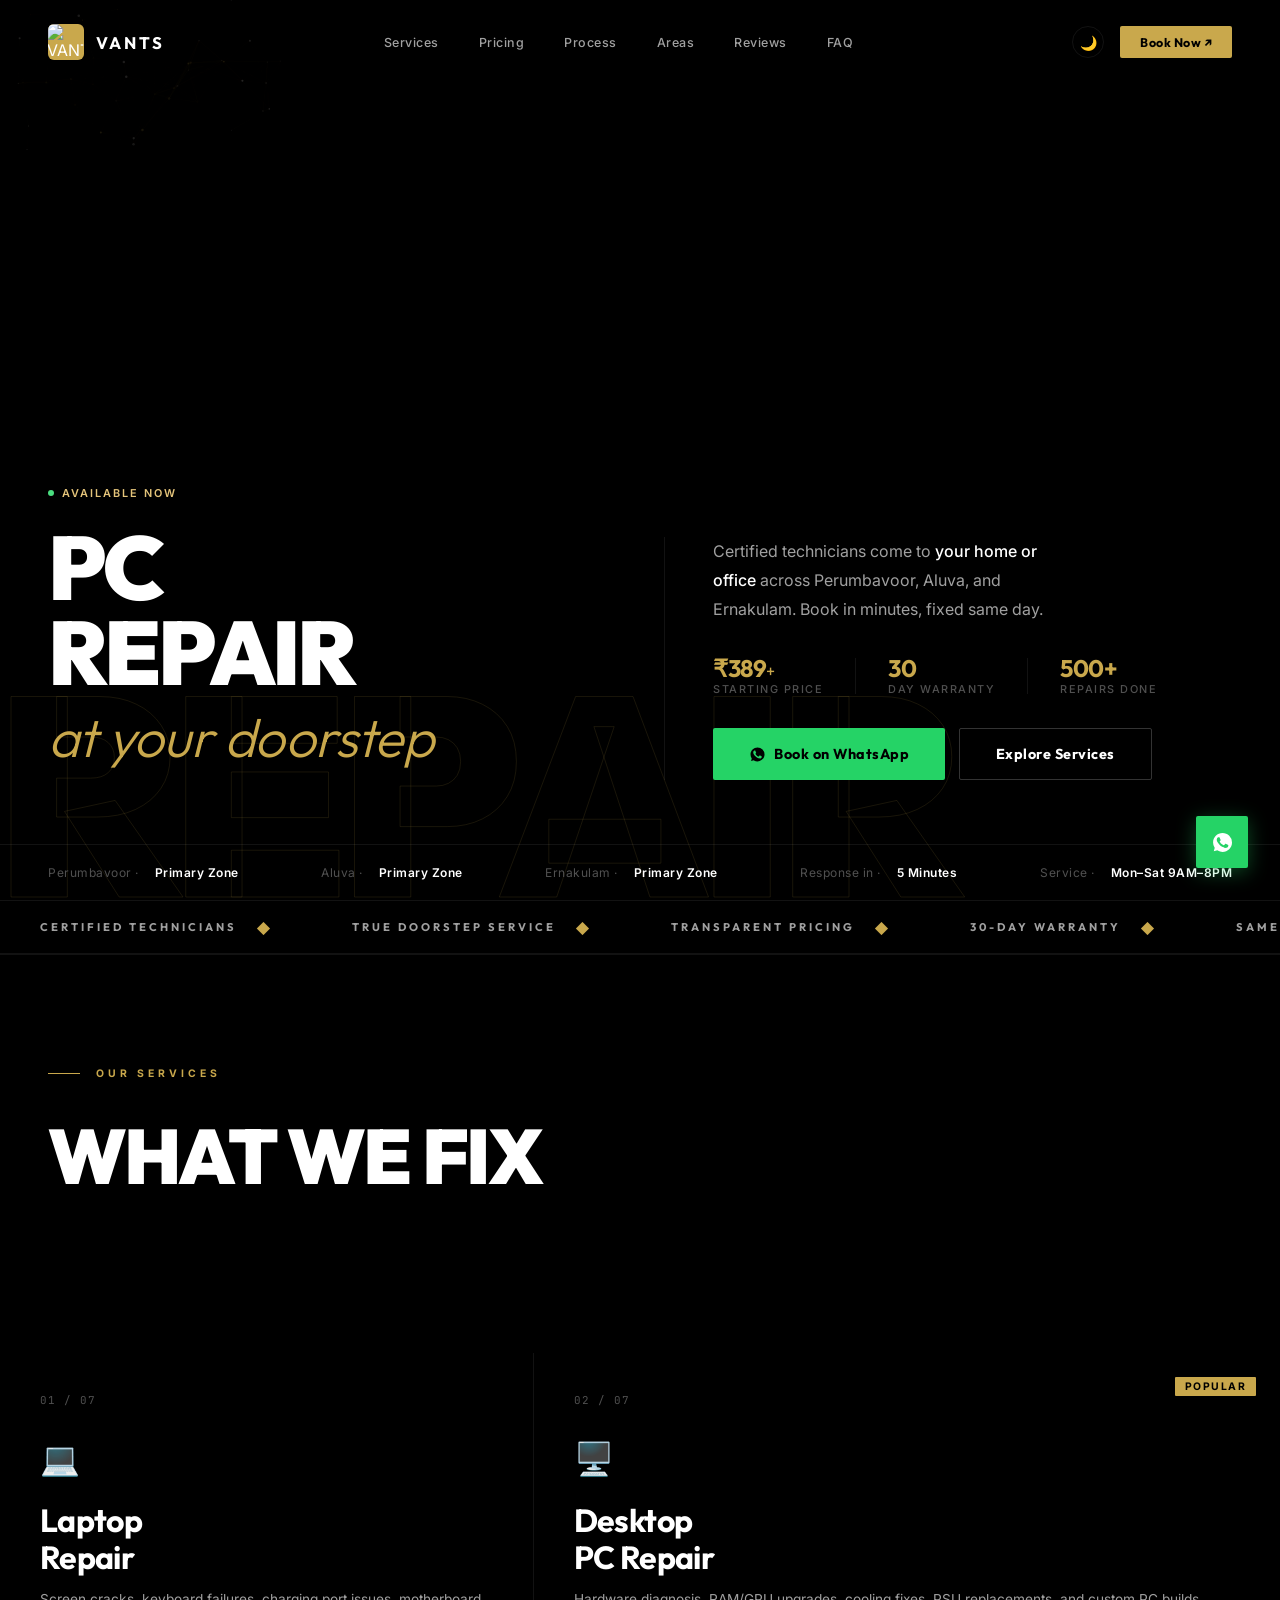
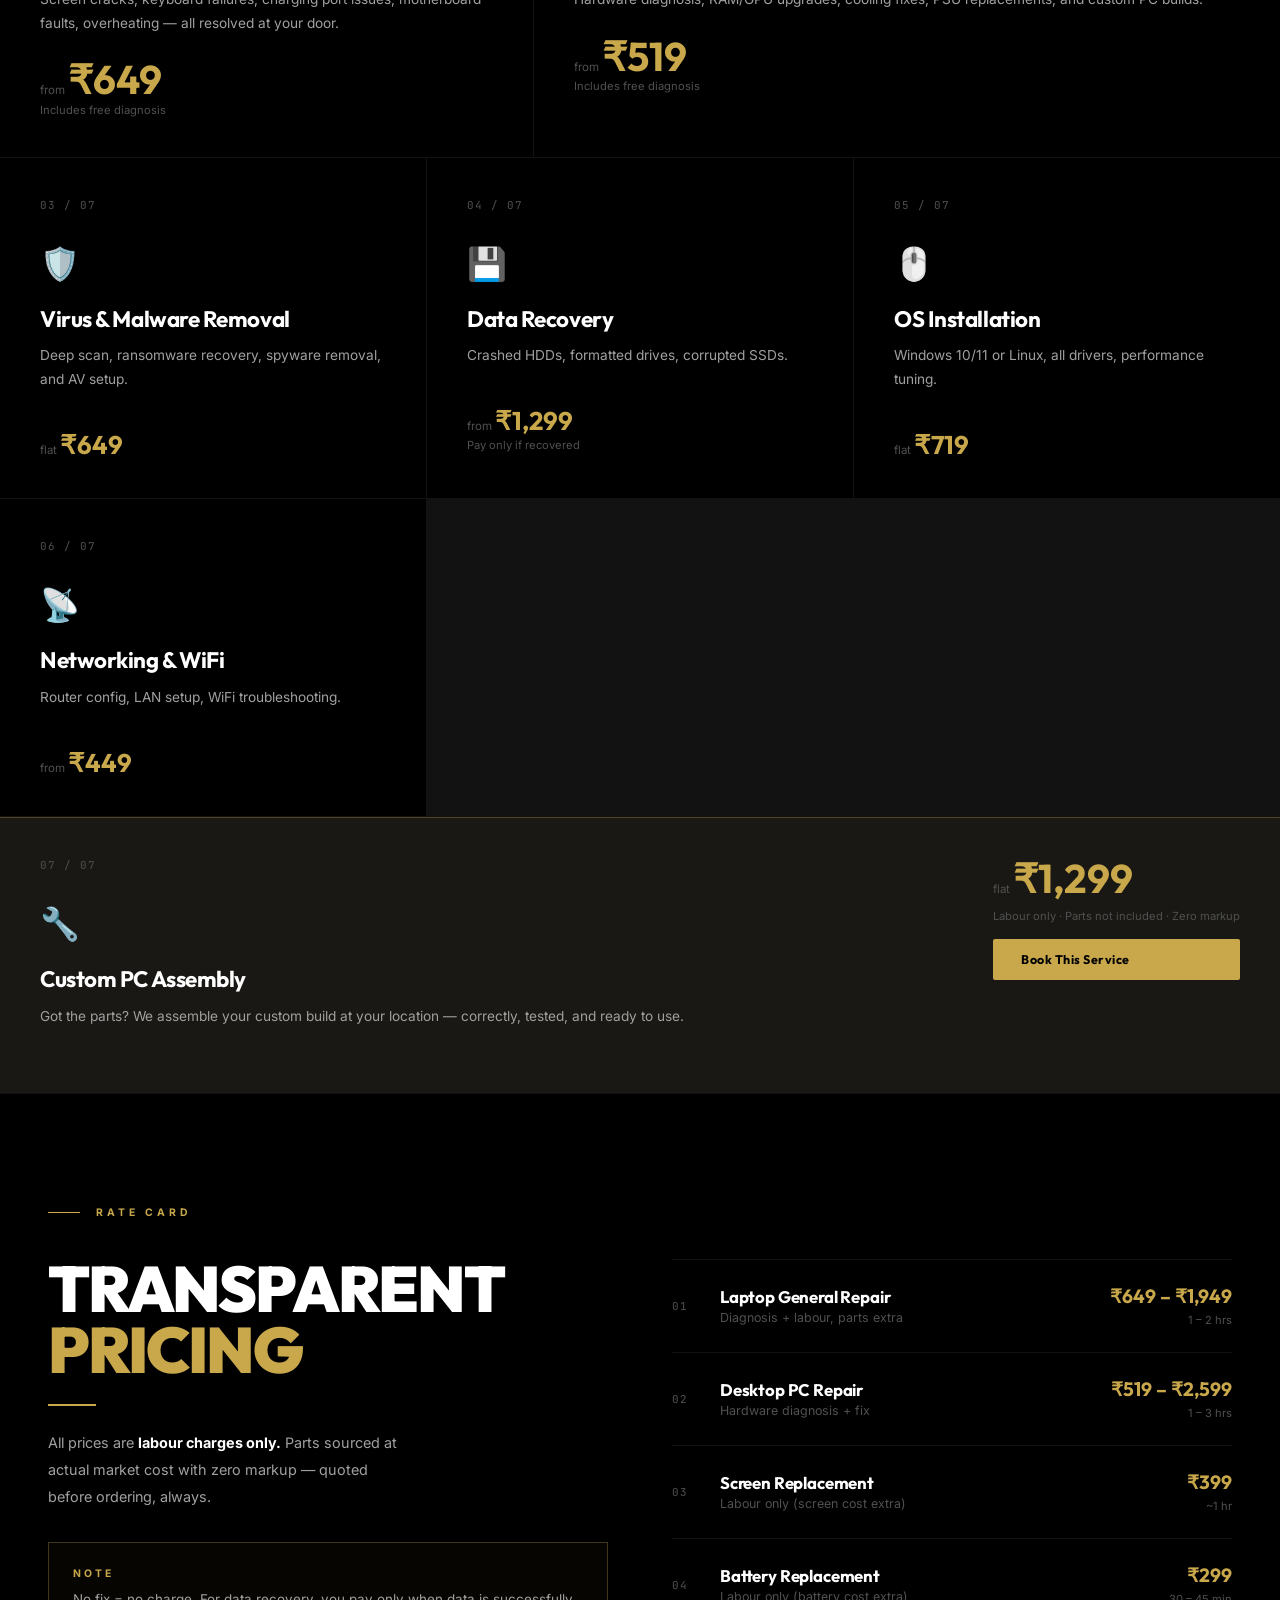
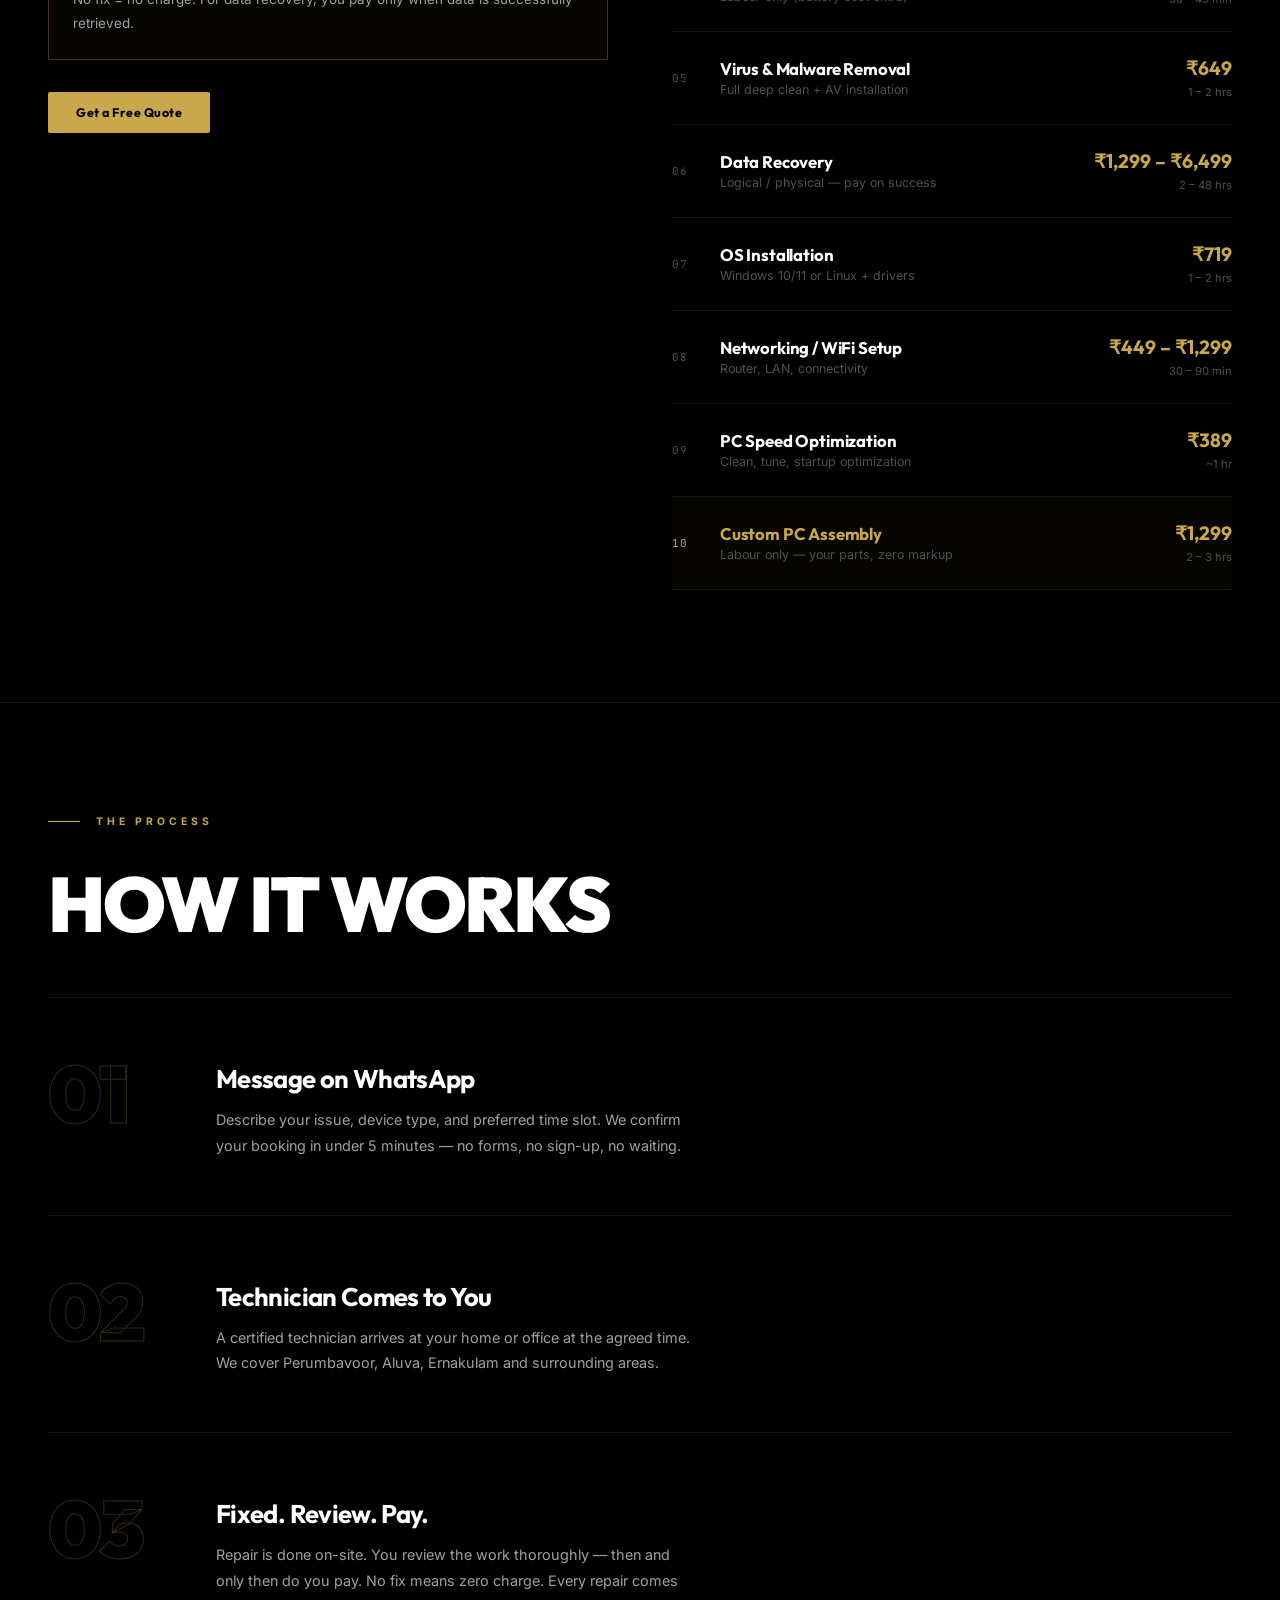
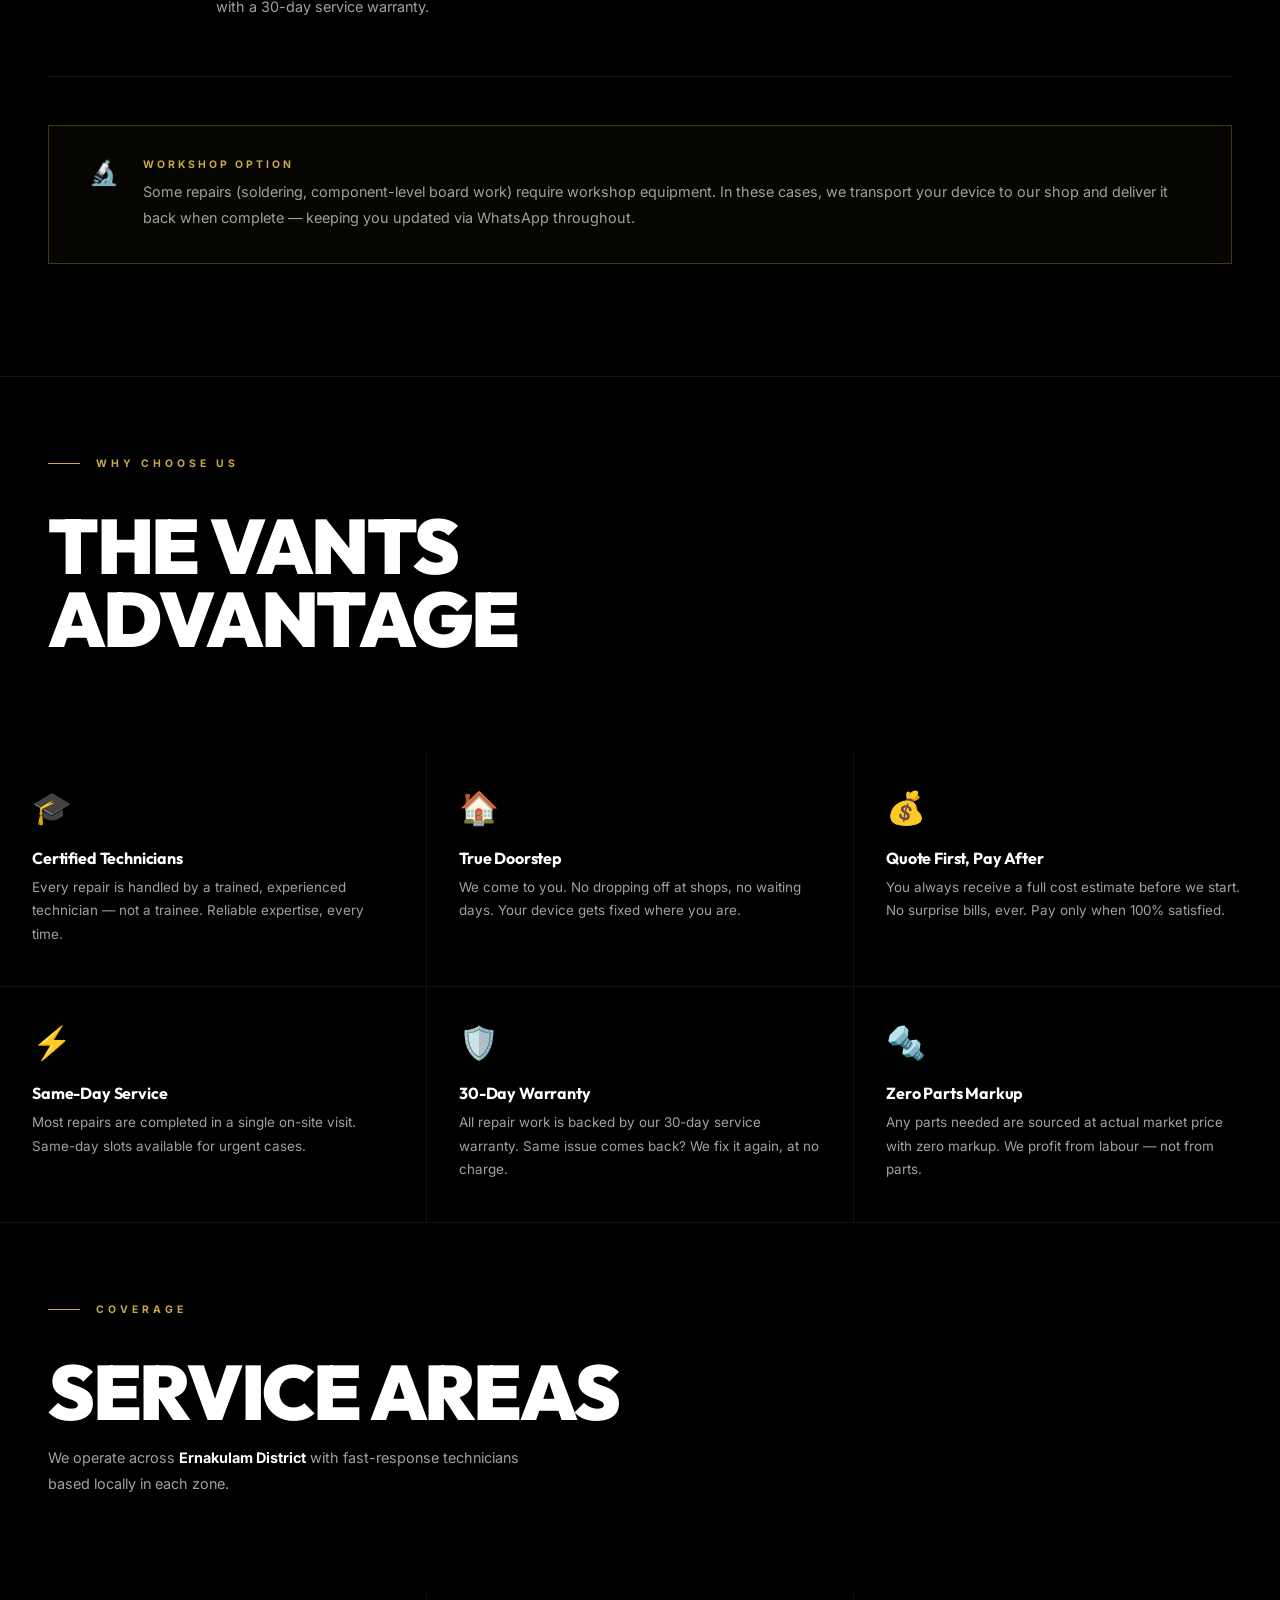
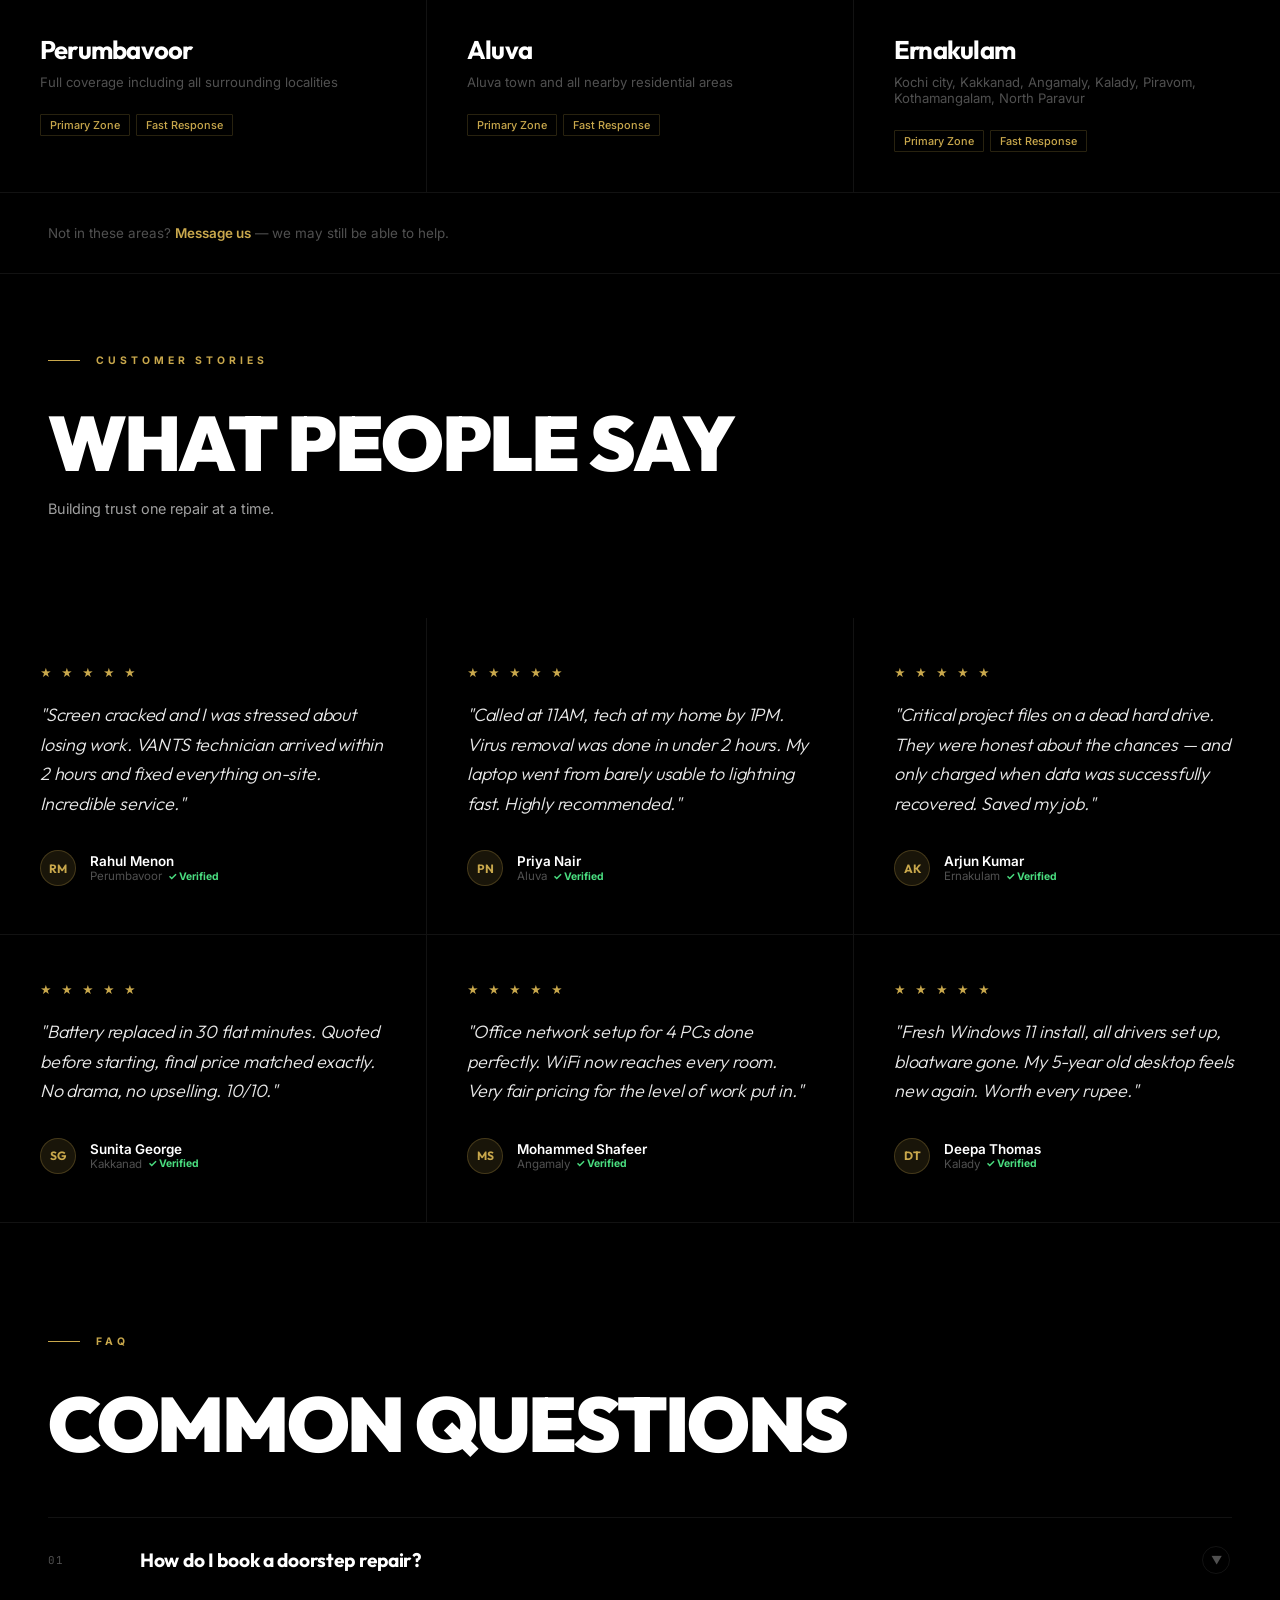
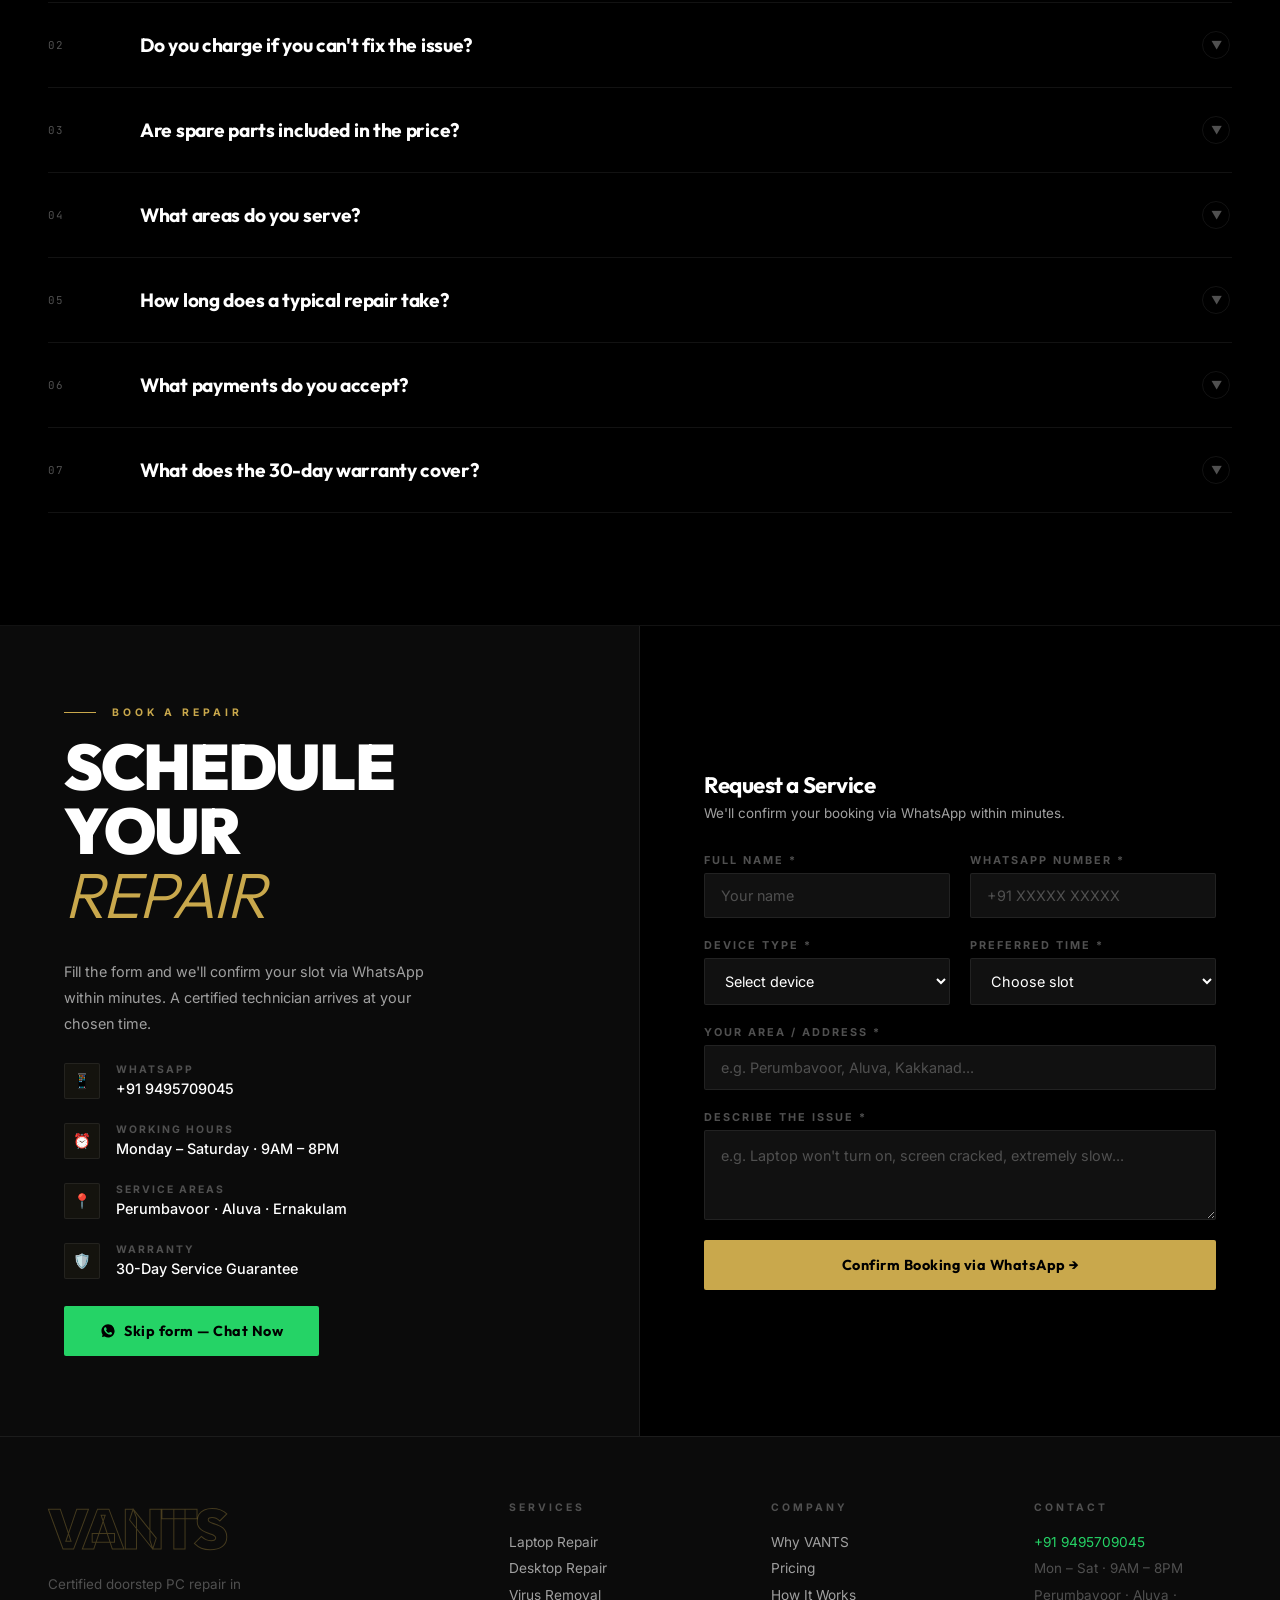
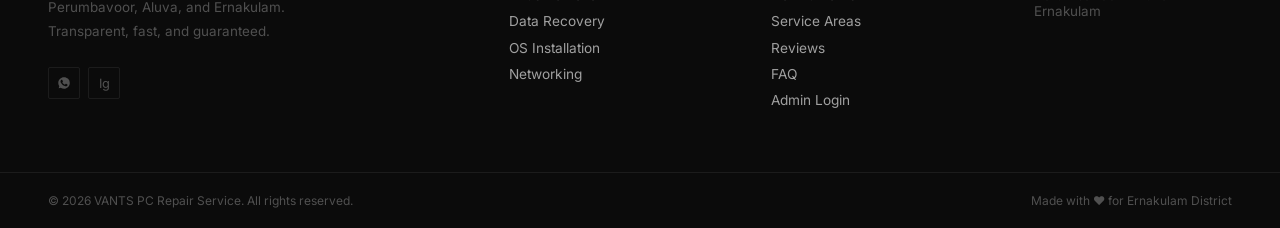
==== commit b163602e: "feat: update brand logo and integrate anime.js library with new main script logic" ====
--- a/index.html
+++ b/index.html
@@ -3,220 +3,10 @@
 <head>
   <meta charset="UTF-8" />
   <meta name="viewport" content="width=device-width, initial-scale=1.0" />
-  <title>VANTS PC Repair | Doorstep Laptop &amp; Desktop Repair in Ernakulam</title>
-  <meta name="description" content="Book certified doorstep laptop and desktop repair in Perumbavoor, Aluva, and Ernakulam. Same-day PC service, transparent labour pricing, WhatsApp booking, and a 30-day warranty." />
-  <meta name="robots" content="index, follow, max-image-preview:large, max-snippet:-1, max-video-preview:-1" />
-  <meta name="theme-color" content="#000000" />
-  <meta name="author" content="VANTS PC Repair Service" />
-  <meta name="format-detection" content="telephone=yes" />
-  <link rel="canonical" href="https://vants.netlify.app/" />
-  <link rel="alternate" href="https://vants.netlify.app/" hreflang="en-IN" />
-  <link rel="manifest" href="/site.webmanifest" />
-  <meta property="og:type" content="website" />
-  <meta property="og:site_name" content="VANTS PC Repair" />
-  <meta property="og:title" content="VANTS PC Repair | Doorstep Laptop &amp; Desktop Repair in Ernakulam" />
-  <meta property="og:description" content="Certified doorstep laptop and desktop repair across Perumbavoor, Aluva, and Ernakulam with same-day slots, upfront pricing, and a 30-day warranty." />
-  <meta property="og:url" content="https://vants.netlify.app/" />
-  <meta property="og:locale" content="en_IN" />
-  <meta property="og:image" content="https://vants.netlify.app/logo.svg" />
-  <meta name="twitter:card" content="summary" />
-  <meta name="twitter:title" content="VANTS PC Repair | Doorstep Laptop &amp; Desktop Repair in Ernakulam" />
-  <meta name="twitter:description" content="Book same-day doorstep PC repair in Perumbavoor, Aluva, and Ernakulam via WhatsApp." />
-  <meta name="keywords" content="PC repair Ernakulam, laptop repair Perumbavoor, desktop repair Aluva, doorstep computer repair, virus removal Ernakulam, data recovery Ernakulam, OS installation Kerala" />
+  <title>VANTS PC Repair — Doorstep Service · Perumbavoor · Aluva · Ernakulam</title>
+  <meta name="description" content="VANTS PC Repair — certified doorstep laptop and desktop repair in Perumbavoor, Aluva, and Ernakulam. Transparent pricing. 30-day warranty. Book via WhatsApp." />
   <link rel="icon" href="data:image/svg+xml,<svg xmlns='http://www.w3.org/2000/svg' viewBox='0 0 40 40'><rect width='40' height='40' rx='6' fill='%23C9A84C'/><text x='50%25' y='76%25' text-anchor='middle' font-family='Outfit,sans-serif' font-weight='900' font-size='26' fill='black'>V</text></svg>">
   <link rel="stylesheet" href="css/style.css" />
-  <script type="application/ld+json">
-  {
-    "@context": "https://schema.org",
-    "@graph": [
-      {
-        "@type": "LocalBusiness",
-        "@id": "https://vants.netlify.app/#business",
-        "name": "VANTS PC Repair Service",
-        "alternateName": "VANTS",
-        "url": "https://vants.netlify.app/",
-        "logo": "https://vants.netlify.app/logo.svg",
-        "image": "https://vants.netlify.app/logo.svg",
-        "description": "Certified doorstep laptop and desktop repair service for Perumbavoor, Aluva, Ernakulam, and nearby areas.",
-        "telephone": "+919495709045",
-        "contactPoint": {
-          "@type": "ContactPoint",
-          "telephone": "+919495709045",
-          "contactType": "customer service",
-          "areaServed": "IN",
-          "availableLanguage": ["en", "ml"]
-        },
-        "priceRange": "INR 299-6499",
-        "areaServed": [
-          { "@type": "City", "name": "Perumbavoor" },
-          { "@type": "City", "name": "Aluva" },
-          { "@type": "City", "name": "Ernakulam" },
-          { "@type": "AdministrativeArea", "name": "Ernakulam District" }
-        ],
-        "address": {
-          "@type": "PostalAddress",
-          "addressLocality": "Ernakulam",
-          "addressRegion": "Kerala",
-          "addressCountry": "IN"
-        },
-        "openingHoursSpecification": [
-          {
-            "@type": "OpeningHoursSpecification",
-            "dayOfWeek": ["Monday", "Tuesday", "Wednesday", "Thursday", "Friday", "Saturday"],
-            "opens": "09:00",
-            "closes": "20:00"
-          }
-        ],
-        "sameAs": [
-          "https://wa.me/919495709045"
-        ],
-        "hasOfferCatalog": {
-          "@type": "OfferCatalog",
-          "name": "Doorstep PC Repair Services",
-          "itemListElement": [
-            { "@type": "Offer", "itemOffered": { "@type": "Service", "name": "Laptop Repair", "areaServed": "Perumbavoor, Aluva, Ernakulam" }, "priceCurrency": "INR", "price": "649" },
-            { "@type": "Offer", "itemOffered": { "@type": "Service", "name": "Desktop PC Repair", "areaServed": "Perumbavoor, Aluva, Ernakulam" }, "priceCurrency": "INR", "price": "519" },
-            { "@type": "Offer", "itemOffered": { "@type": "Service", "name": "Virus and Malware Removal", "areaServed": "Perumbavoor, Aluva, Ernakulam" }, "priceCurrency": "INR", "price": "649" },
-            { "@type": "Offer", "itemOffered": { "@type": "Service", "name": "Data Recovery", "areaServed": "Perumbavoor, Aluva, Ernakulam" }, "priceCurrency": "INR", "price": "1299" },
-            { "@type": "Offer", "itemOffered": { "@type": "Service", "name": "OS Installation", "areaServed": "Perumbavoor, Aluva, Ernakulam" }, "priceCurrency": "INR", "price": "719" },
-            { "@type": "Offer", "itemOffered": { "@type": "Service", "name": "Networking and WiFi Setup", "areaServed": "Perumbavoor, Aluva, Ernakulam" }, "priceCurrency": "INR", "price": "449" },
-            { "@type": "Offer", "itemOffered": { "@type": "Service", "name": "Custom PC Assembly", "areaServed": "Perumbavoor, Aluva, Ernakulam" }, "priceCurrency": "INR", "price": "1299" }
-          ]
-        }
-      },
-      {
-        "@type": "WebSite",
-        "@id": "https://vants.netlify.app/#website",
-        "url": "https://vants.netlify.app/",
-        "name": "VANTS PC Repair",
-        "publisher": { "@id": "https://vants.netlify.app/#business" },
-        "inLanguage": "en-IN"
-      },
-      {
-        "@type": "WebPage",
-        "@id": "https://vants.netlify.app/#webpage",
-        "url": "https://vants.netlify.app/",
-        "name": "Doorstep Laptop and Desktop Repair in Ernakulam",
-        "description": "Local doorstep PC repair page for laptop repair, desktop repair, malware removal, data recovery, OS installation, networking, and custom PC assembly in Perumbavoor, Aluva, and Ernakulam.",
-        "isPartOf": { "@id": "https://vants.netlify.app/#website" },
-        "about": { "@id": "https://vants.netlify.app/#business" },
-        "primaryImageOfPage": "https://vants.netlify.app/logo.svg",
-        "inLanguage": "en-IN"
-      },
-      {
-        "@type": "ItemList",
-        "@id": "https://vants.netlify.app/#service-list",
-        "name": "VANTS doorstep computer repair services",
-        "itemListElement": [
-          { "@type": "ListItem", "position": 1, "item": { "@id": "https://vants.netlify.app/#laptop-repair" } },
-          { "@type": "ListItem", "position": 2, "item": { "@id": "https://vants.netlify.app/#desktop-repair" } },
-          { "@type": "ListItem", "position": 3, "item": { "@id": "https://vants.netlify.app/#malware-removal" } },
-          { "@type": "ListItem", "position": 4, "item": { "@id": "https://vants.netlify.app/#data-recovery" } },
-          { "@type": "ListItem", "position": 5, "item": { "@id": "https://vants.netlify.app/#os-installation" } },
-          { "@type": "ListItem", "position": 6, "item": { "@id": "https://vants.netlify.app/#networking" } },
-          { "@type": "ListItem", "position": 7, "item": { "@id": "https://vants.netlify.app/#custom-pc-assembly" } }
-        ]
-      },
-      {
-        "@type": "Service",
-        "@id": "https://vants.netlify.app/#laptop-repair",
-        "name": "Doorstep Laptop Repair",
-        "provider": { "@id": "https://vants.netlify.app/#business" },
-        "areaServed": "Perumbavoor, Aluva, Ernakulam",
-        "serviceType": "Laptop repair"
-      },
-      {
-        "@type": "Service",
-        "@id": "https://vants.netlify.app/#desktop-repair",
-        "name": "Doorstep Desktop PC Repair",
-        "provider": { "@id": "https://vants.netlify.app/#business" },
-        "areaServed": "Perumbavoor, Aluva, Ernakulam",
-        "serviceType": "Desktop computer repair"
-      },
-      {
-        "@type": "Service",
-        "@id": "https://vants.netlify.app/#malware-removal",
-        "name": "Virus and Malware Removal",
-        "provider": { "@id": "https://vants.netlify.app/#business" },
-        "areaServed": "Perumbavoor, Aluva, Ernakulam",
-        "serviceType": "Computer virus removal"
-      },
-      {
-        "@type": "Service",
-        "@id": "https://vants.netlify.app/#data-recovery",
-        "name": "Data Recovery",
-        "provider": { "@id": "https://vants.netlify.app/#business" },
-        "areaServed": "Perumbavoor, Aluva, Ernakulam",
-        "serviceType": "Computer data recovery"
-      },
-      {
-        "@type": "Service",
-        "@id": "https://vants.netlify.app/#os-installation",
-        "name": "OS Installation",
-        "provider": { "@id": "https://vants.netlify.app/#business" },
-        "areaServed": "Perumbavoor, Aluva, Ernakulam",
-        "serviceType": "Operating system installation"
-      },
-      {
-        "@type": "Service",
-        "@id": "https://vants.netlify.app/#networking",
-        "name": "Networking and WiFi Setup",
-        "provider": { "@id": "https://vants.netlify.app/#business" },
-        "areaServed": "Perumbavoor, Aluva, Ernakulam",
-        "serviceType": "Computer networking setup"
-      },
-      {
-        "@type": "Service",
-        "@id": "https://vants.netlify.app/#custom-pc-assembly",
-        "name": "Custom PC Assembly",
-        "provider": { "@id": "https://vants.netlify.app/#business" },
-        "areaServed": "Perumbavoor, Aluva, Ernakulam",
-        "serviceType": "Custom computer assembly"
-      },
-      {
-        "@type": "FAQPage",
-        "@id": "https://vants.netlify.app/#faq-schema",
-        "mainEntity": [
-          {
-            "@type": "Question",
-            "name": "How do I book a doorstep repair?",
-            "acceptedAnswer": { "@type": "Answer", "text": "Send a WhatsApp message to +91 9495709045 with your device type, issue, and preferred time. VANTS confirms bookings in under 5 minutes. The booking form can also open WhatsApp with details pre-filled." }
-          },
-          {
-            "@type": "Question",
-            "name": "Do you charge if you can't fix the issue?",
-            "acceptedAnswer": { "@type": "Answer", "text": "No. If the issue cannot be resolved, there is no service charge. For data recovery, payment is required only when data is successfully retrieved." }
-          },
-          {
-            "@type": "Question",
-            "name": "Are spare parts included in the price?",
-            "acceptedAnswer": { "@type": "Answer", "text": "No. Listed prices are labour charges only. Required parts are sourced at actual market price with zero markup, and a full quote is shared before ordering." }
-          },
-          {
-            "@type": "Question",
-            "name": "What areas do you serve?",
-            "acceptedAnswer": { "@type": "Answer", "text": "VANTS serves Perumbavoor, Aluva, and Ernakulam as primary zones, including Kakkanad, Angamaly, Kalady, Piravom, Kothamangalam, and North Paravur." }
-          },
-          {
-            "@type": "Question",
-            "name": "How long does a typical repair take?",
-            "acceptedAnswer": { "@type": "Answer", "text": "Most repairs, including OS installation, virus removal, battery or screen replacement, and hardware diagnostics, are completed in 1 to 3 hours on site. Data recovery and board-level repairs may take longer." }
-          },
-          {
-            "@type": "Question",
-            "name": "What payments do you accept?",
-            "acceptedAnswer": { "@type": "Answer", "text": "VANTS accepts cash, UPI, and bank transfers. Payment is collected after the repair is complete and the customer is satisfied." }
-          },
-          {
-            "@type": "Question",
-            "name": "What does the 30-day warranty cover?",
-            "acceptedAnswer": { "@type": "Answer", "text": "If the same issue returns within 30 days of service, VANTS fixes it again at no additional labour charge. The warranty does not cover new damage, unrelated faults, or normal wear and tear." }
-          }
-        ]
-      }
-    ]
-  }
-  </script>
 </head>
 <body>
 
@@ -247,7 +37,7 @@
 <header class="nav" id="mainNav">
   <a href="#" class="nav-brand">
     <div class="brand-logo-box">
-      <img src="logo.svg" alt="VANTS" />
+    <img src="C:/Users/subu/Downloads/Gemini_Generated_Image_9p31uw9p31uw9p31.png" alt="VANTS" />
     </div>
     <span class="brand-wordmark">VANTS</span>
   </a>
@@ -1094,6 +884,7 @@
   <span id="toastMsg">Done!</span>
 </div>
 
+<script src="https://cdnjs.cloudflare.com/ajax/libs/animejs/3.2.1/anime.min.js"></script>
 <script src="js/main.js"></script>
 </body>
 </html>
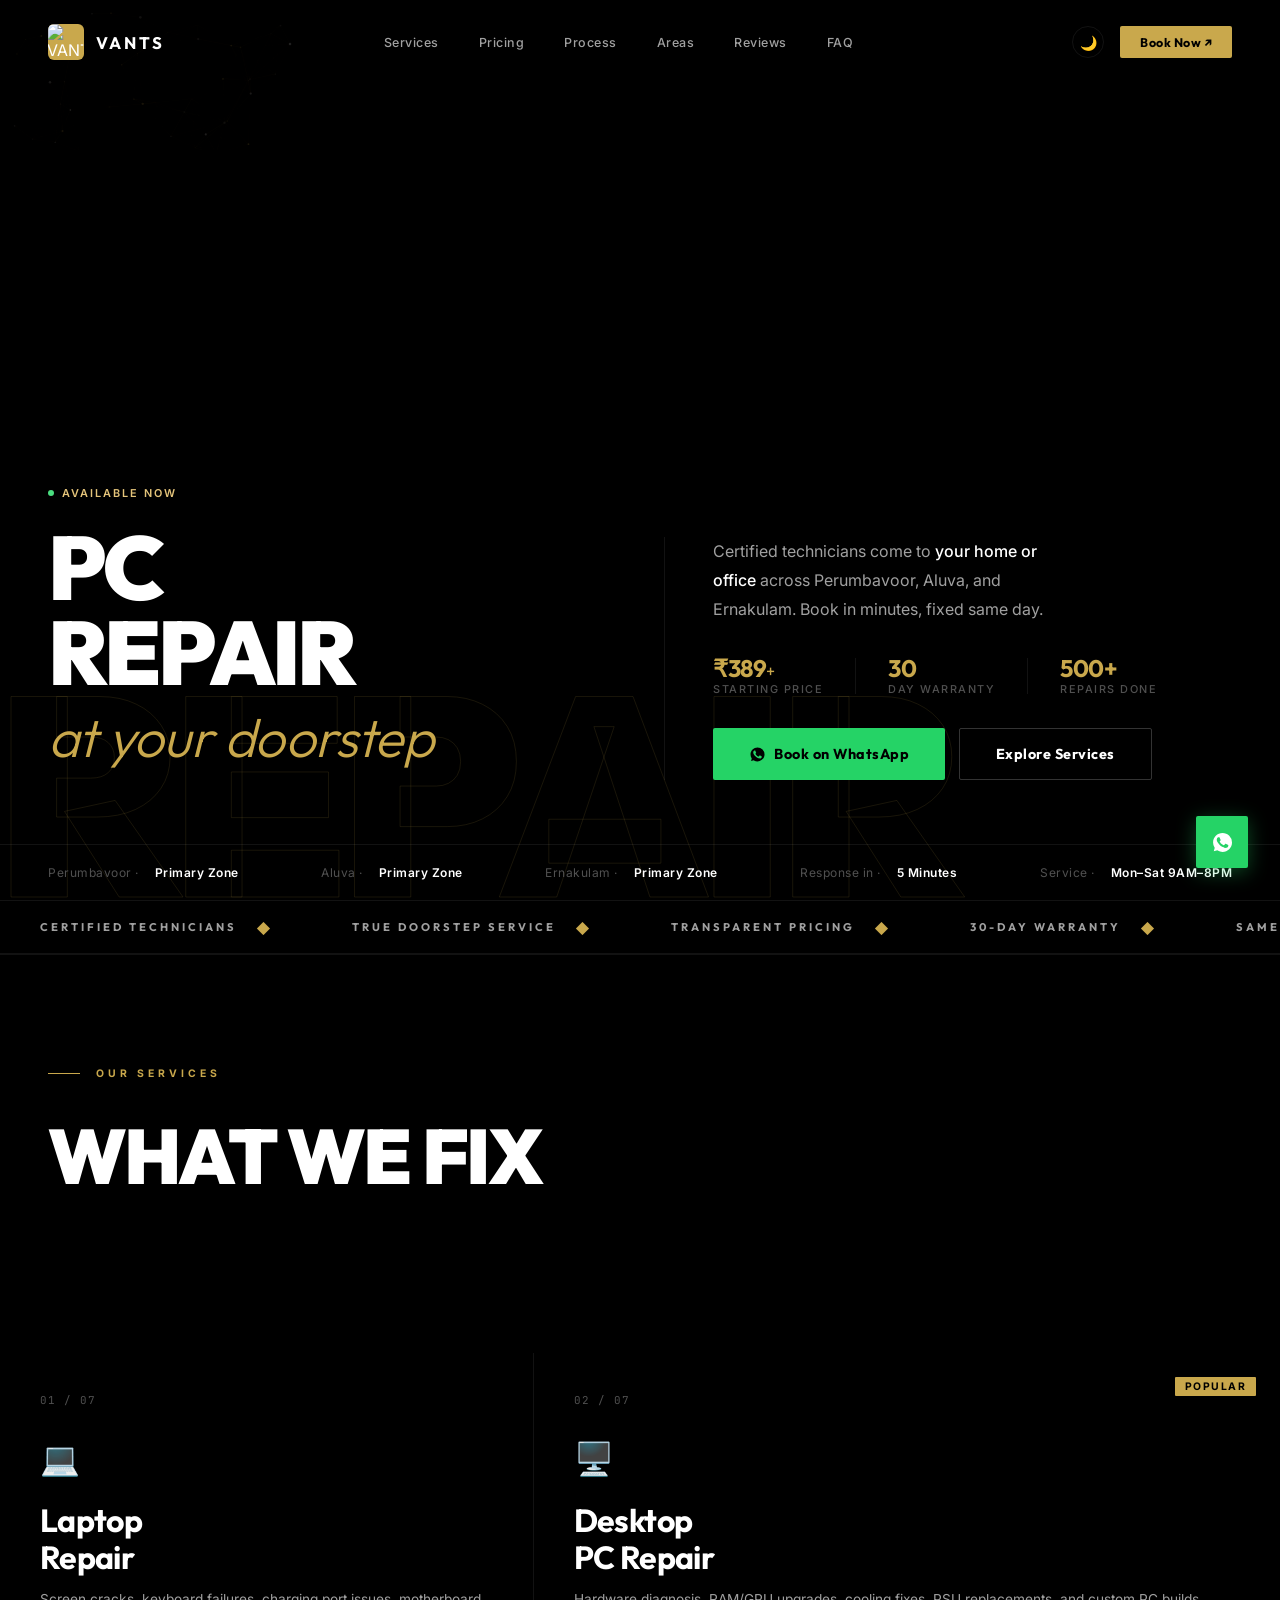
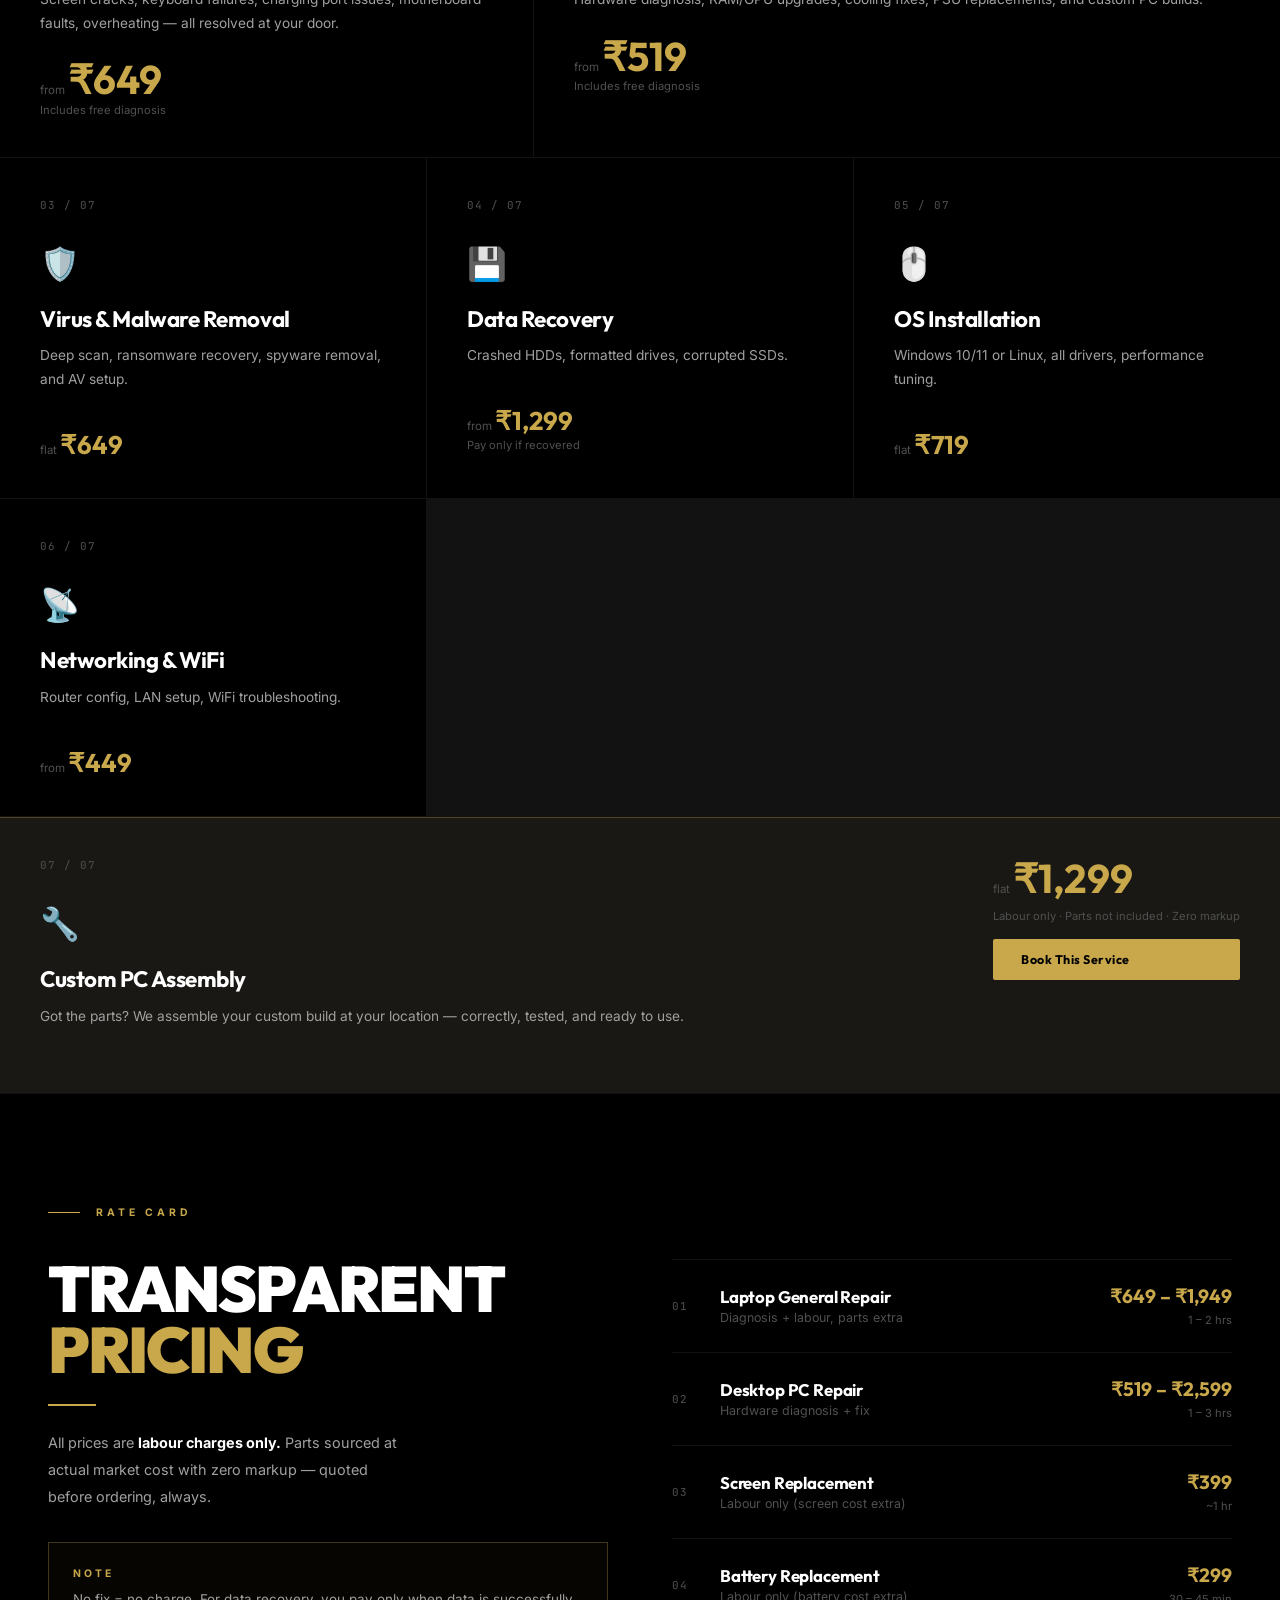
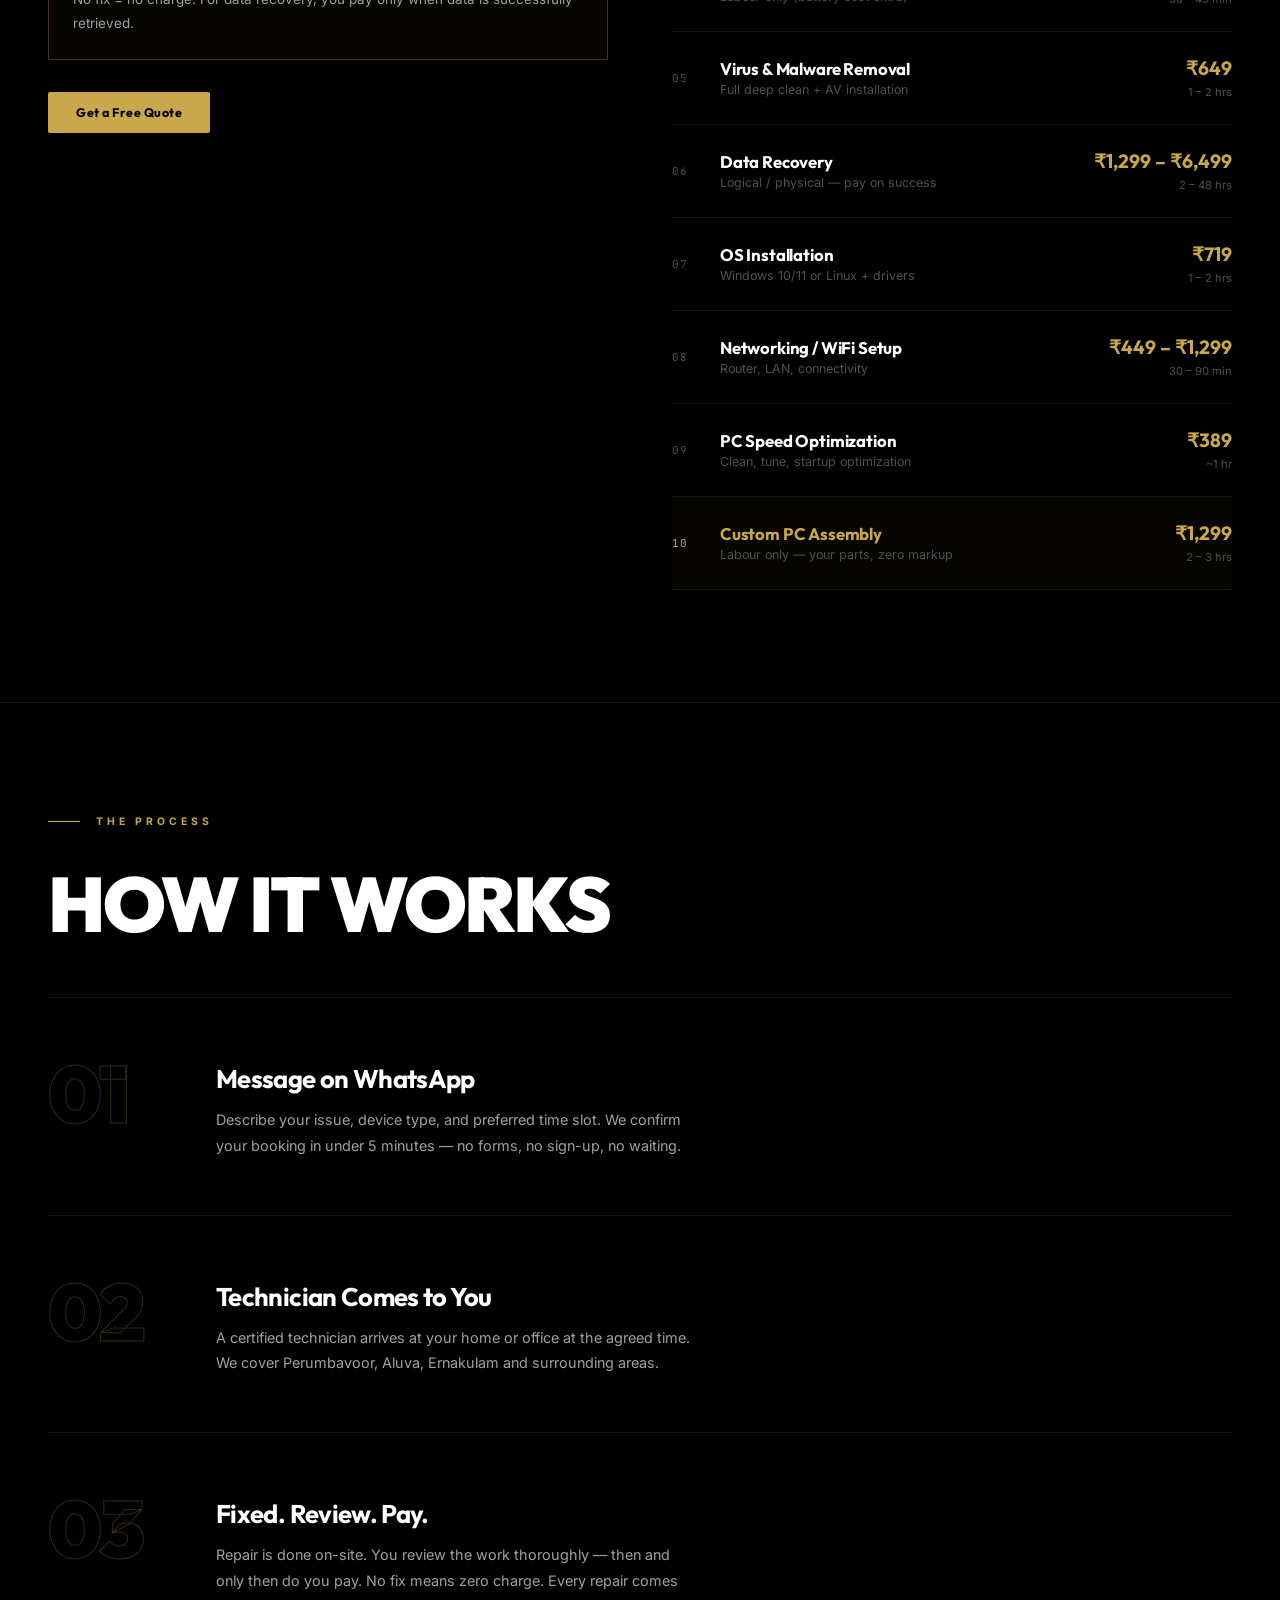
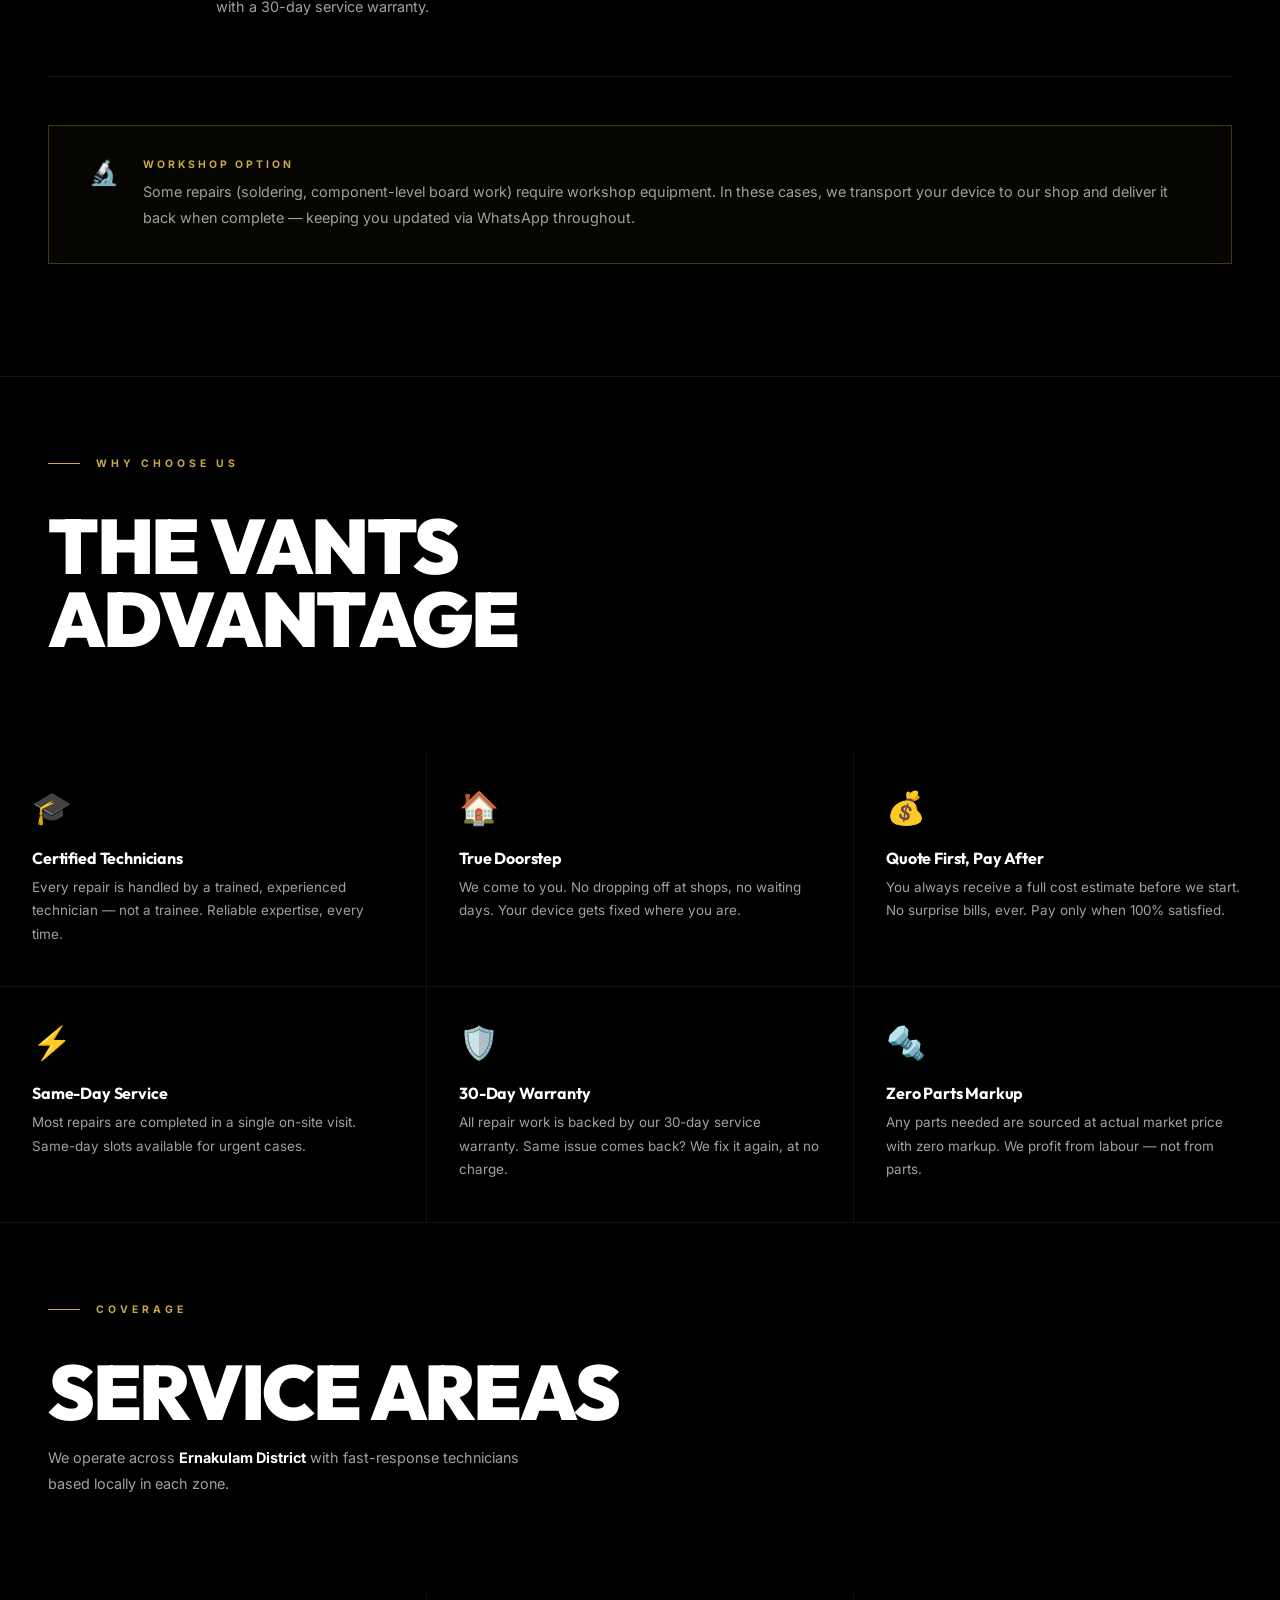
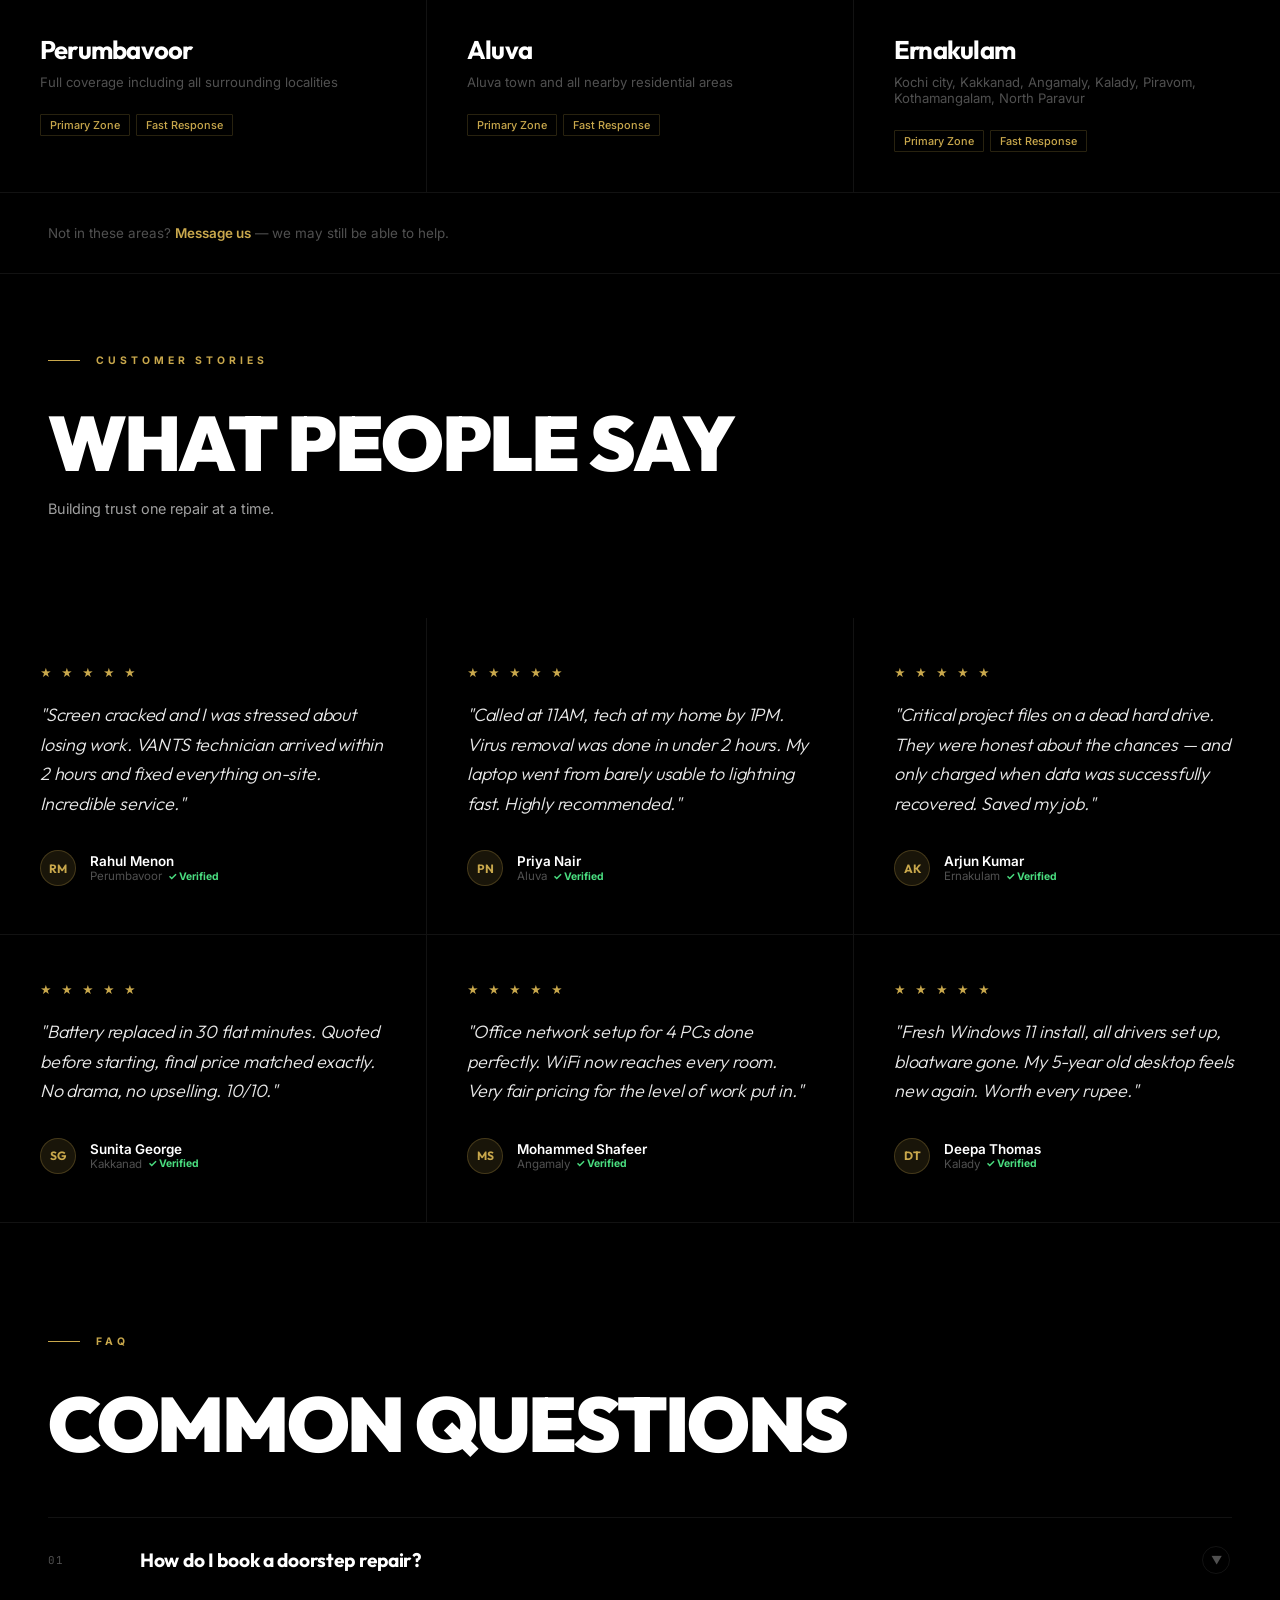
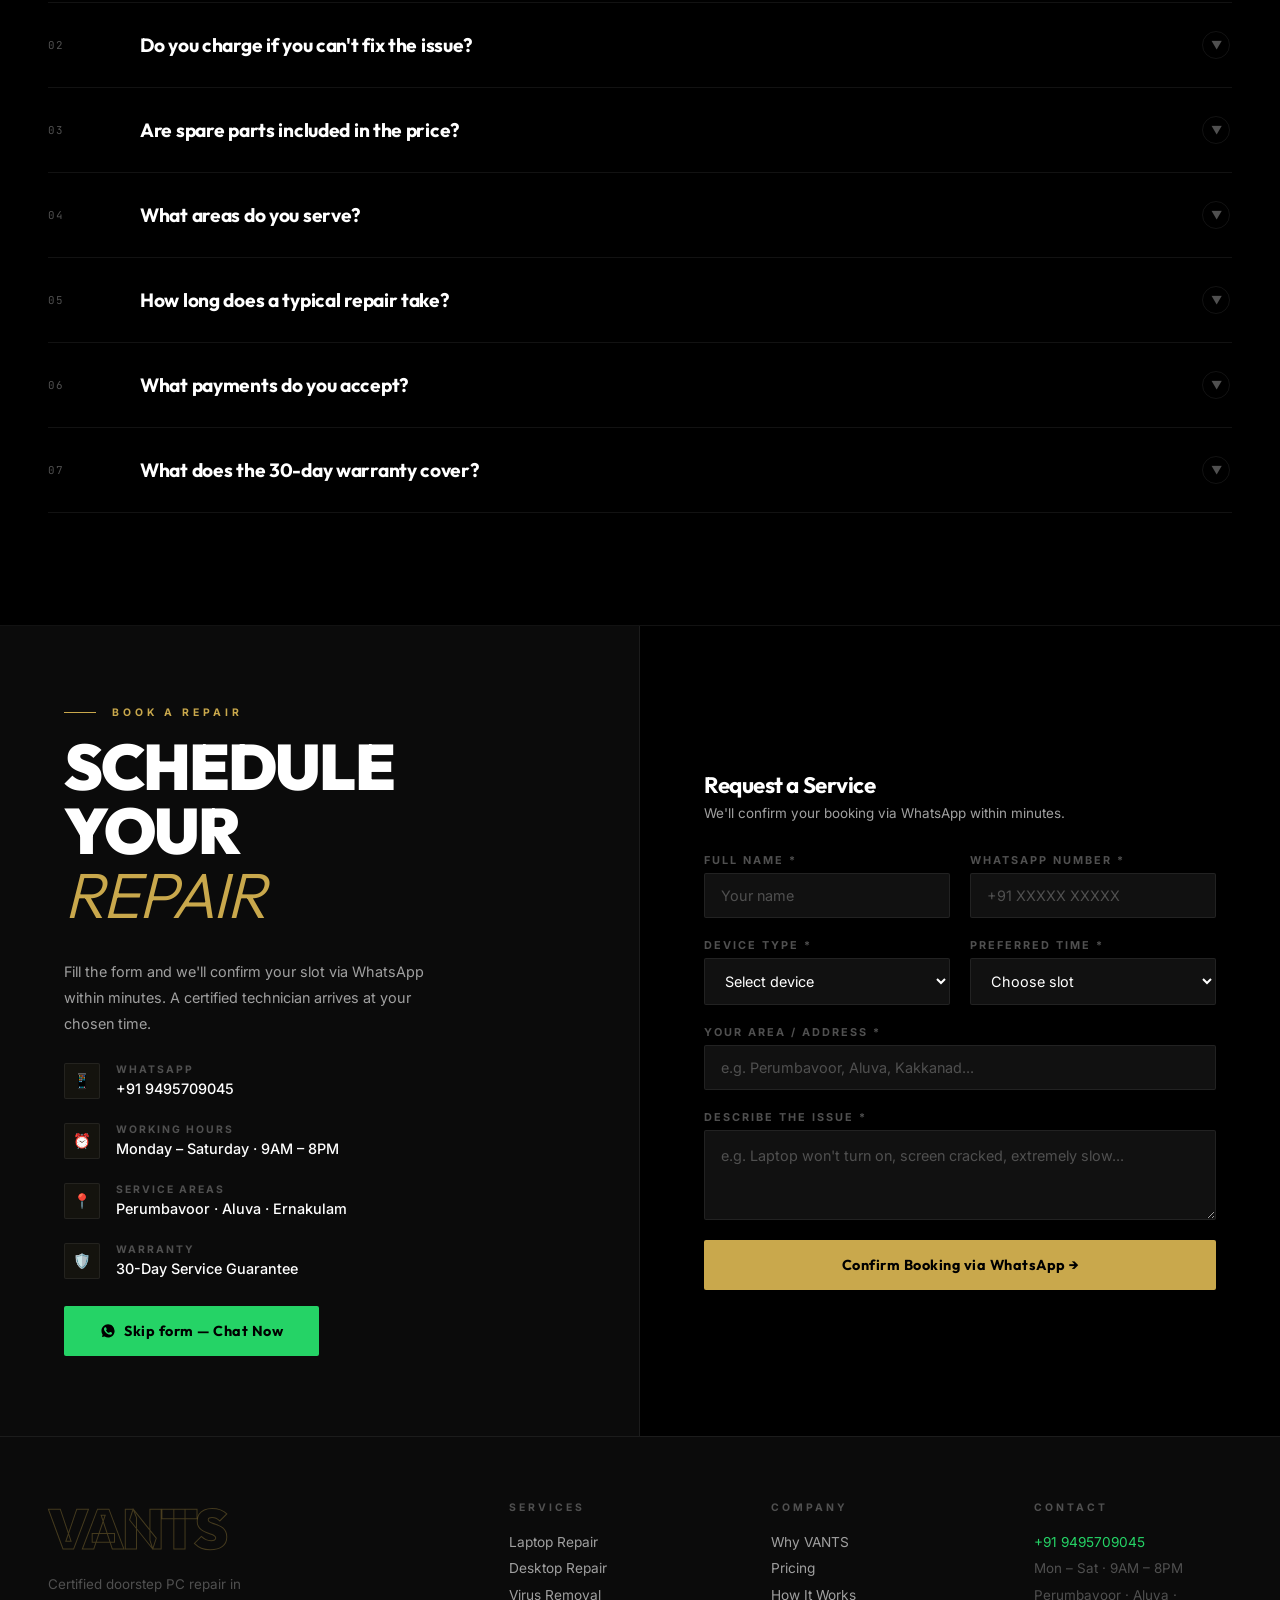
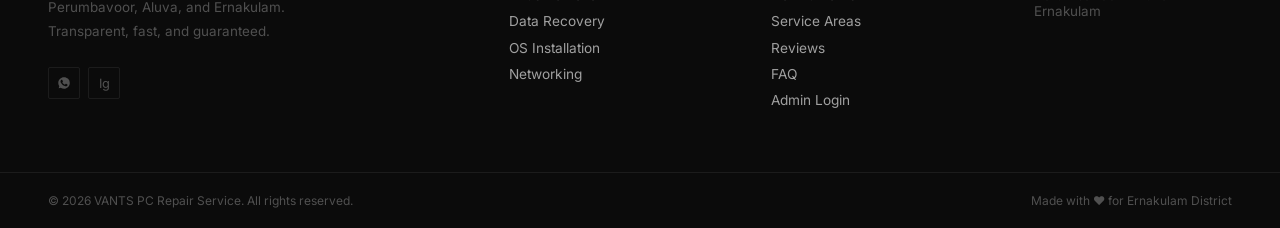
==== commit b4a19564: "Update index.html" ====
--- a/index.html
+++ b/index.html
@@ -1,6 +1,15 @@
 <!DOCTYPE html>
 <html lang="en" data-theme="dark">
 <head>
+  <!-- Google tag (gtag.js) -->
+<script async src="https://www.googletagmanager.com/gtag/js?id=G-HDBWDNVZ3N"></script>
+<script>
+  window.dataLayer = window.dataLayer || [];
+  function gtag(){dataLayer.push(arguments);}
+  gtag('js', new Date());
+
+  gtag('config', 'G-HDBWDNVZ3N');
+</script>
   <meta charset="UTF-8" />
   <meta name="viewport" content="width=device-width, initial-scale=1.0" />
   <title>VANTS PC Repair — Doorstep Service · Perumbavoor · Aluva · Ernakulam</title>
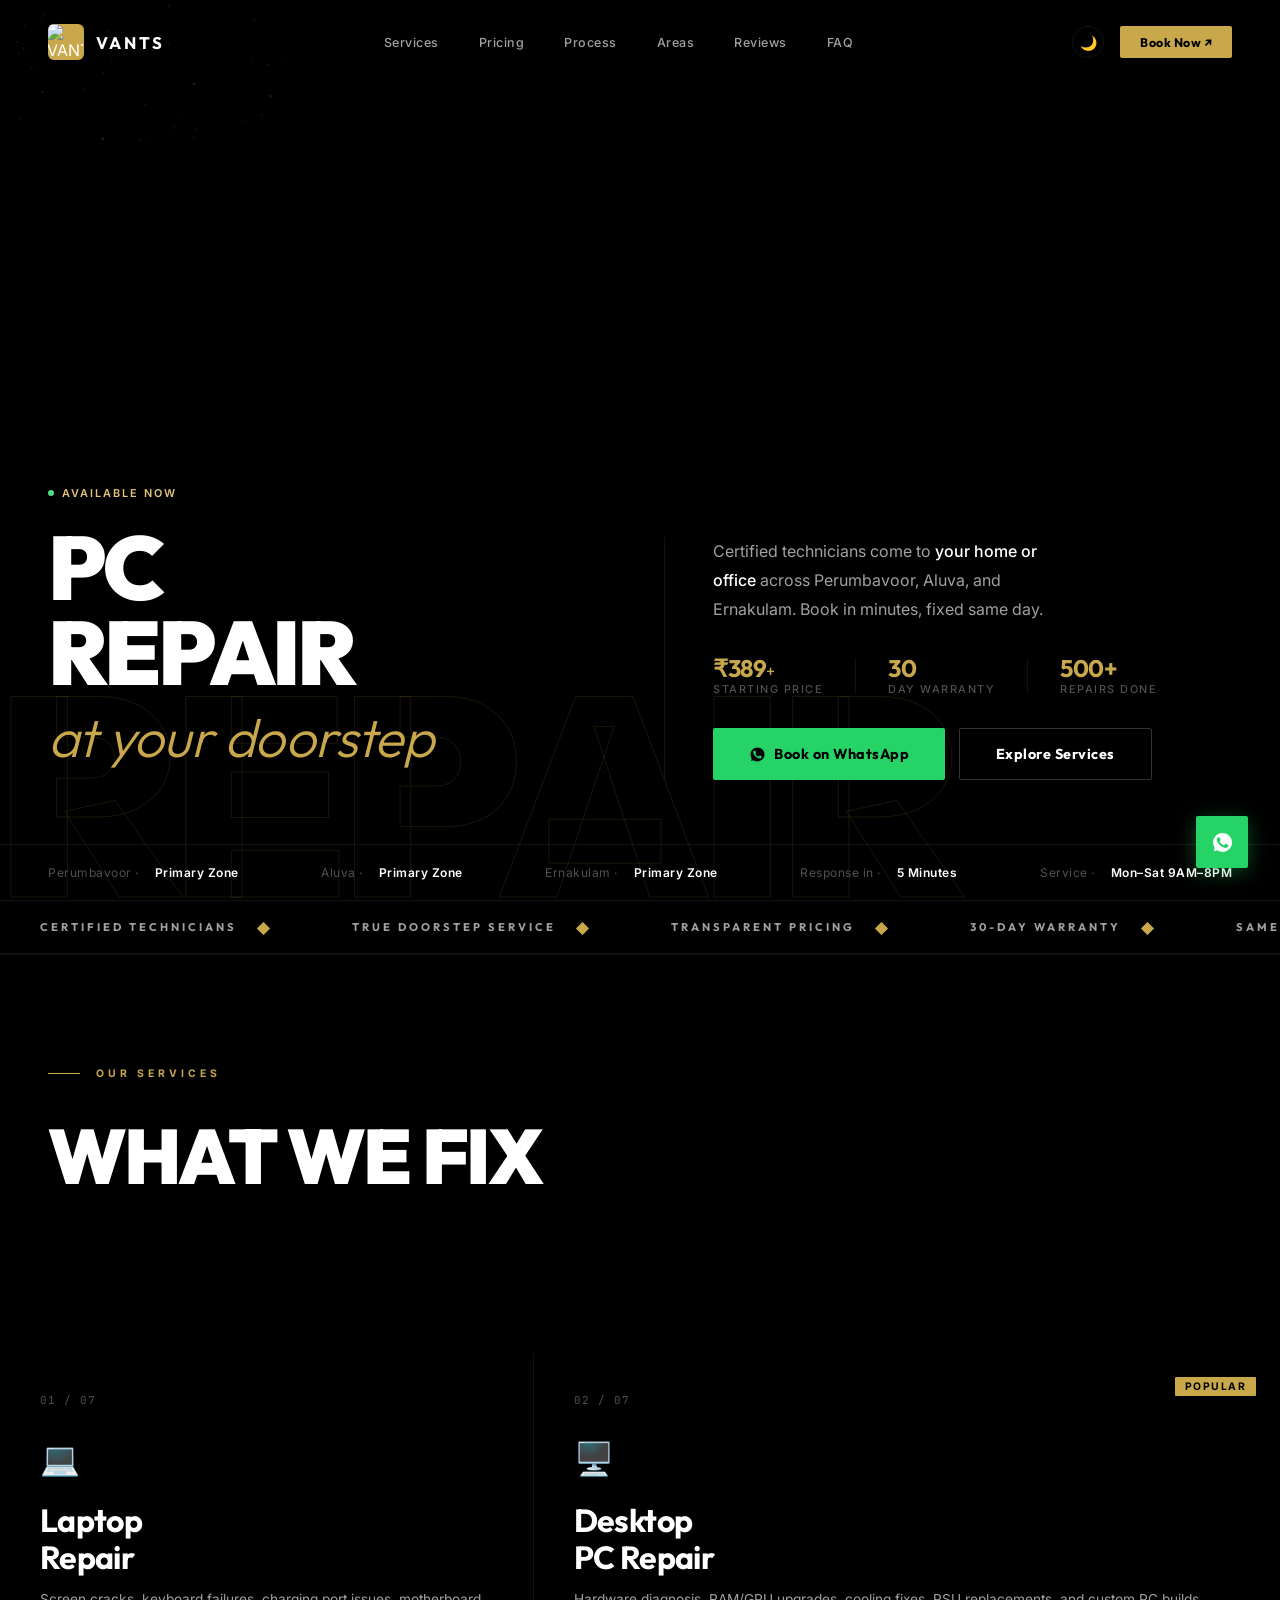
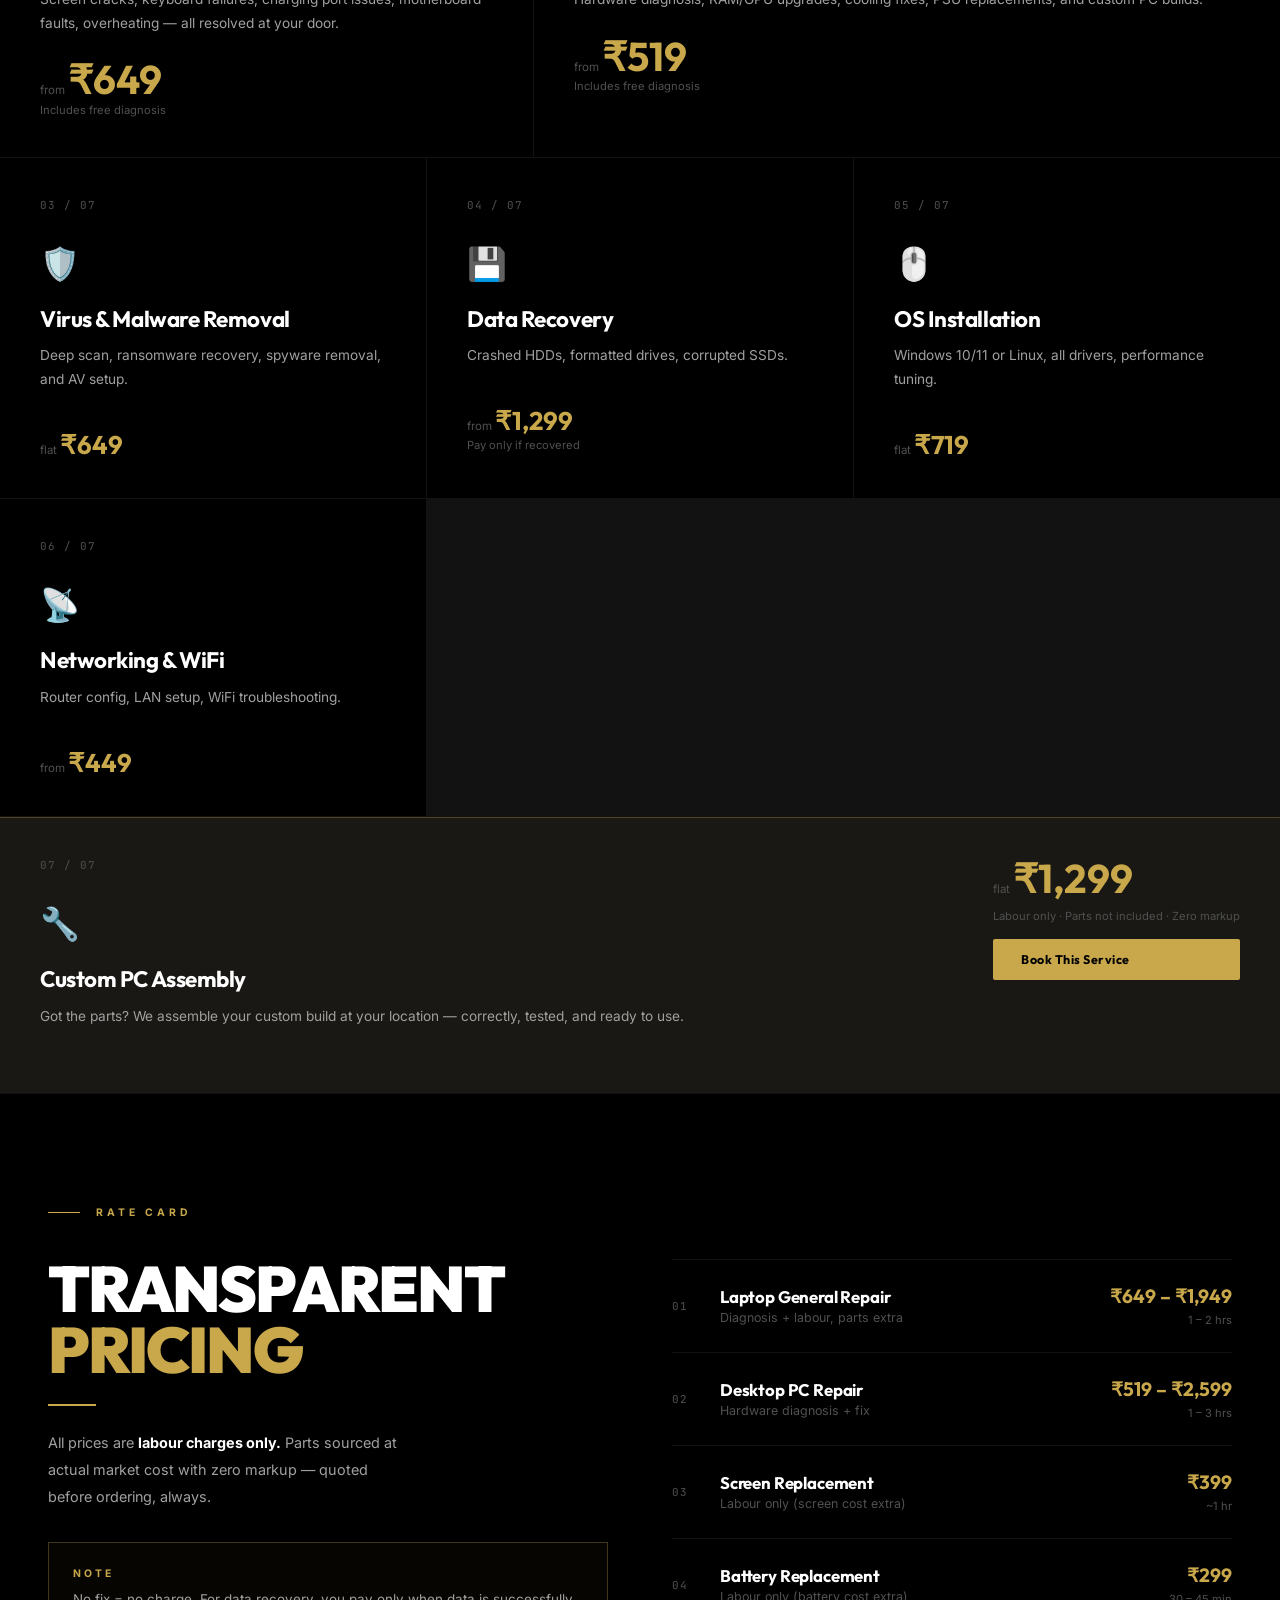
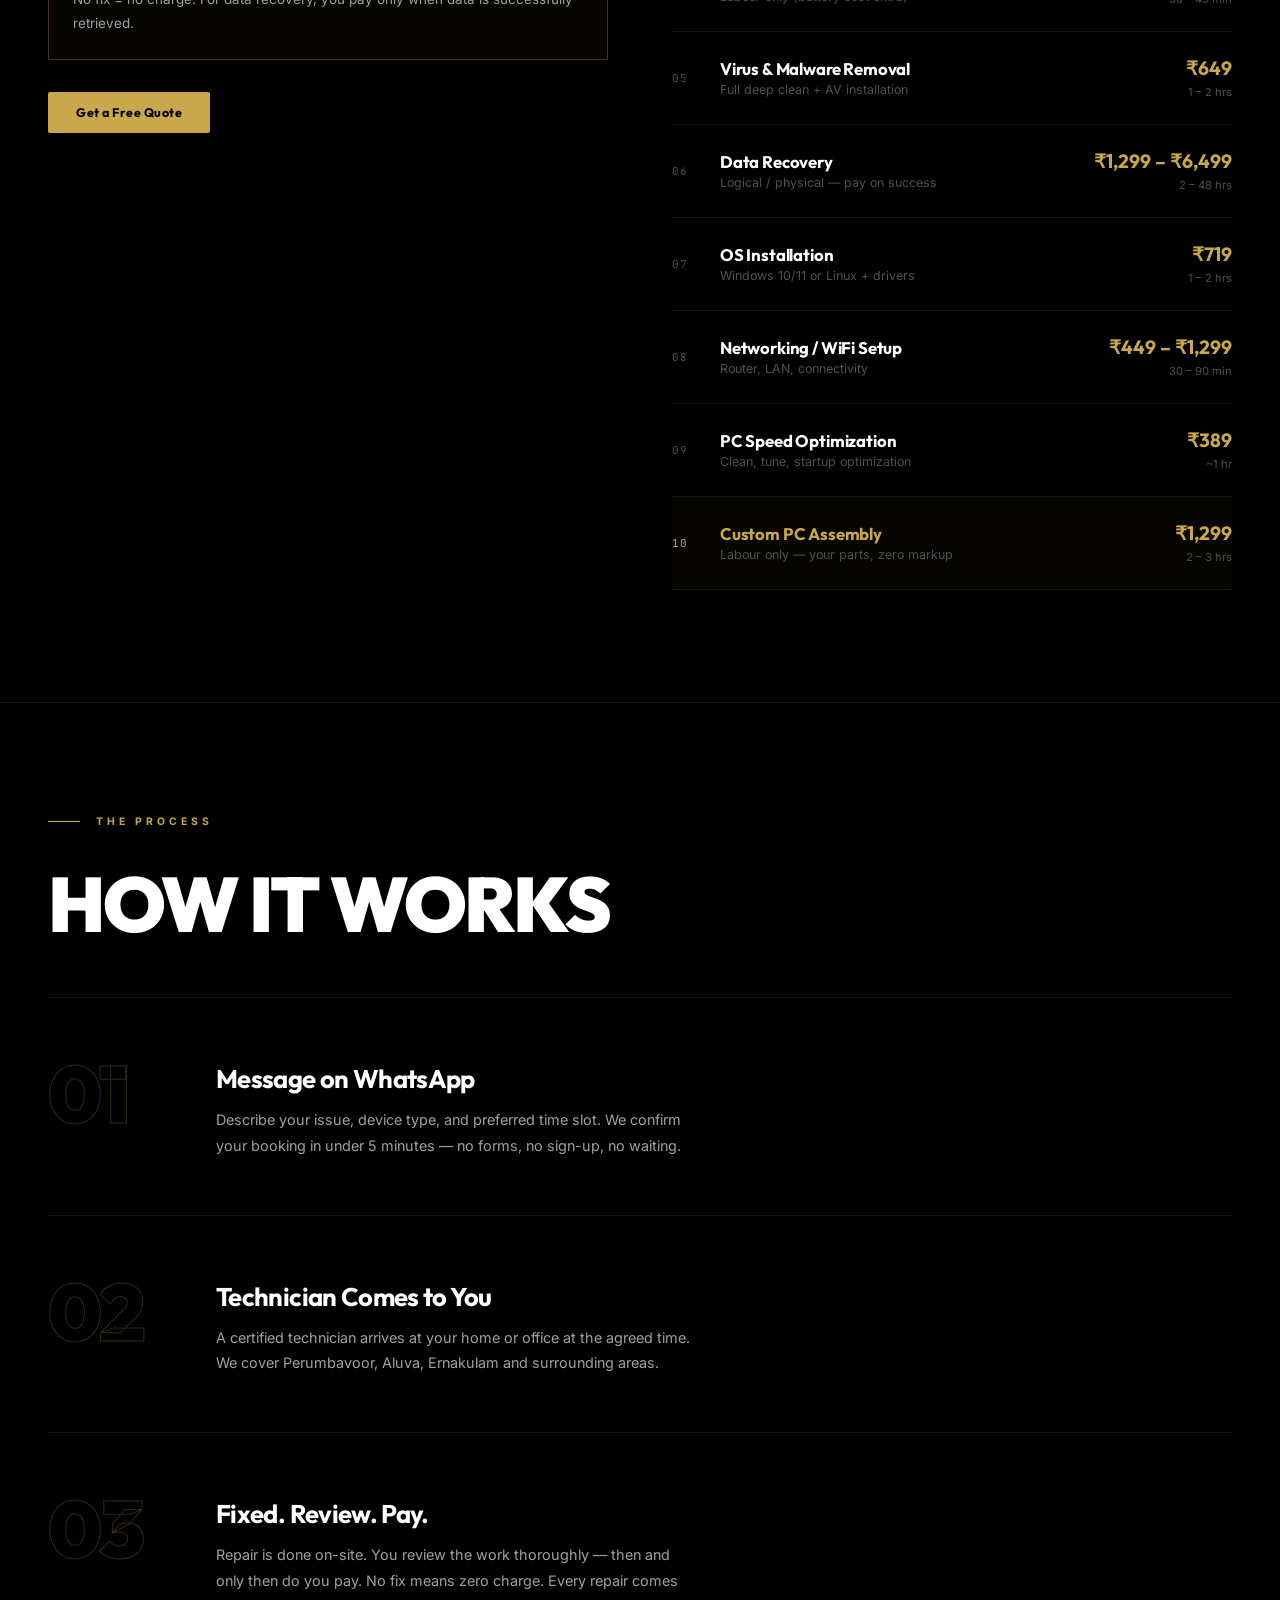
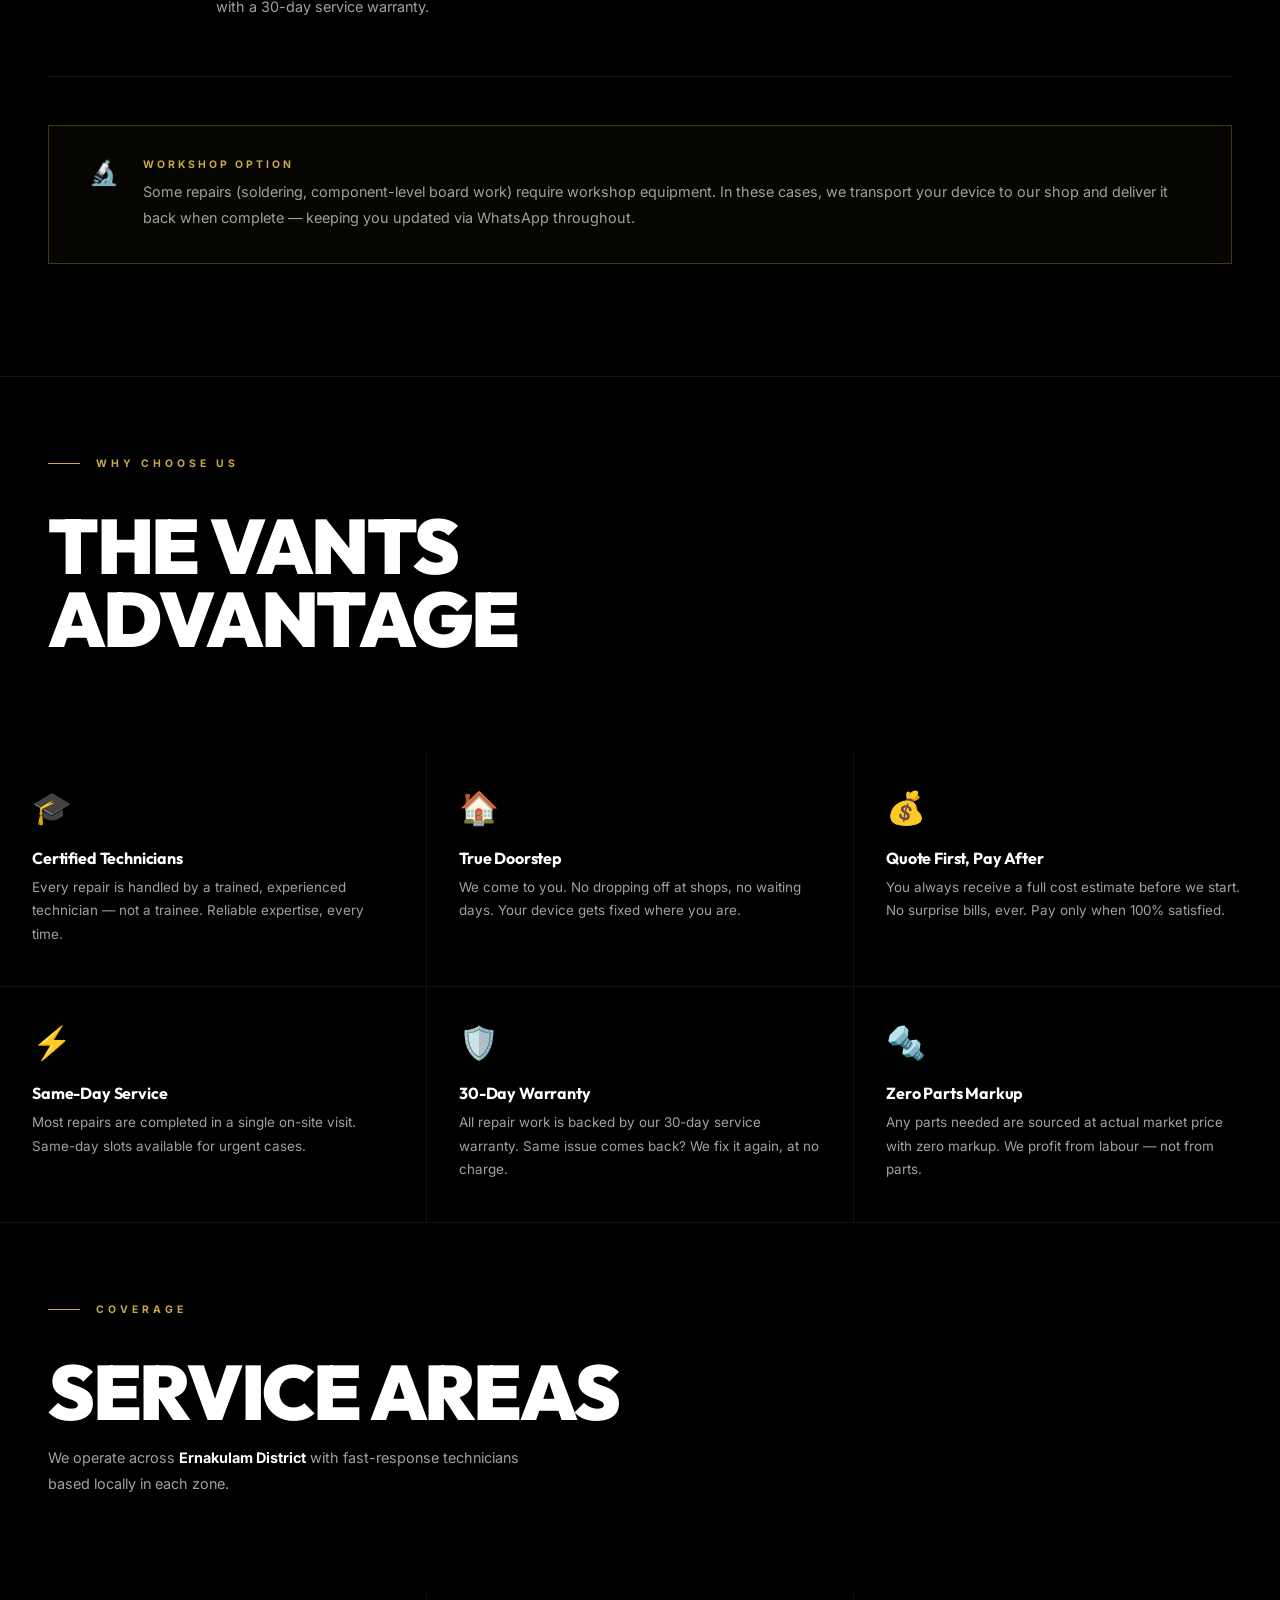
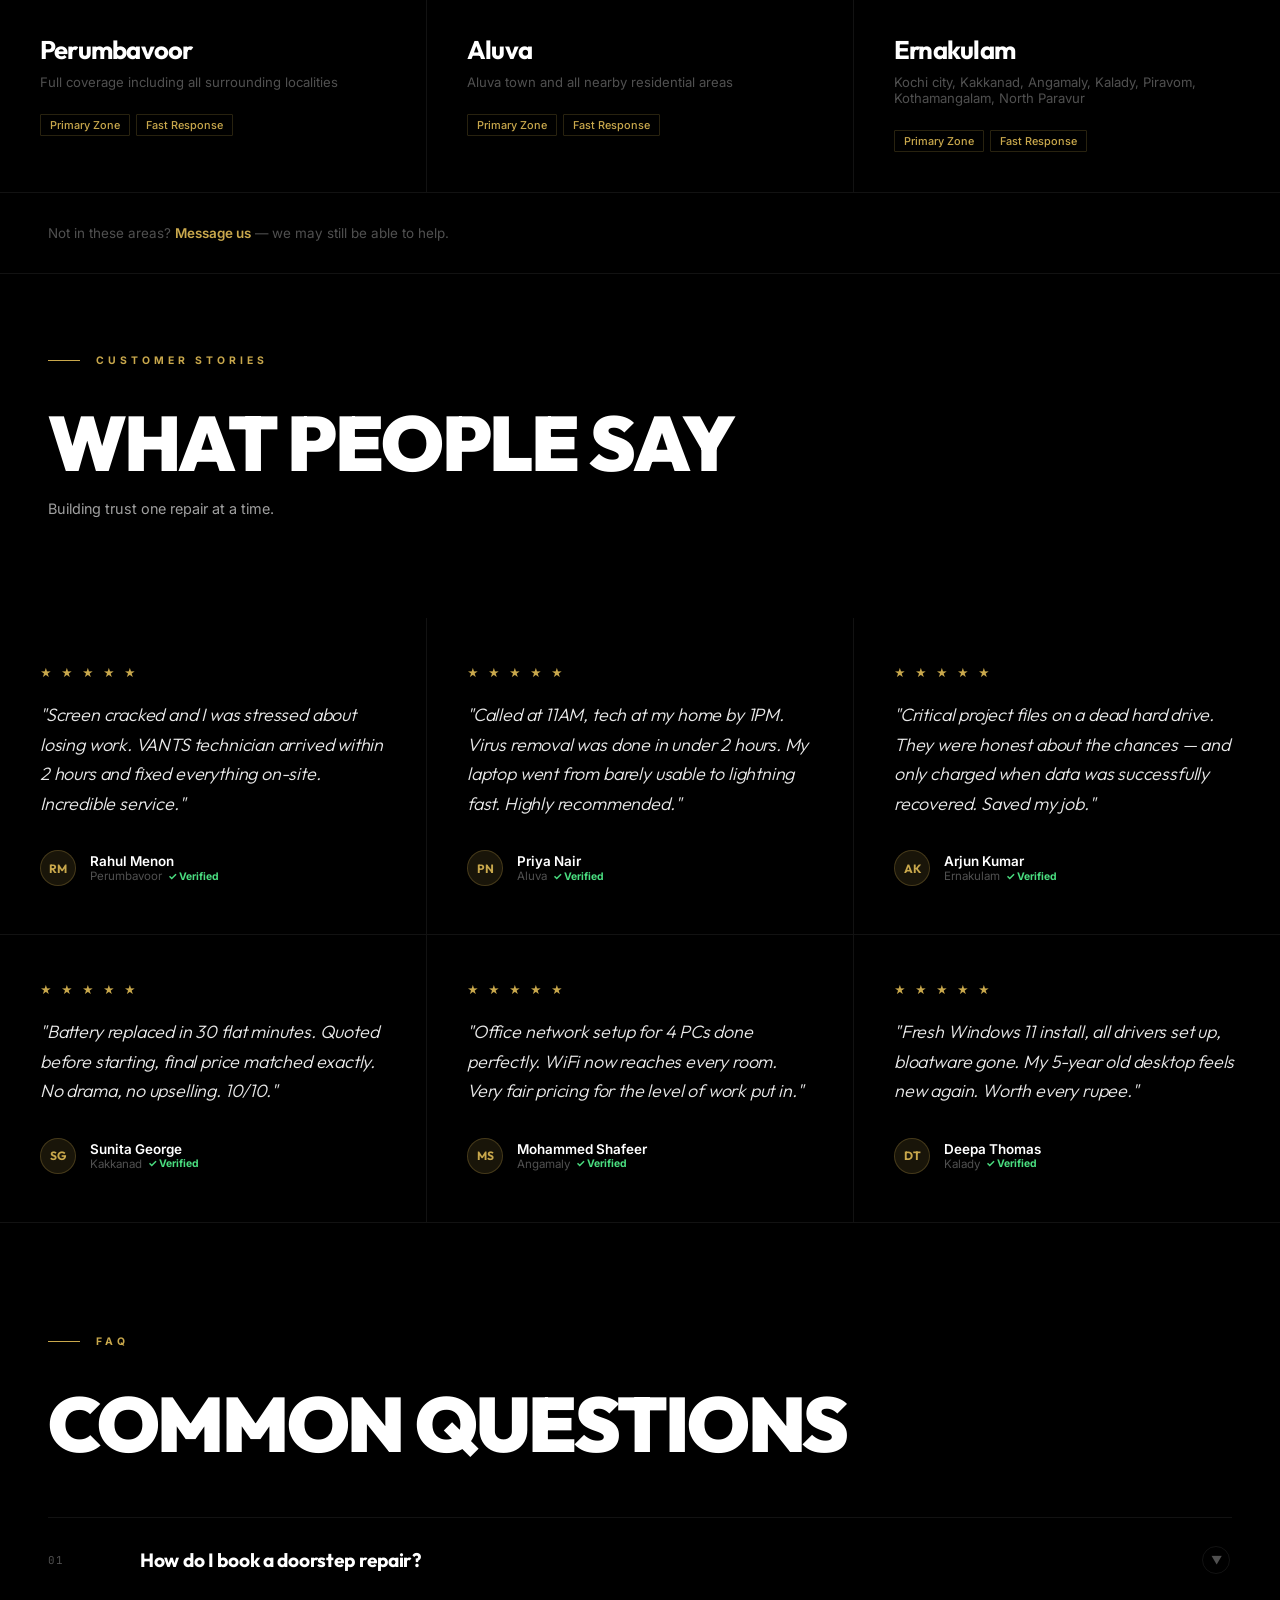
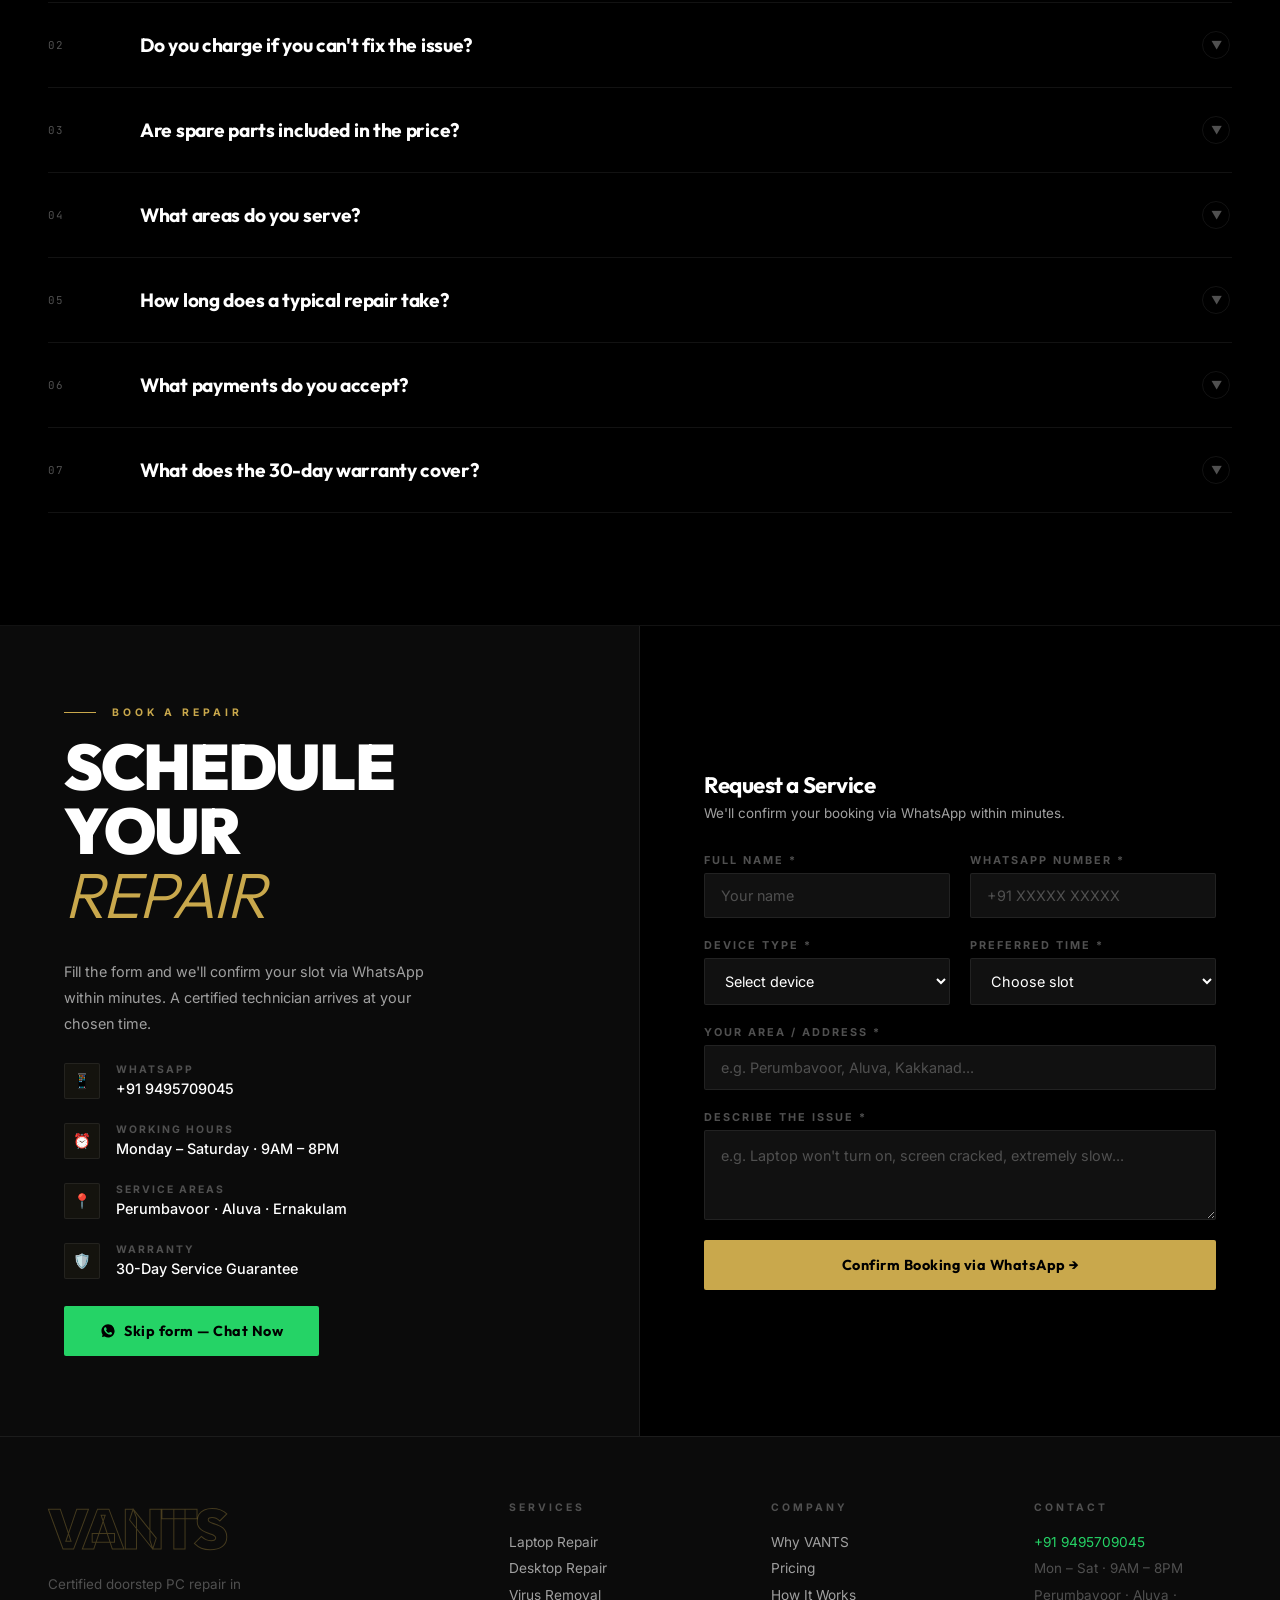
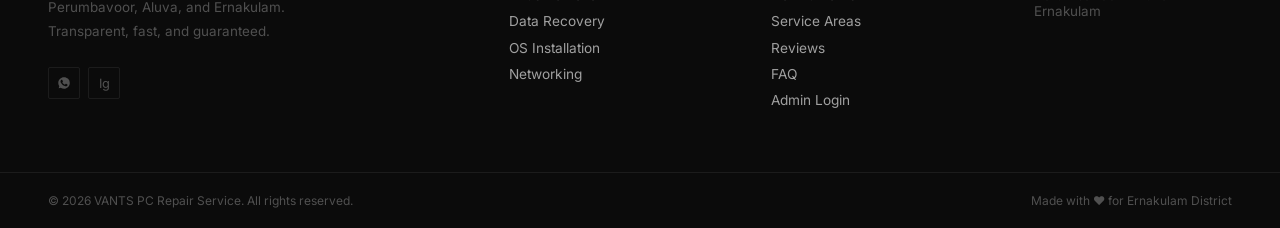
==== commit 15333bf2: "Update index.html" ====
--- a/index.html
+++ b/index.html
@@ -1,7 +1,6 @@
 <!DOCTYPE html>
 <html lang="en" data-theme="dark">
-<head>
-  <!-- Google tag (gtag.js) -->
+<head><!-- Google tag (gtag.js) -->
 <script async src="https://www.googletagmanager.com/gtag/js?id=G-HDBWDNVZ3N"></script>
 <script>
   window.dataLayer = window.dataLayer || [];
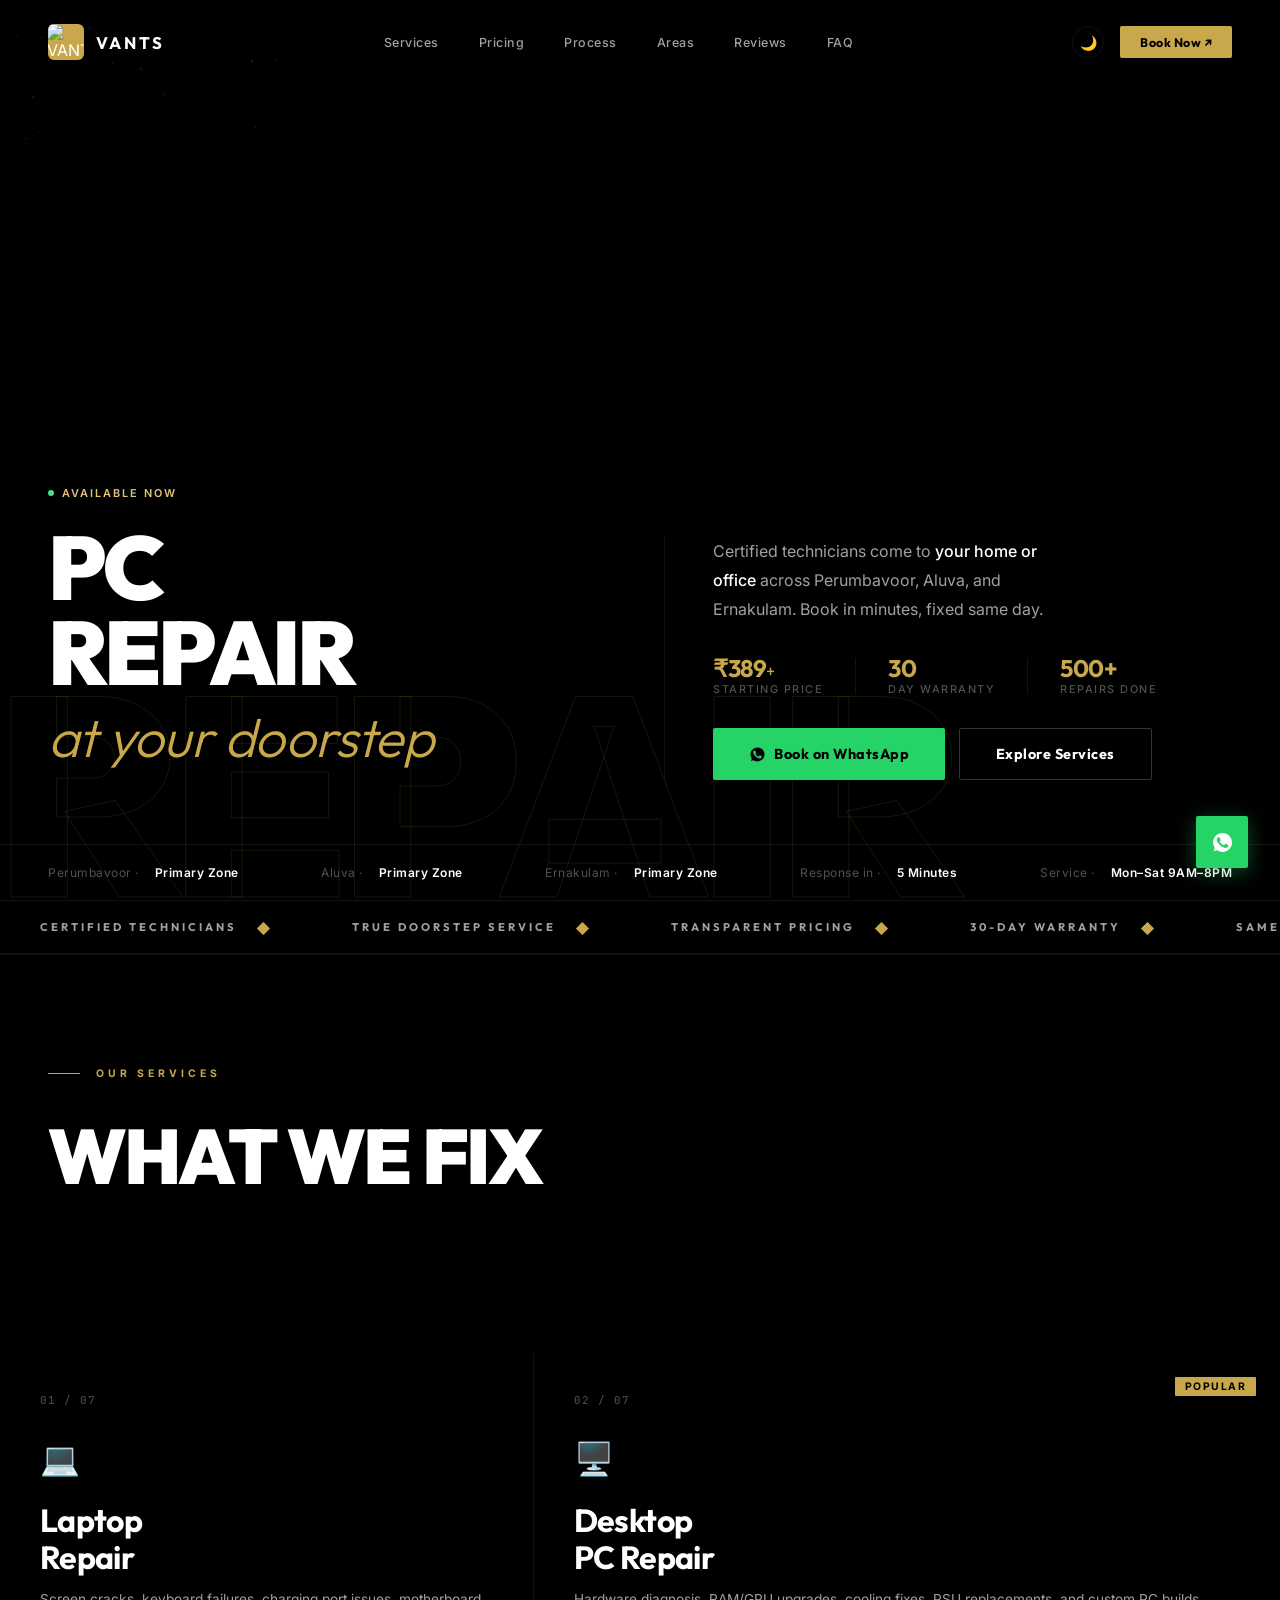
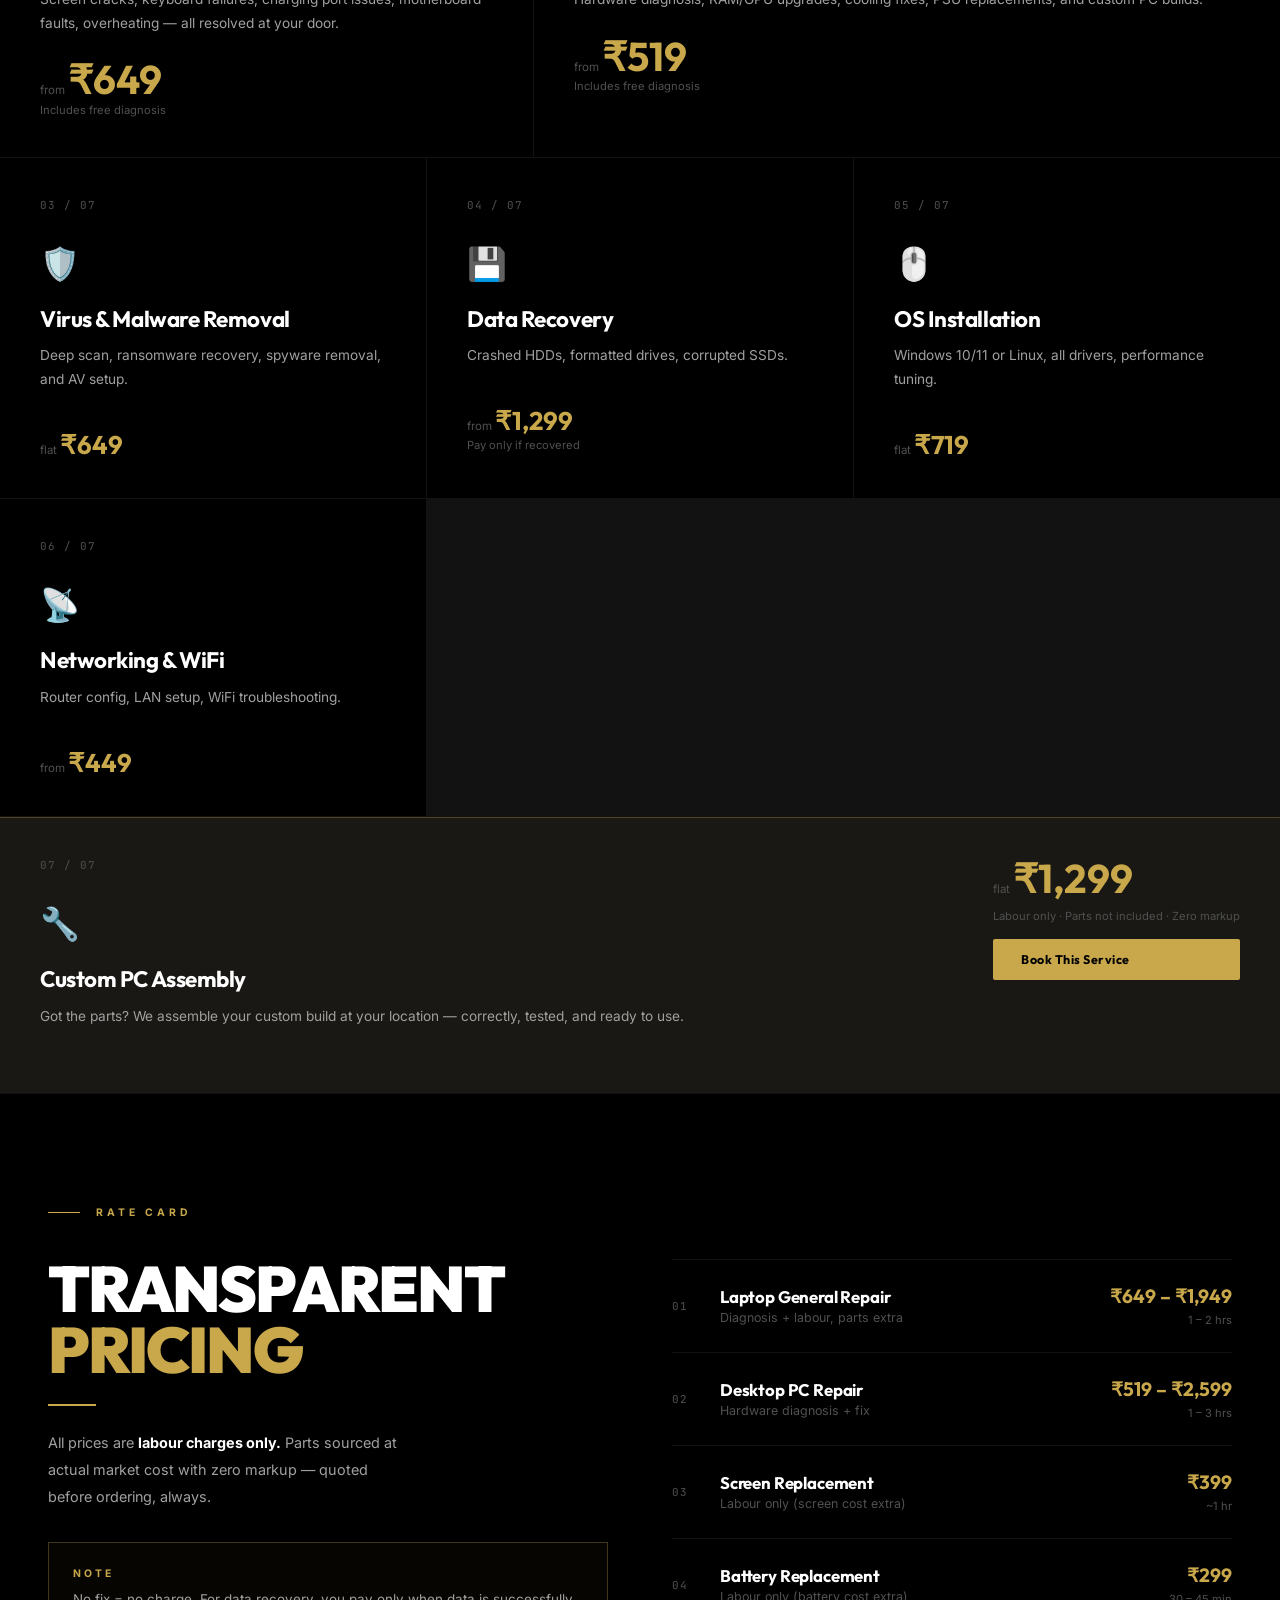
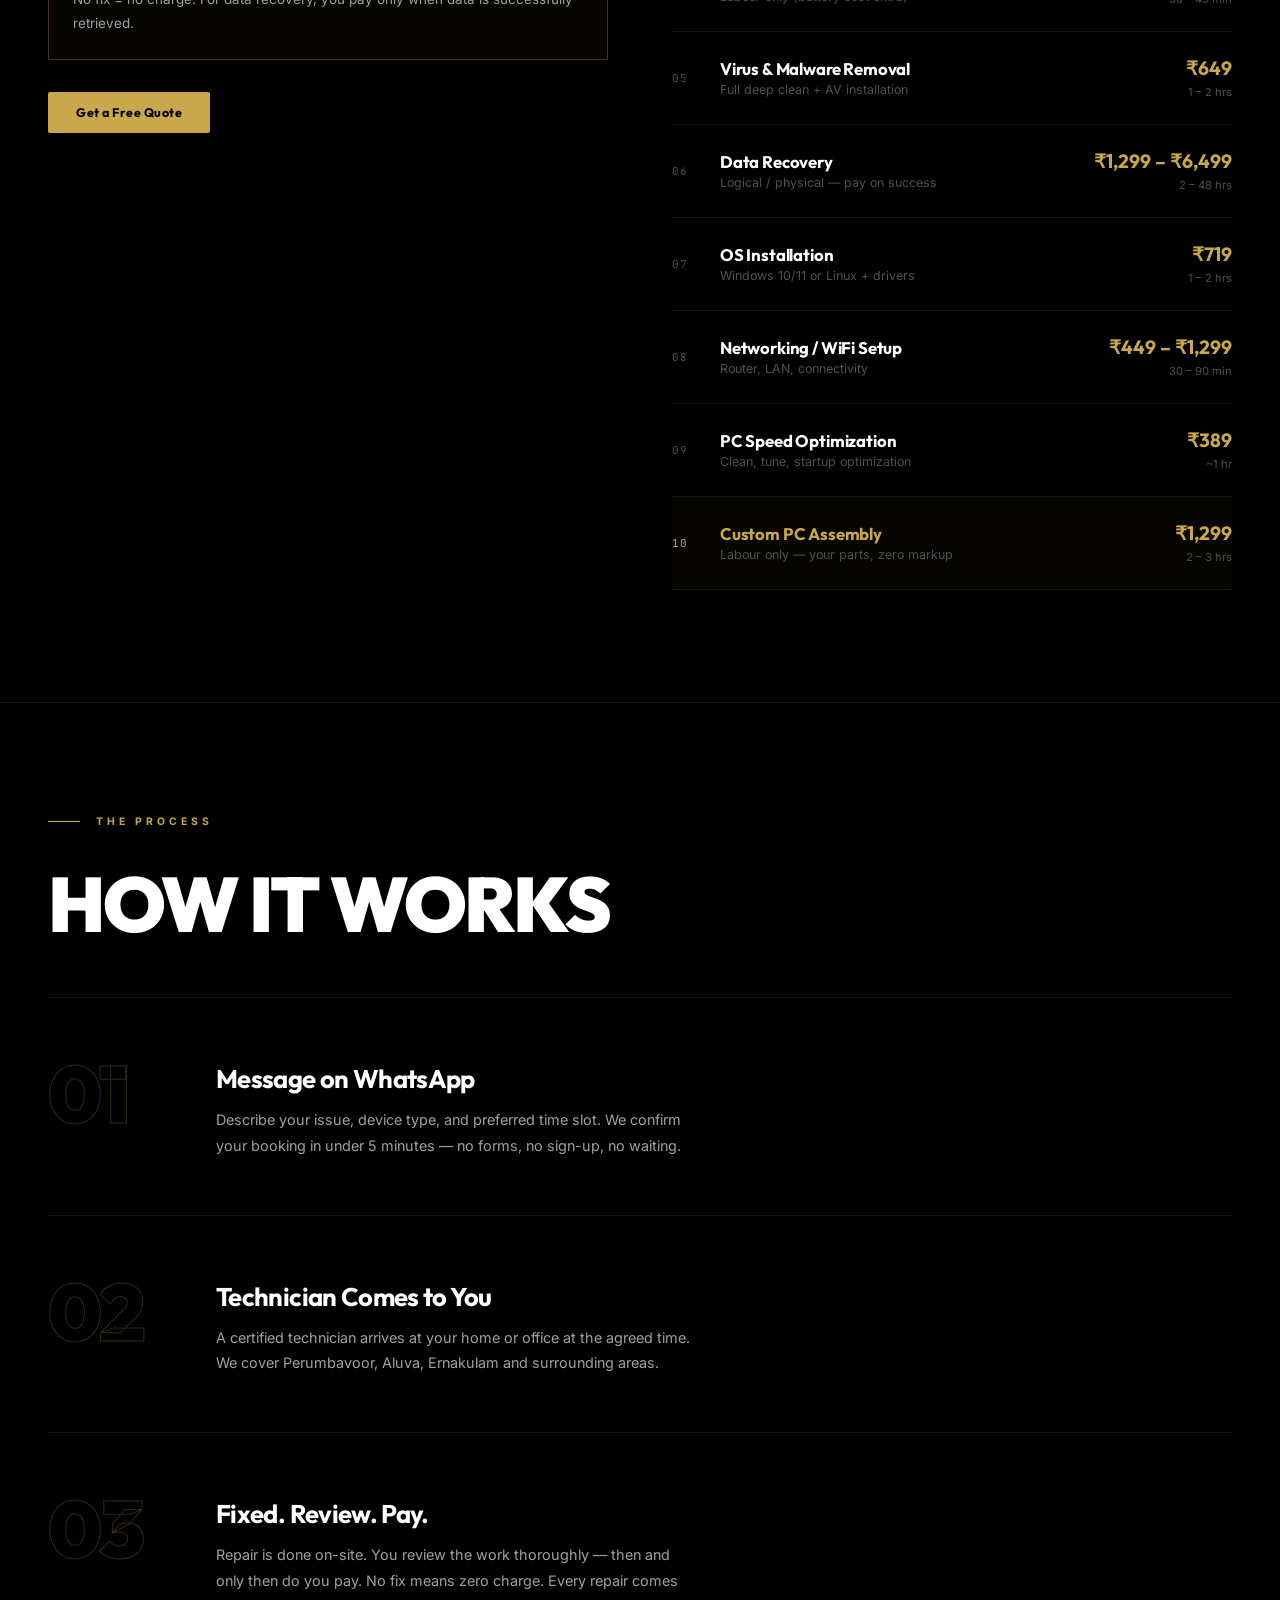
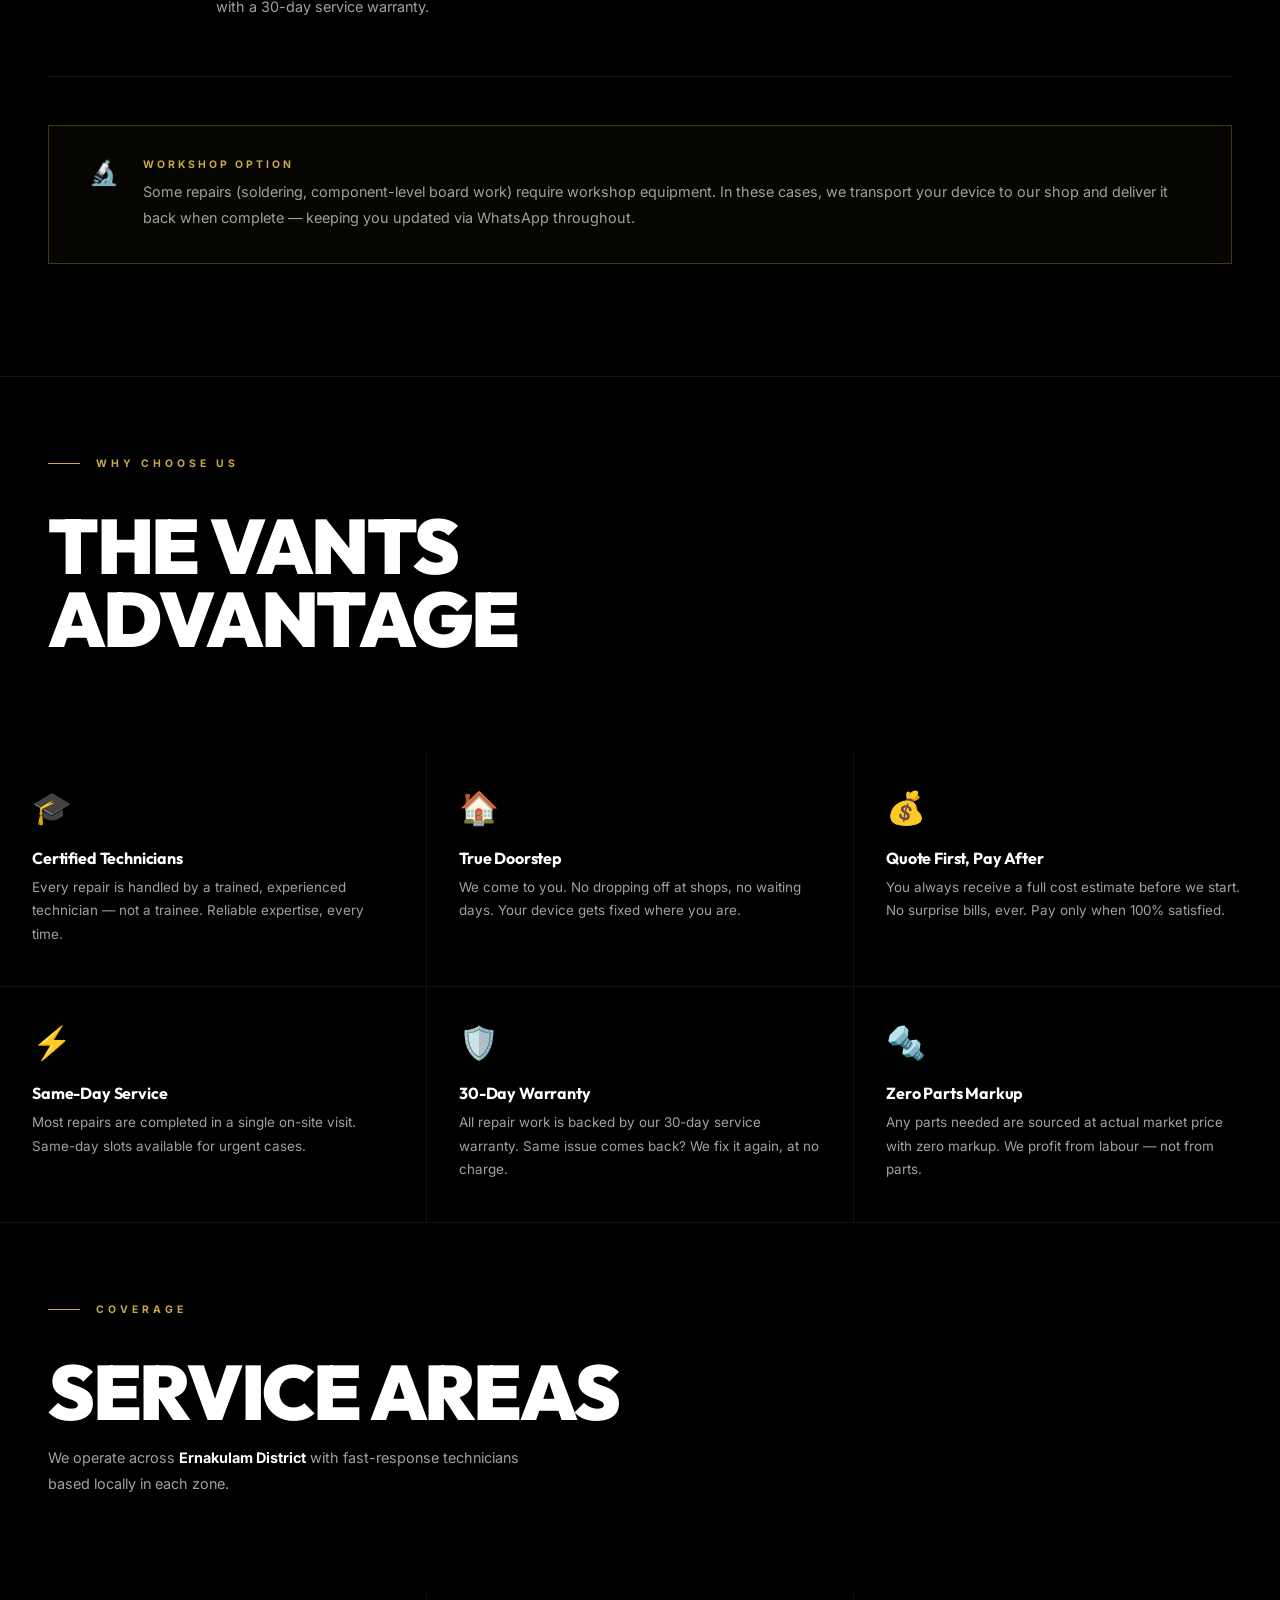
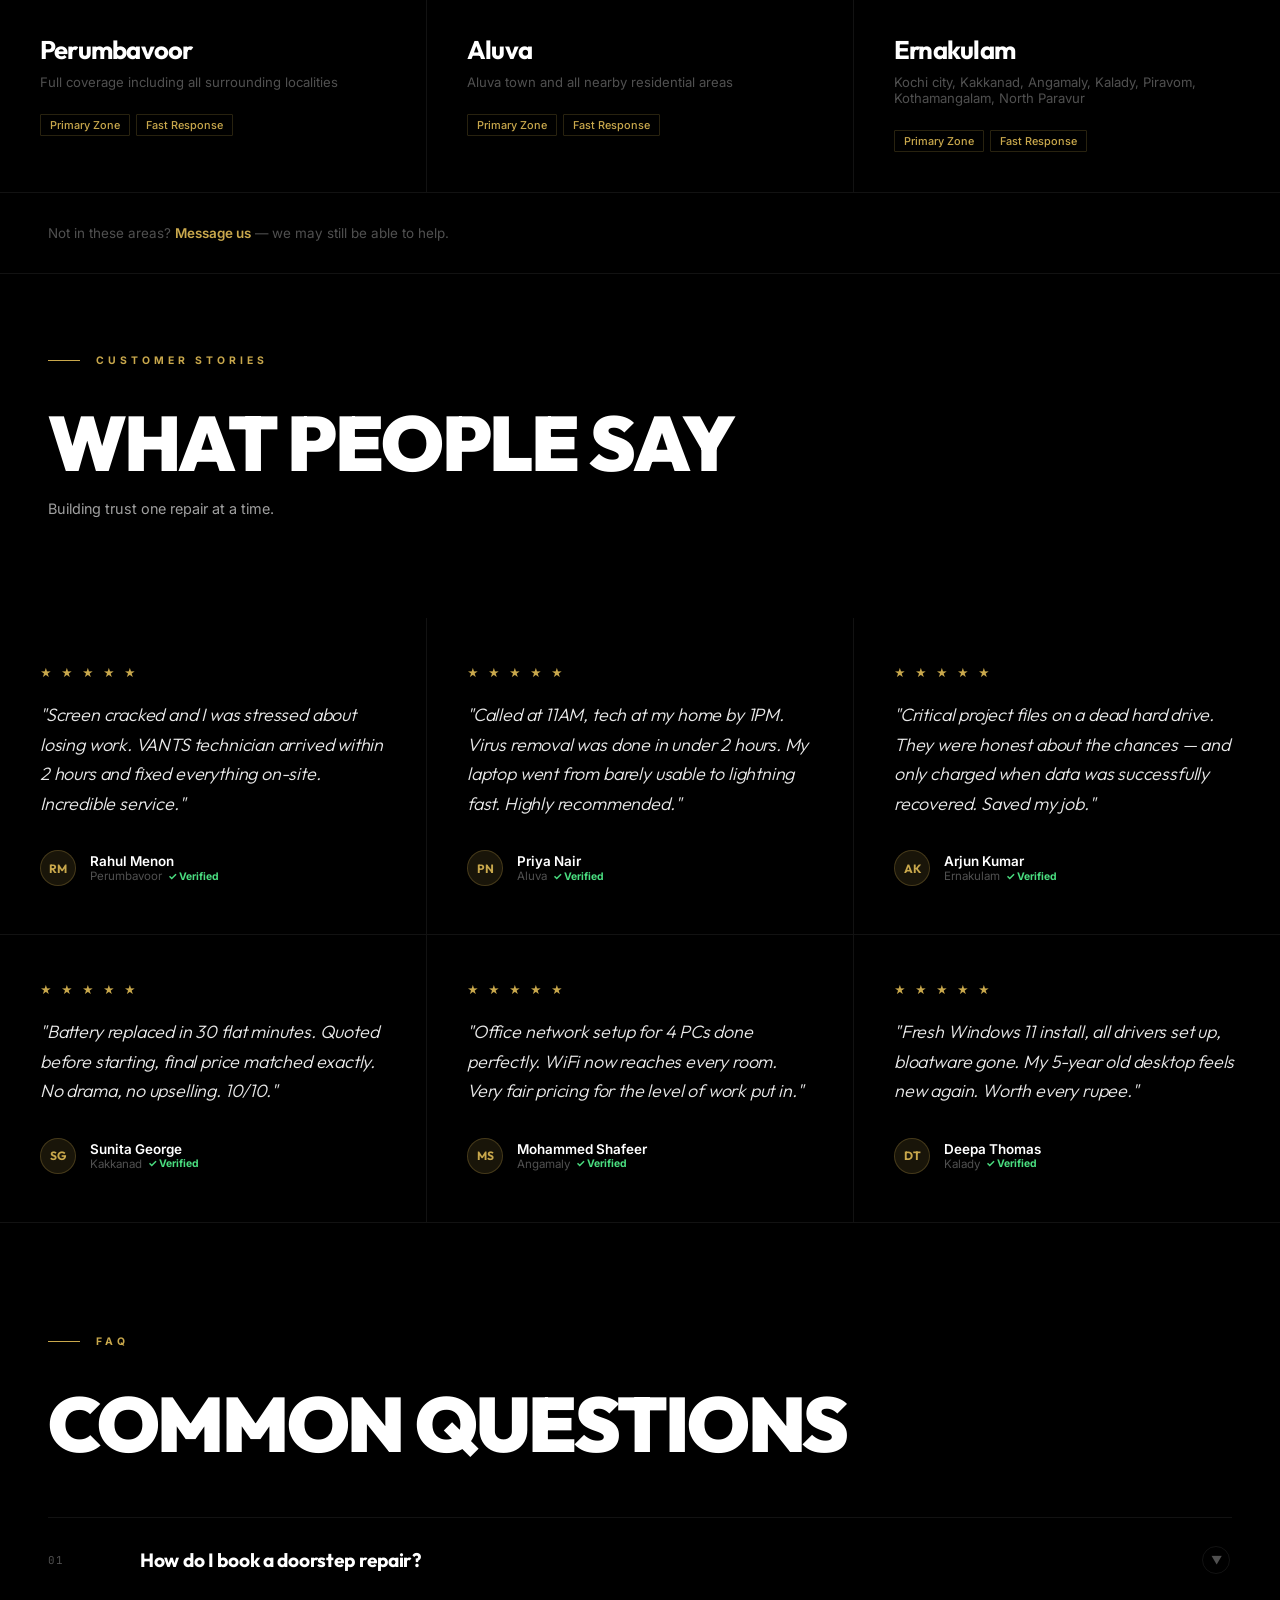
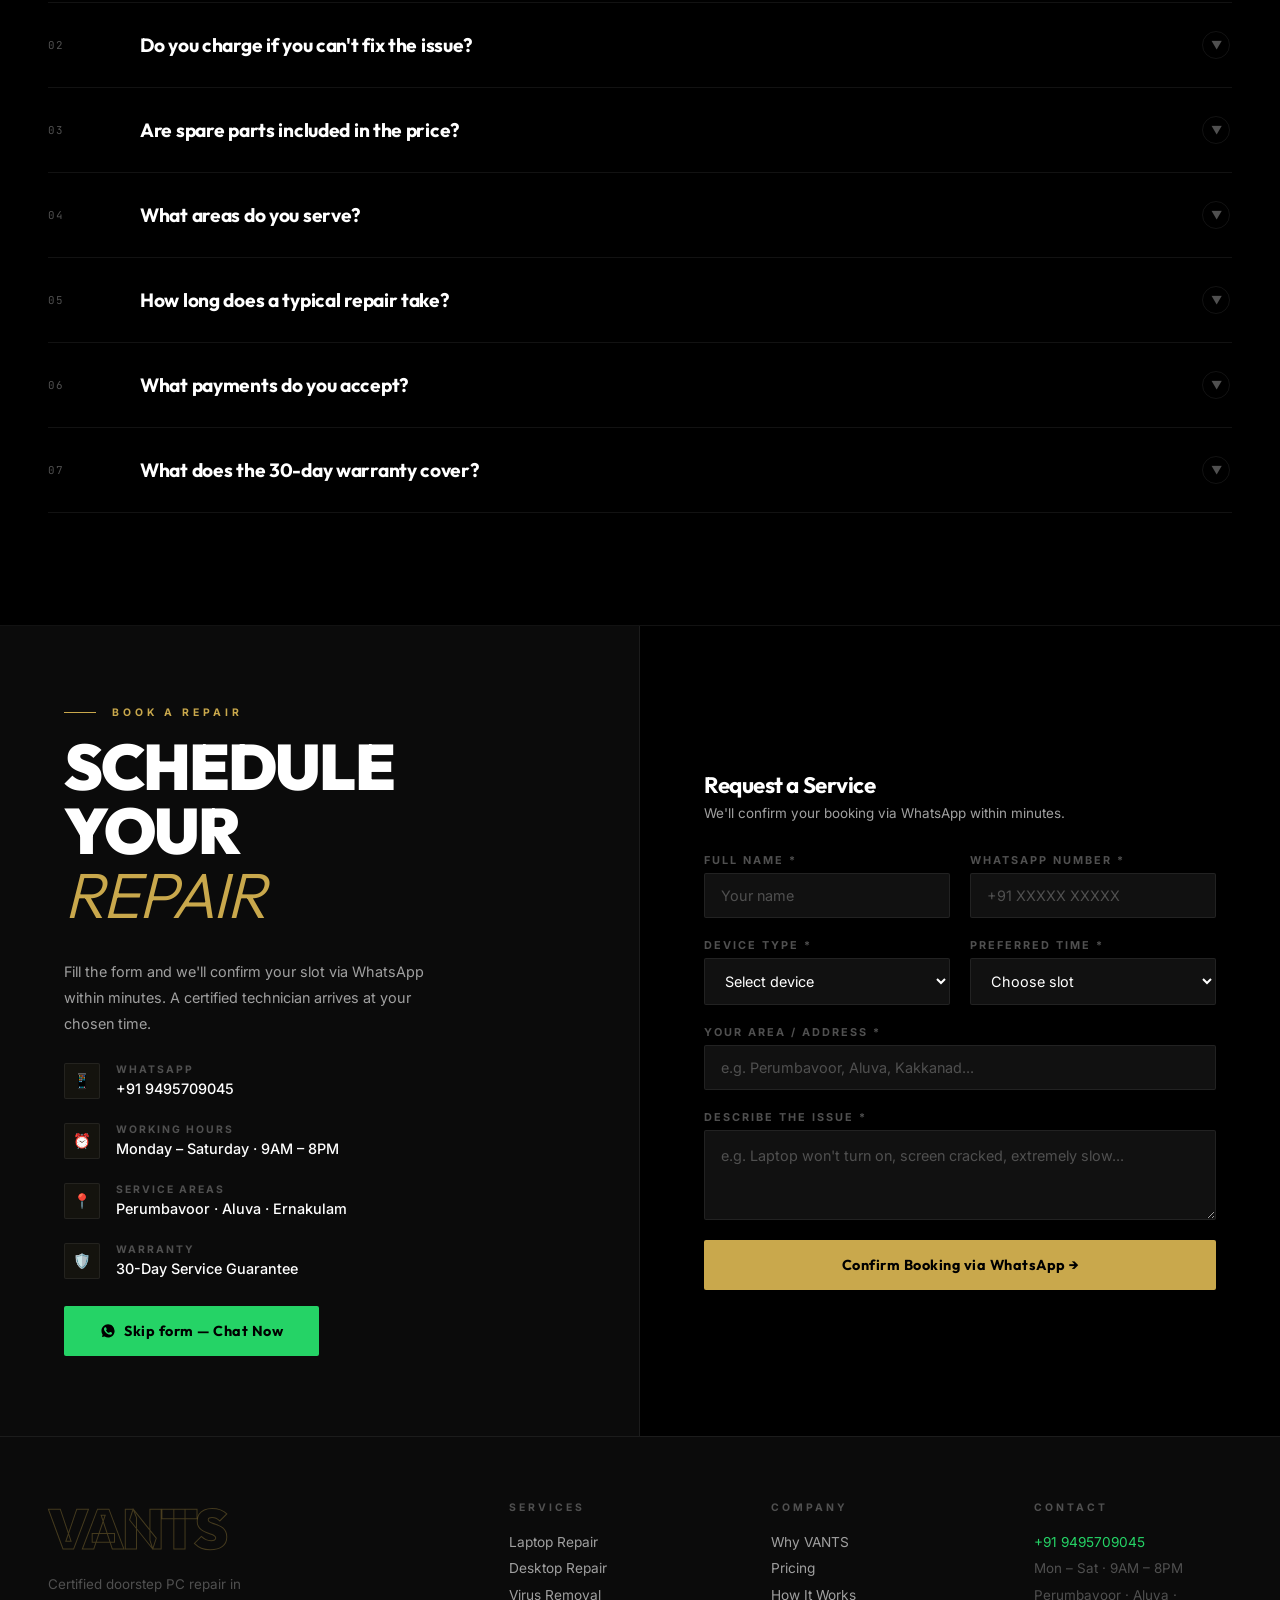
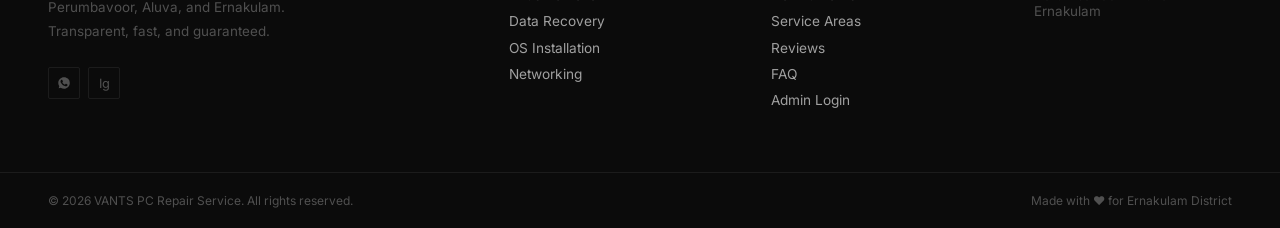
==== commit a6d44482: "Update index.html" ====
--- a/index.html
+++ b/index.html
@@ -1,6 +1,7 @@
 <!DOCTYPE html>
 <html lang="en" data-theme="dark">
-<head><!-- Google tag (gtag.js) -->
+<head>
+      <!-- Google tag (gtag.js) -->
 <script async src="https://www.googletagmanager.com/gtag/js?id=G-HDBWDNVZ3N"></script>
 <script>
   window.dataLayer = window.dataLayer || [];
